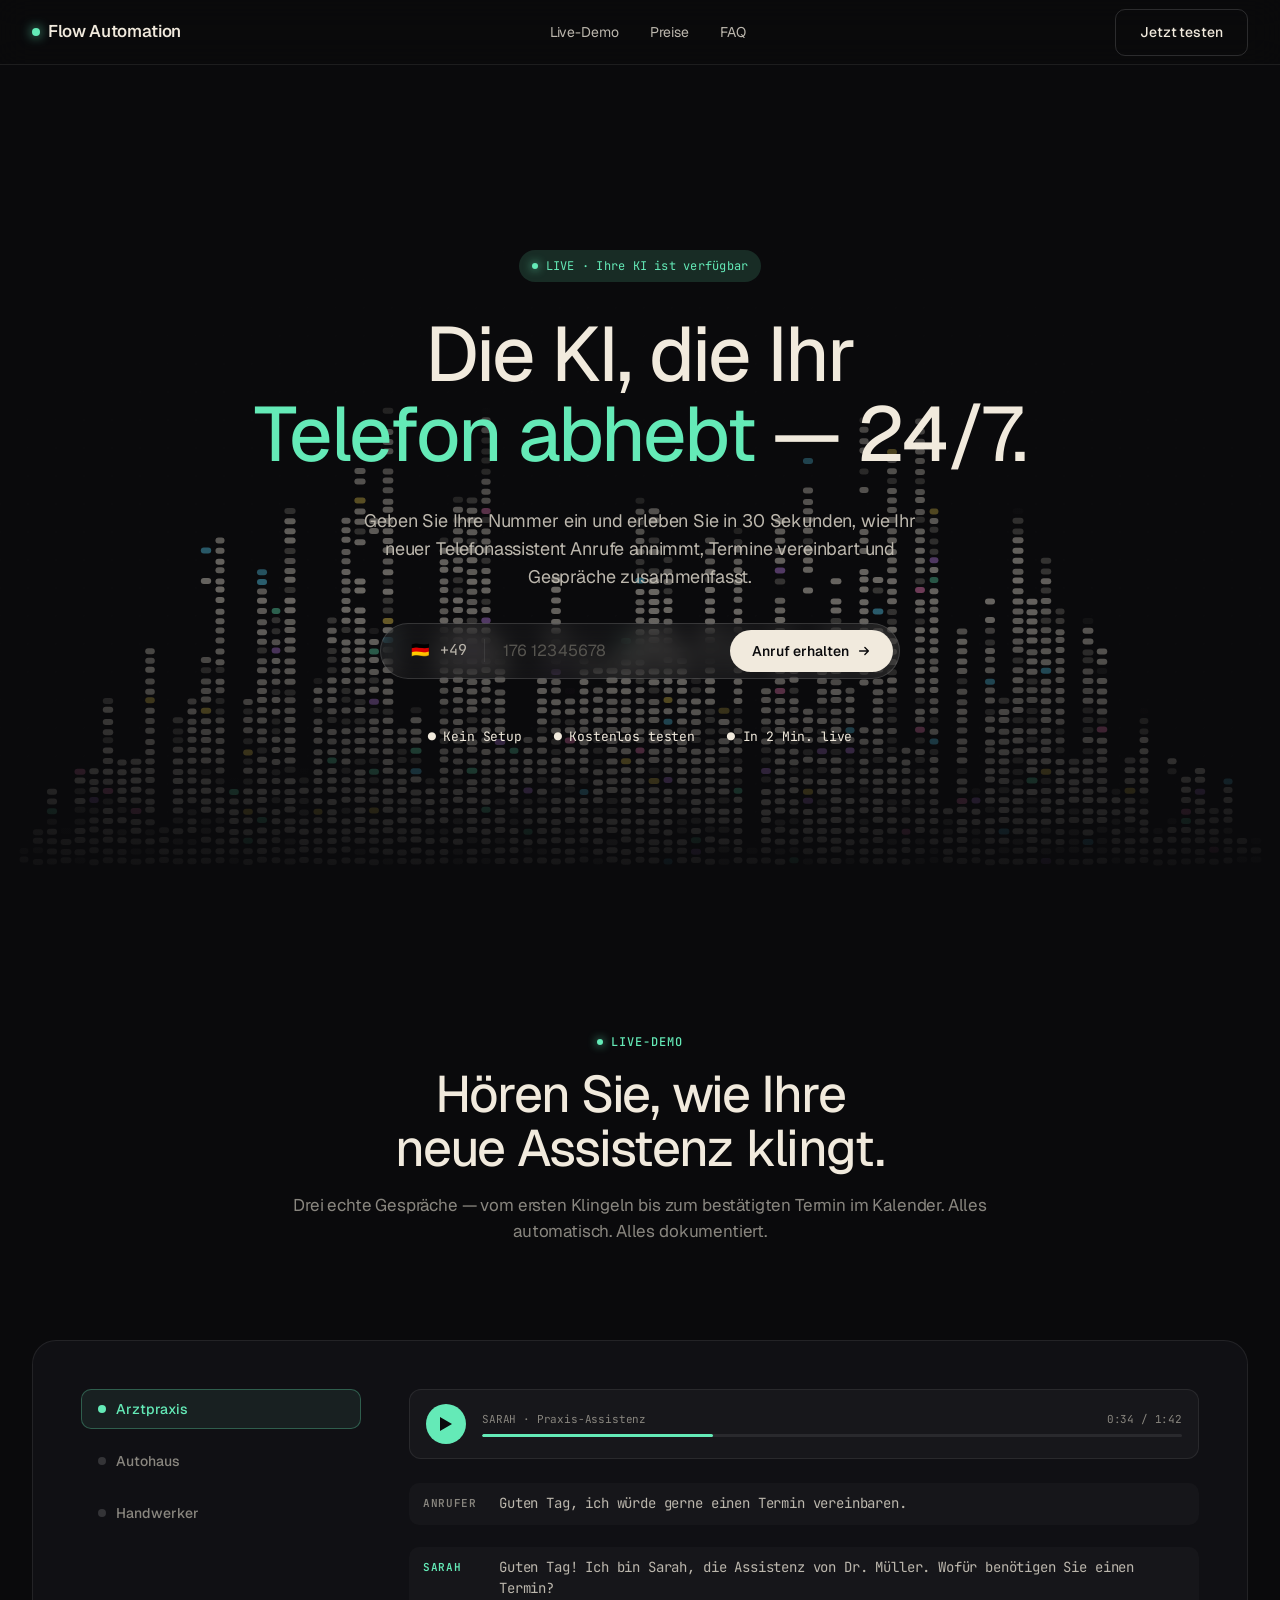
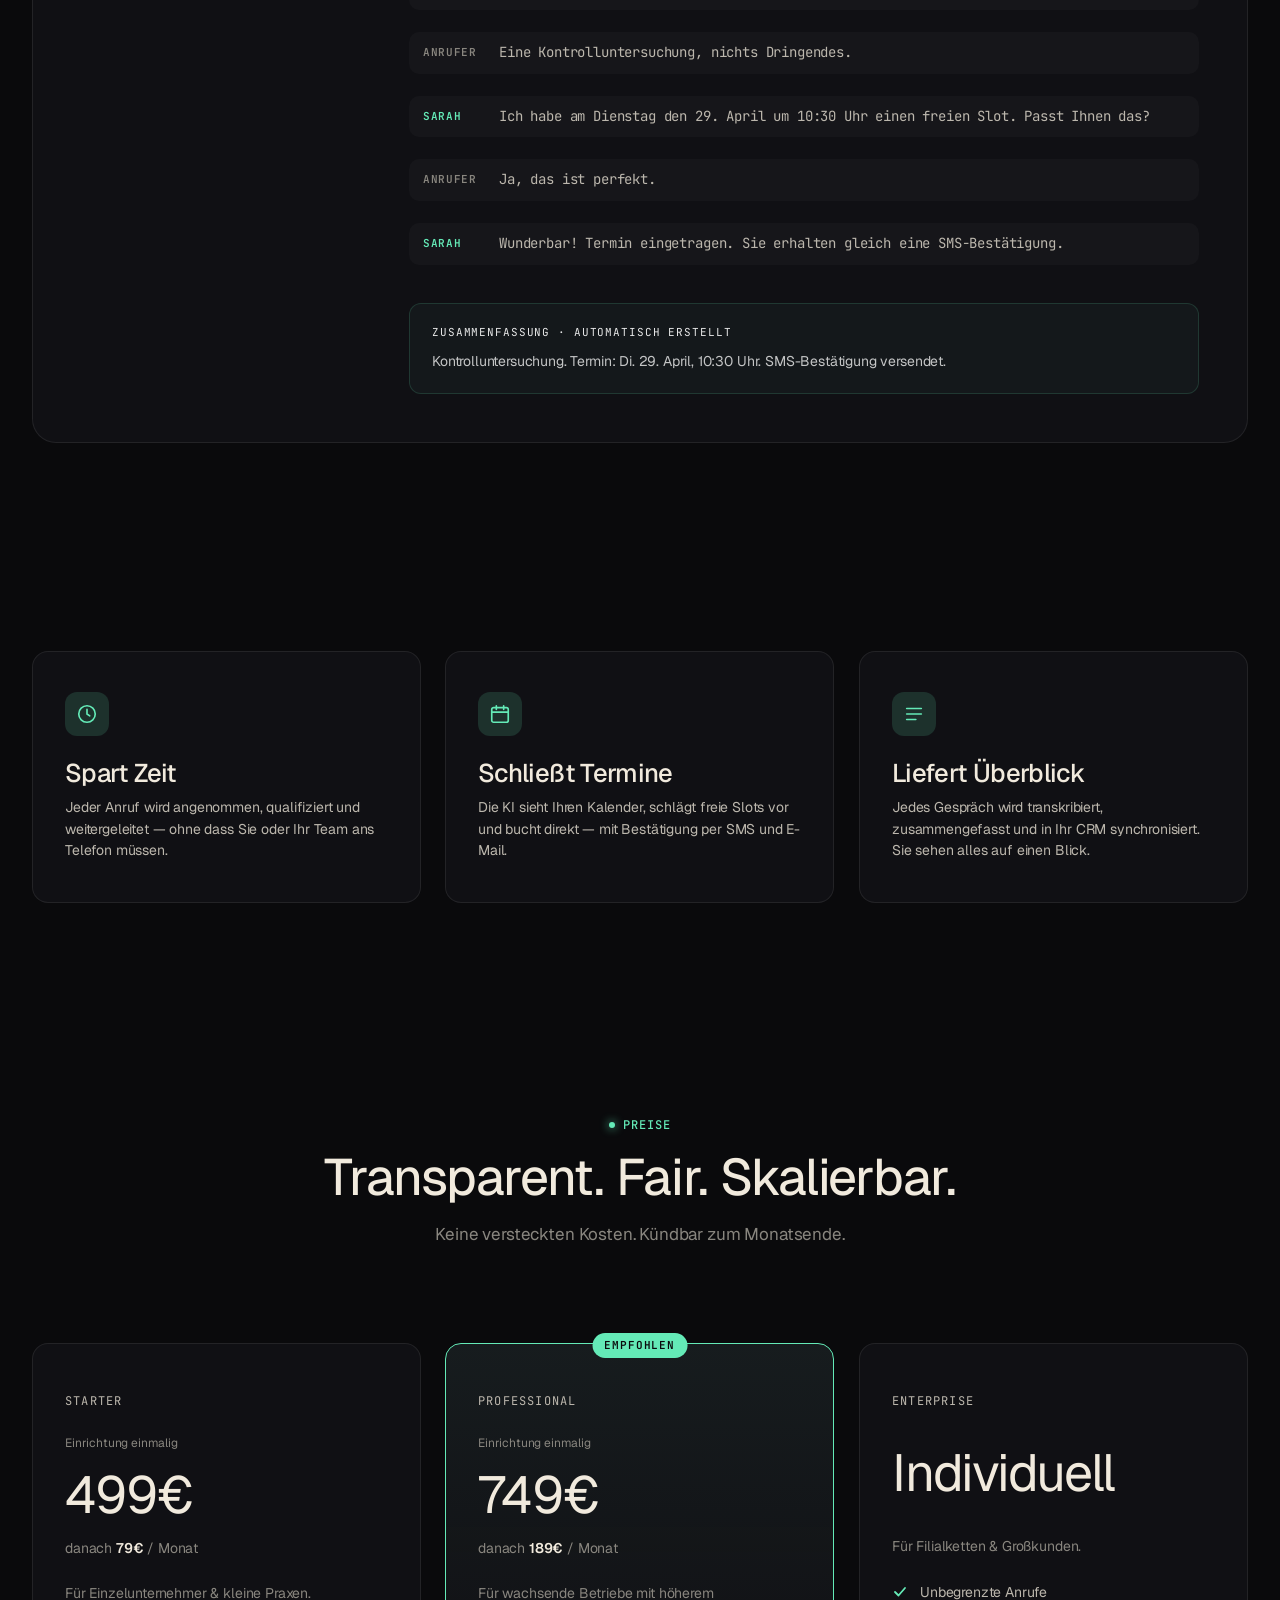
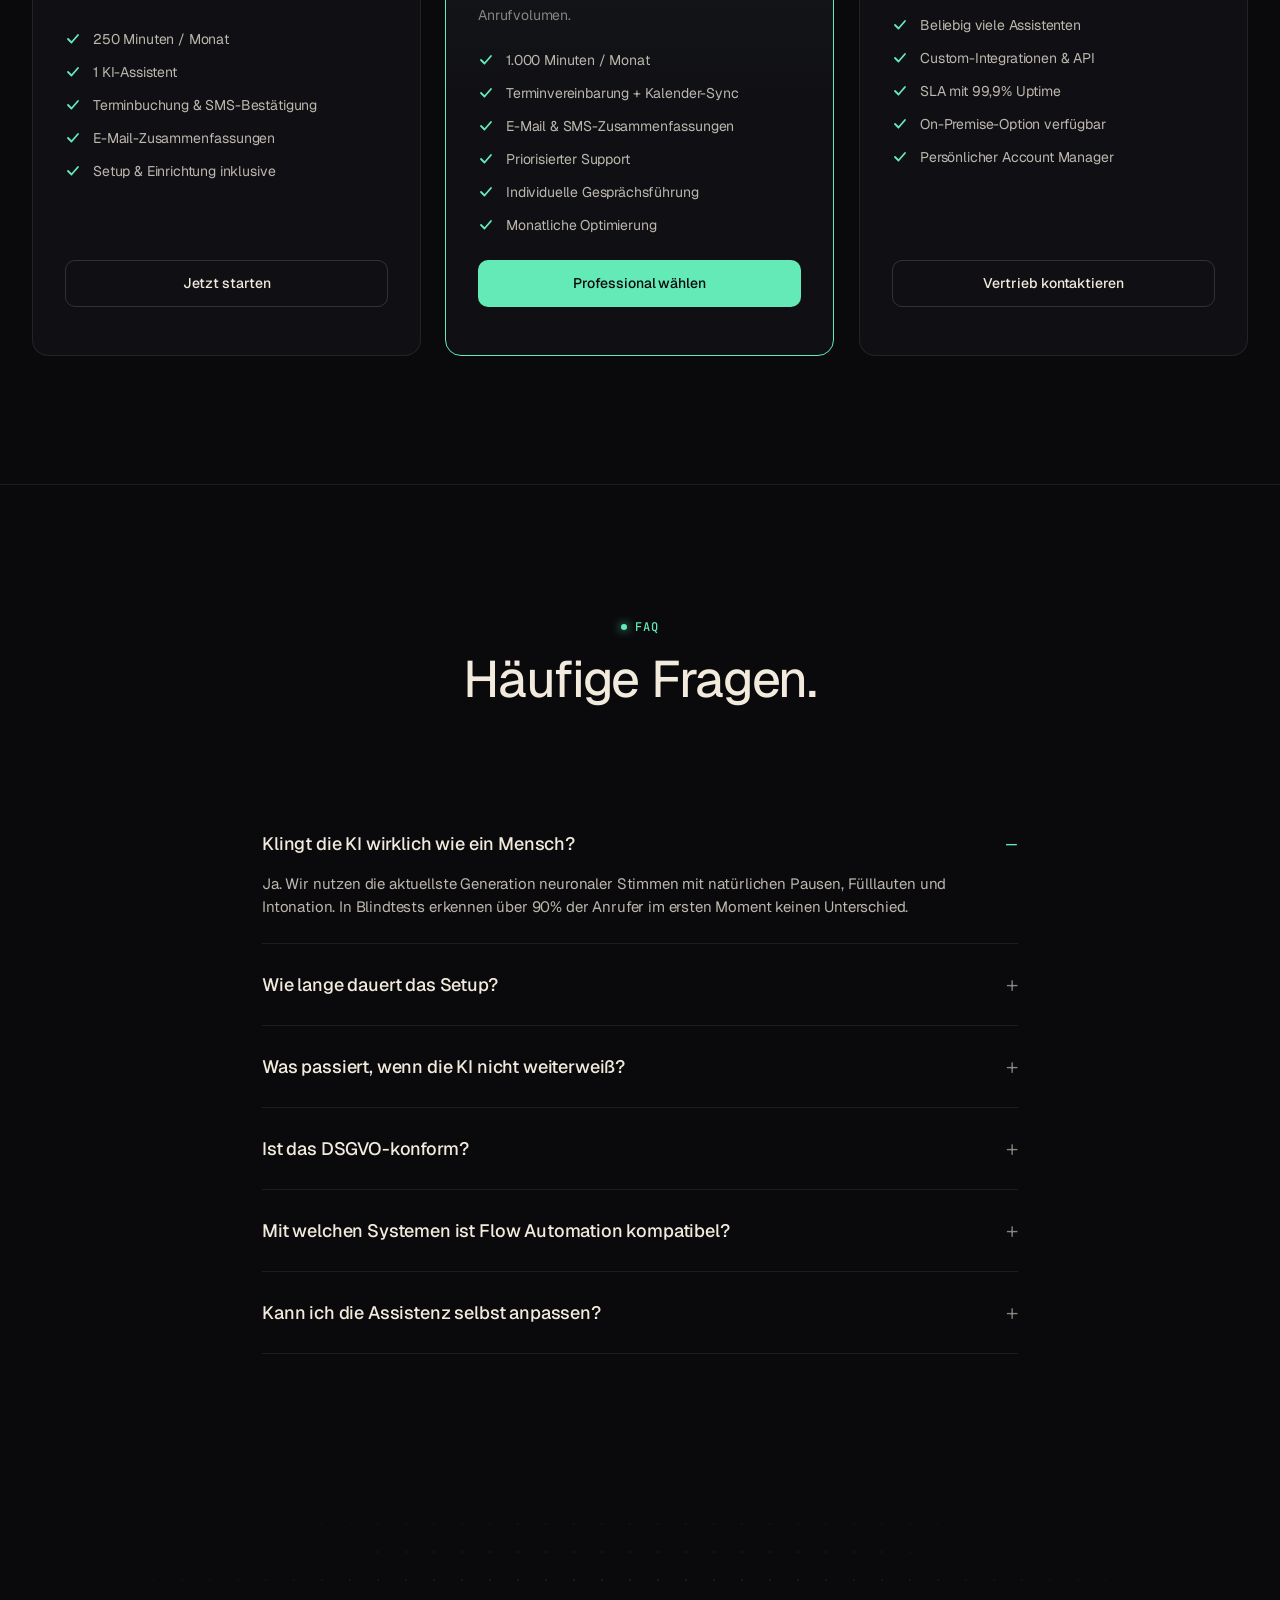
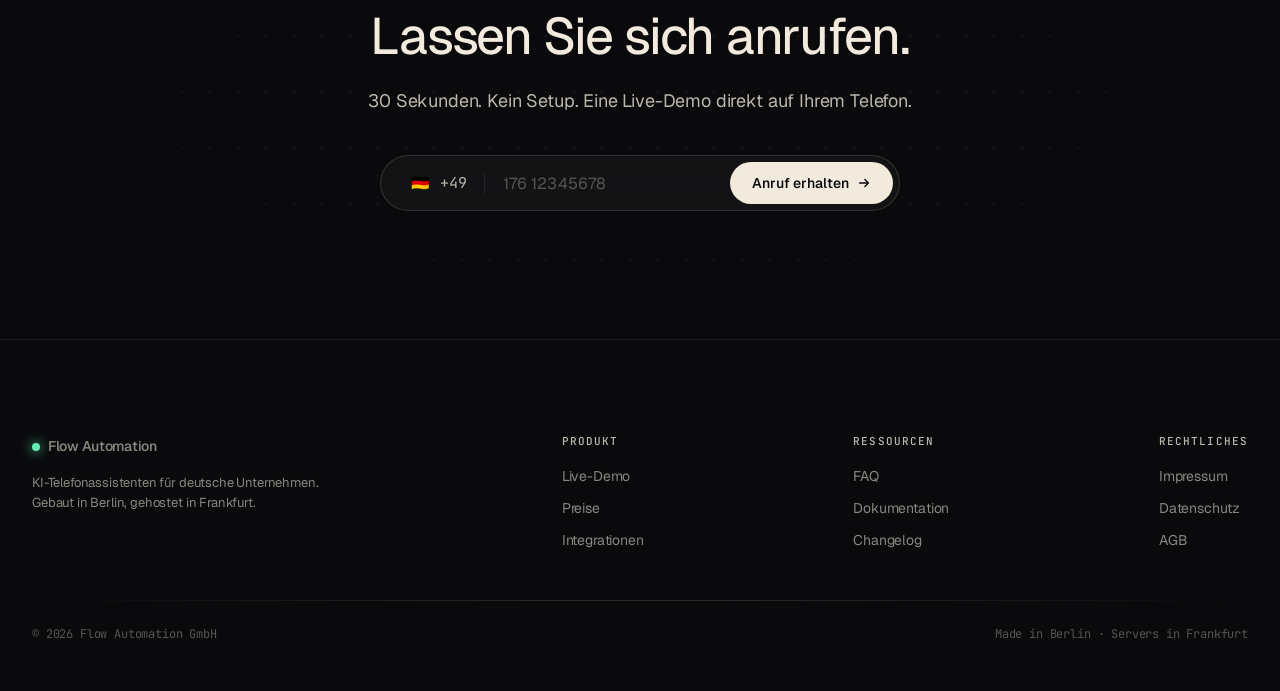
==== index.html @ ab98bb13 "feat: add VAPI outbound call integration - Vercel serverless function api/call.js triggers VAPI outb" ====
<!doctype html>
<html lang="de">
<head>
<meta charset="utf-8" />
<title>Flow Automation — KI-Telefonassistenten, die Termine schließen</title>
<meta name="viewport" content="width=device-width, initial-scale=1" />
<link rel="preconnect" href="https://fonts.googleapis.com">
<link rel="preconnect" href="https://fonts.gstatic.com" crossorigin>
<link rel="stylesheet" href="https://fonts.googleapis.com/css2?family=Geist:wght@300;400;450;500;550;600&family=JetBrains+Mono:wght@400;500;600&display=swap">
<style>
/* ═══════════════════════════════════════════════════════════════════════
   Flow Automation — Design System
   Dark premium SaaS, voice-forward (Vapi × Linear)
   ═══════════════════════════════════════════════════════════════════════ */

:root {
  /* ── Colors ─────────────────────────────────────────────────────── */
  --bg:          #0a0a0c;
  --bg-elev-1:  #101014;
  --bg-elev-2:  #16161c;
  --border:     rgba(255, 255, 255, 0.08);
  --border-strong: rgba(255, 255, 255, 0.14);

  --cream:      oklch(0.94 0.02 85);     /* primary text / accent */
  --cream-dim:  oklch(0.78 0.015 85);
  --muted:      oklch(0.62 0.01 85);
  --subtle:     oklch(0.45 0.008 85);

  --mint:       oklch(0.85 0.14 165);    /* primary accent */
  --mint-soft:  oklch(0.85 0.14 165 / 0.15);
  --cyan:       oklch(0.82 0.12 220);
  --purple:     oklch(0.72 0.16 310);
  --pink:       oklch(0.78 0.17 350);
  --yellow:     oklch(0.88 0.15 95);

  /* ── Type ───────────────────────────────────────────────────────── */
  --font-sans: "Geist", -apple-system, BlinkMacSystemFont, "Segoe UI", system-ui, sans-serif;
  --font-mono: "JetBrains Mono", ui-monospace, "SF Mono", Menlo, monospace;

  /* ── Spacing scale (8pt) ───────────────────────────────────────── */
  --sp-1: 4px;
  --sp-2: 8px;
  --sp-3: 12px;
  --sp-4: 16px;
  --sp-5: 24px;
  --sp-6: 32px;
  --sp-7: 48px;
  --sp-8: 64px;
  --sp-9: 96px;
  --sp-10: 128px;

  --radius-sm: 6px;
  --radius-md: 10px;
  --radius-lg: 16px;
  --radius-xl: 24px;
  --radius-pill: 999px;

  --shadow-glow: 0 0 40px rgba(120, 220, 190, 0.15);
  --shadow-lift: 0 20px 60px rgba(0, 0, 0, 0.4);
}

/* ── Reset ────────────────────────────────────────────────────────── */
*, *::before, *::after { box-sizing: border-box; }

html, body {
  margin: 0;
  padding: 0;
  background: var(--bg);
  color: var(--cream);
  font-family: var(--font-sans);
  font-size: 16px;
  line-height: 1.5;
  -webkit-font-smoothing: antialiased;
  -moz-osx-font-smoothing: grayscale;
  letter-spacing: -0.01em;
}

body {
  overflow-x: hidden;
}

/* ── Typography ───────────────────────────────────────────────────── */
h1, h2, h3, h4 {
  margin: 0;
  font-weight: 500;
  letter-spacing: -0.025em;
  line-height: 1.05;
  color: var(--cream);
}

h1 { font-size: clamp(44px, 6vw, 84px); font-weight: 450; }
h2 { font-size: clamp(32px, 4vw, 56px); font-weight: 450; }
h3 { font-size: clamp(20px, 2vw, 28px); }
h4 { font-size: 18px; }

p { margin: 0; color: var(--cream-dim); line-height: 1.55; }

.eyebrow {
  font-family: var(--font-mono);
  font-size: 12px;
  font-weight: 500;
  letter-spacing: 0.08em;
  text-transform: uppercase;
  color: var(--mint);
  display: inline-flex;
  align-items: center;
  gap: var(--sp-2);
}

.eyebrow::before {
  content: "";
  width: 6px;
  height: 6px;
  border-radius: 50%;
  background: var(--mint);
  box-shadow: 0 0 10px var(--mint);
  animation: pulse 2s ease-in-out infinite;
}

@keyframes pulse {
  0%, 100% { opacity: 1; transform: scale(1); }
  50% { opacity: 0.5; transform: scale(0.8); }
}

.mono { font-family: var(--font-mono); }

/* ── Layout ───────────────────────────────────────────────────────── */
.container {
  width: 100%;
  max-width: 1280px;
  margin: 0 auto;
  padding: 0 var(--sp-6);
}

section {
  position: relative;
}

/* ── Nav ──────────────────────────────────────────────────────────── */
.nav {
  position: fixed;
  top: 0; left: 0; right: 0;
  z-index: 50;
  backdrop-filter: blur(16px);
  -webkit-backdrop-filter: blur(16px);
  background: rgba(10, 10, 12, 0.6);
  border-bottom: 1px solid var(--border);
}

.nav-inner {
  display: flex;
  align-items: center;
  justify-content: space-between;
  height: 64px;
  max-width: 1280px;
  margin: 0 auto;
  padding: 0 var(--sp-6);
}

.nav-brand {
  font-family: var(--font-sans);
  font-weight: 550;
  font-size: 17px;
  letter-spacing: -0.02em;
  color: var(--cream);
  text-decoration: none;
  display: flex;
  align-items: center;
  gap: var(--sp-2);
}

.nav-brand-dot {
  width: 8px;
  height: 8px;
  border-radius: 50%;
  background: var(--mint);
  box-shadow: 0 0 12px var(--mint);
}

.nav-links {
  display: flex;
  gap: var(--sp-6);
  list-style: none;
  margin: 0;
  padding: 0;
}

.nav-links a {
  color: var(--cream-dim);
  text-decoration: none;
  font-size: 14px;
  transition: color 0.15s;
}
.nav-links a:hover { color: var(--cream); }

/* ── Buttons ──────────────────────────────────────────────────────── */
.btn {
  display: inline-flex;
  align-items: center;
  gap: var(--sp-2);
  padding: var(--sp-3) var(--sp-5);
  font-family: var(--font-sans);
  font-size: 14px;
  font-weight: 500;
  letter-spacing: -0.005em;
  border-radius: var(--radius-md);
  border: 1px solid transparent;
  cursor: pointer;
  transition: all 0.15s ease;
  text-decoration: none;
  white-space: nowrap;
}

.btn-primary {
  background: var(--cream);
  color: #0a0a0c;
  border-color: var(--cream);
}
.btn-primary:hover {
  background: #fff;
  transform: translateY(-1px);
}

.btn-ghost {
  background: transparent;
  color: var(--cream);
  border-color: var(--border-strong);
}
.btn-ghost:hover {
  background: rgba(255, 255, 255, 0.04);
  border-color: var(--cream-dim);
}

.btn-mint {
  background: var(--mint);
  color: #0a0a0c;
}
.btn-mint:hover {
  background: oklch(0.9 0.14 165);
  box-shadow: 0 0 30px var(--mint-soft);
  transform: translateY(-1px);
}

/* ── Phone input (hero CTA) ───────────────────────────────────────── */
.phone-cta {
  display: flex;
  align-items: center;
  gap: 2px;
  background: rgba(255, 255, 255, 0.04);
  border: 1px solid var(--border-strong);
  border-radius: var(--radius-pill);
  padding: 6px;
  max-width: 520px;
  width: 100%;
  backdrop-filter: blur(12px);
  transition: border-color 0.2s, box-shadow 0.2s;
}
.phone-cta:focus-within {
  border-color: var(--mint);
  box-shadow: 0 0 0 4px var(--mint-soft);
}

.phone-cta-prefix {
  display: flex;
  align-items: center;
  gap: var(--sp-2);
  padding: 0 var(--sp-4) 0 var(--sp-5);
  color: var(--cream-dim);
  font-size: 15px;
  font-family: var(--font-mono);
  letter-spacing: 0.02em;
  border-right: 1px solid var(--border);
}

.phone-cta-input {
  flex: 1;
  background: transparent;
  border: none;
  outline: none;
  color: var(--cream);
  font-family: var(--font-sans);
  font-size: 16px;
  padding: 0 var(--sp-4);
  letter-spacing: 0.01em;
  min-width: 0;
}
.phone-cta-input::placeholder { color: var(--subtle); }

.phone-cta-submit {
  display: inline-flex;
  align-items: center;
  gap: var(--sp-2);
  padding: 12px 22px;
  background: var(--cream);
  color: #0a0a0c;
  border: none;
  border-radius: var(--radius-pill);
  font-family: var(--font-sans);
  font-size: 14px;
  font-weight: 550;
  cursor: pointer;
  transition: all 0.15s ease;
  white-space: nowrap;
}
.phone-cta-submit:hover {
  background: var(--mint);
  box-shadow: 0 0 24px var(--mint-soft);
}

/* ── Badges / chips ───────────────────────────────────────────────── */
.chip {
  display: inline-flex;
  align-items: center;
  gap: var(--sp-2);
  padding: 6px 12px;
  font-size: 12px;
  font-family: var(--font-mono);
  color: var(--cream-dim);
  background: rgba(255, 255, 255, 0.03);
  border: 1px solid var(--border);
  border-radius: var(--radius-pill);
  letter-spacing: 0.02em;
}

.chip-mint {
  color: var(--mint);
  background: var(--mint-soft);
  border-color: transparent;
}

/* ── Card ─────────────────────────────────────────────────────────── */
.card {
  background: var(--bg-elev-1);
  border: 1px solid var(--border);
  border-radius: var(--radius-lg);
  padding: var(--sp-6);
  transition: border-color 0.2s;
}
.card:hover { border-color: var(--border-strong); }

/* ── Dot grid background ──────────────────────────────────────────── */
.dot-grid-bg {
  position: absolute;
  inset: 0;
  background-image: radial-gradient(circle, rgba(255,255,255,0.06) 1px, transparent 1px);
  background-size: 28px 28px;
  pointer-events: none;
  mask-image: radial-gradient(ellipse at center, black 40%, transparent 80%);
}

/* ── Section header ───────────────────────────────────────────────── */
.section-header {
  text-align: center;
  max-width: 720px;
  margin: 0 auto var(--sp-9);
}
.section-header h2 { margin-top: var(--sp-4); }
.section-header p { margin-top: var(--sp-4); font-size: 17px; color: var(--muted); }

/* ── Divider ──────────────────────────────────────────────────────── */
.divider {
  height: 1px;
  background: linear-gradient(90deg, transparent, var(--border-strong), transparent);
}

/* ── Hero section common ──────────────────────────────────────────── */
.hero {
  position: relative;
  min-height: 100vh;
  display: flex;
  align-items: center;
  justify-content: center;
  padding-top: 96px;
  overflow: hidden;
}

/* ── Hero ambient visualizer (scrolls with hero, not fixed) ─────────── */
.hero-viz {
  position: absolute;
  inset: 0;
  z-index: 0;
  pointer-events: none;
  opacity: 0.55;
  /* Soft radial vignette so it fades behind content */
  -webkit-mask-image: radial-gradient(ellipse 90% 75% at 50% 80%, black 0%, rgba(0,0,0,0.7) 45%, transparent 90%);
          mask-image: radial-gradient(ellipse 90% 75% at 50% 80%, black 0%, rgba(0,0,0,0.7) 45%, transparent 90%);
}

.hero-viz-overlay {
  position: absolute;
  inset: 0;
  z-index: 1;
  pointer-events: none;
  background:
    radial-gradient(ellipse 60% 50% at 50% 40%, rgba(10,10,12,0.55) 0%, transparent 70%),
    linear-gradient(180deg, rgba(10,10,12,0.4) 0%, transparent 15%, transparent 65%, rgba(10,10,12,1) 100%);
}

/* Make sure hero content sits above the viz */
.hero .hero-content { position: relative; z-index: 2; }

.hero-content {
  position: relative;
  z-index: 2;
  width: 100%;
  max-width: 1280px;
  padding: 0 var(--sp-6);
}

/* ── Variant selector (design-comparison header) ──────────────────── */
.variant-bar {
  position: fixed;
  top: 80px;
  left: 50%;
  transform: translateX(-50%);
  z-index: 60;
  display: flex;
  gap: 2px;
  background: var(--bg-elev-1);
  border: 1px solid var(--border);
  border-radius: var(--radius-pill);
  padding: 4px;
  backdrop-filter: blur(16px);
}
.variant-bar button {
  padding: 8px 18px;
  font-family: var(--font-mono);
  font-size: 11px;
  letter-spacing: 0.06em;
  text-transform: uppercase;
  color: var(--muted);
  background: transparent;
  border: none;
  border-radius: var(--radius-pill);
  cursor: pointer;
  transition: all 0.15s;
}
.variant-bar button.active {
  background: var(--cream);
  color: #0a0a0c;
}
.variant-bar button:not(.active):hover { color: var(--cream); }

/* Make sections transparent so the ambient viz shows through */
section { background: transparent; }
.hero { background: transparent; }

/* ── Entrance & scroll animations ───────────────────────────────── */
[data-anim] {
  will-change: opacity, transform;
  transition: opacity 0.7s cubic-bezier(0.16, 1, 0.3, 1),
              transform 0.7s cubic-bezier(0.16, 1, 0.3, 1);
}
[data-anim="left"]  { opacity: 0; transform: translateX(-44px); }
[data-anim="down"]  { opacity: 0; transform: translateY(-44px); }
[data-anim="up"]    { opacity: 0; transform: translateY(44px); }
[data-anim="fade"]  { opacity: 0; transform: translateY(20px); }
[data-anim].anim-in { opacity: 1 !important; transform: none !important; }

.hero-word {
  display: inline-block;
  opacity: 0;
  transform: translateY(-16px);
  transition: opacity 0.45s ease, transform 0.45s cubic-bezier(0.16, 1, 0.3, 1);
}
.hero-word.anim-in { opacity: 1; transform: none; }

/* ── FAQ ──────────────────────────────────────────────────────────── */
.faq-item {
  border-bottom: 1px solid var(--border);
  padding: var(--sp-5) 0;
  cursor: pointer;
}
.faq-item summary {
  display: flex;
  justify-content: space-between;
  align-items: center;
  list-style: none;
  font-size: 18px;
  font-weight: 500;
  color: var(--cream);
}
.faq-item summary::-webkit-details-marker { display: none; }
.faq-item summary::after {
  content: "+";
  font-size: 22px;
  color: var(--muted);
  font-weight: 300;
  transition: transform 0.2s;
}
.faq-item[open] summary::after {
  content: "–";
  color: var(--mint);
}
.faq-item[open] summary { color: var(--cream); }
.faq-item p {
  margin-top: var(--sp-3);
  color: var(--cream-dim);
  max-width: 720px;
  font-size: 15px;
}

/* ── Pricing ──────────────────────────────────────────────────────── */
.pricing-grid {
  display: grid;
  grid-template-columns: repeat(3, 1fr);
  gap: var(--sp-5);
}
@media (max-width: 900px) {
  .pricing-grid { grid-template-columns: 1fr; }
}

.price-card {
  background: var(--bg-elev-1);
  border: 1px solid var(--border);
  border-radius: var(--radius-lg);
  padding: var(--sp-7) var(--sp-6);
  display: flex;
  flex-direction: column;
  gap: var(--sp-5);
  position: relative;
  transition: border-color 0.2s;
}
.price-card:hover { border-color: var(--border-strong); }

.price-card.is-featured {
  border-color: var(--mint);
  background: linear-gradient(180deg, rgba(130,220,190,0.06), transparent 60%), var(--bg-elev-1);
}
.price-card.is-featured::before {
  content: "Empfohlen";
  position: absolute;
  top: -11px;
  left: 50%;
  transform: translateX(-50%);
  background: var(--mint);
  color: #0a0a0c;
  font-family: var(--font-mono);
  font-size: 11px;
  font-weight: 600;
  letter-spacing: 0.08em;
  text-transform: uppercase;
  padding: 4px 12px;
  border-radius: var(--radius-pill);
}

.price-tier-name {
  font-family: var(--font-mono);
  font-size: 12px;
  letter-spacing: 0.1em;
  text-transform: uppercase;
  color: var(--cream-dim);
}
.price-amount {
  display: flex;
  align-items: baseline;
  gap: var(--sp-2);
}
.price-amount .num {
  font-size: 52px;
  font-weight: 400;
  letter-spacing: -0.03em;
  color: var(--cream);
}
.price-amount .unit {
  color: var(--muted);
  font-size: 14px;
}

.price-features {
  list-style: none;
  padding: 0;
  margin: 0;
  display: flex;
  flex-direction: column;
  gap: var(--sp-3);
}
.price-features li {
  display: flex;
  gap: var(--sp-3);
  font-size: 14px;
  color: var(--cream-dim);
  align-items: flex-start;
}
.price-features li::before {
  content: "";
  flex-shrink: 0;
  width: 16px;
  height: 16px;
  margin-top: 2px;
  background: var(--mint);
  mask: url("data:image/svg+xml;utf8,<svg xmlns='http://www.w3.org/2000/svg' viewBox='0 0 16 16'><path d='M3 8l3.5 3.5L13 4' fill='none' stroke='black' stroke-width='1.8' stroke-linecap='round' stroke-linejoin='round'/></svg>") center/contain no-repeat;
  -webkit-mask: url("data:image/svg+xml;utf8,<svg xmlns='http://www.w3.org/2000/svg' viewBox='0 0 16 16'><path d='M3 8l3.5 3.5L13 4' fill='none' stroke='black' stroke-width='1.8' stroke-linecap='round' stroke-linejoin='round'/></svg>") center/contain no-repeat;
}

/* ── Demo call card ───────────────────────────────────────────────── */
.demo-shell {
  background: var(--bg-elev-1);
  border: 1px solid var(--border);
  border-radius: var(--radius-xl);
  padding: var(--sp-7);
  position: relative;
  overflow: hidden;
}

.demo-transcript {
  display: flex;
  flex-direction: column;
  gap: var(--sp-3);
  font-family: var(--font-mono);
  font-size: 13px;
}
.demo-line {
  display: flex;
  gap: var(--sp-4);
  padding: 10px 14px;
  border-radius: var(--radius-md);
  background: rgba(255, 255, 255, 0.025);
}
.demo-line .speaker {
  flex-shrink: 0;
  width: 56px;
  color: var(--muted);
  letter-spacing: 0.06em;
  text-transform: uppercase;
  font-size: 11px;
  padding-top: 2px;
}
.demo-line .text { color: var(--cream-dim); line-height: 1.55; }
.demo-line.is-ai .speaker { color: var(--mint); }

/* ── Footer ───────────────────────────────────────────────────────── */
.footer {
  border-top: 1px solid var(--border);
  padding: var(--sp-9) 0 var(--sp-7);
  color: var(--muted);
}
.footer-inner {
  display: flex;
  justify-content: space-between;
  align-items: flex-start;
  gap: var(--sp-7);
  flex-wrap: wrap;
}
.footer h4 {
  font-family: var(--font-mono);
  font-size: 11px;
  letter-spacing: 0.1em;
  text-transform: uppercase;
  color: var(--cream-dim);
  margin-bottom: var(--sp-4);
  font-weight: 500;
}
.footer ul { list-style: none; padding: 0; margin: 0; display: flex; flex-direction: column; gap: var(--sp-2); }
.footer a { color: var(--muted); text-decoration: none; font-size: 14px; transition: color 0.15s; }
.footer a:hover { color: var(--cream); }

</style>
</head>
<body>

<!-- ═══ Navigation ═══ -->
<nav class="nav">
  <div class="nav-inner">
    <a href="#" class="nav-brand">
      <span class="nav-brand-dot"></span>
      Flow Automation
    </a>
    <ul class="nav-links">
      <li><a href="#demo">Live-Demo</a></li>
      <li><a href="#pricing">Preise</a></li>
      <li><a href="#faq">FAQ</a></li>
    </ul>
    <a href="#hero" class="btn btn-ghost">Jetzt testen</a>
  </div>
</nav>

<!-- ═══ HERO — Ambient viz lives inside hero, scrolls away ═══ -->
<section class="hero" id="hero">
  <div class="hero-viz" id="heroViz"></div>
  <div class="hero-viz-overlay"></div>
  <div class="hero-content" style="text-align:center; display:flex; flex-direction:column; align-items:center; gap:32px;">
    <span class="chip chip-mint">
      <span style="width:6px; height:6px; border-radius:50%; background:currentColor; box-shadow:0 0 10px currentColor;"></span>
      LIVE · Ihre KI ist verfügbar
    </span>
    <h1 style="max-width:900px; text-wrap:balance;">
      Die KI, die Ihr<br>
      <span style="color:var(--mint);">Telefon abhebt</span> — 24/7.
    </h1>
    <p style="max-width:580px; font-size:18px; color:var(--cream-dim); text-wrap:pretty;">
      Geben Sie Ihre Nummer ein und erleben Sie in 30 Sekunden, wie Ihr neuer Telefonassistent Anrufe annimmt, Termine vereinbart und Gespräche zusammenfasst.
    </p>
    <form class="phone-cta" onsubmit="handleCallRequest(event, this);">
      <div class="phone-cta-prefix">
        🇩🇪 +49
      </div>
      <input class="phone-cta-input" type="tel" placeholder="176 12345678" autocomplete="tel">
      <button type="submit" class="phone-cta-submit">
        Anruf erhalten
        <svg width="14" height="14" viewBox="0 0 16 16" fill="none"><path d="M3 8h10m-4-4l4 4-4 4" stroke="currentColor" stroke-width="1.6" stroke-linecap="round" stroke-linejoin="round"/></svg>
      </button>
    </form>
    <div class="call-feedback" style="display:none; margin-top:12px; font-family:var(--font-mono); font-size:13px;"></div>
    <div style="display:flex; gap:32px; margin-top:16px; color:var(--cream); font-size:13px; font-family:var(--font-mono);">
      <span>● Kein Setup</span>
      <span>● Kostenlos testen</span>
      <span>● In 2 Min. live</span>
    </div>
  </div>
</section>

<!-- ═══ Live-Demo Section ═══ -->
<section id="demo" style="padding: 128px 0;">
  <div class="container">
    <div class="section-header" data-anim="left">
      <span class="eyebrow">Live-Demo</span>
      <h2>Hören Sie, wie Ihre<br>neue Assistenz klingt.</h2>
      <p>Drei echte Gespräche — vom ersten Klingeln bis zum bestätigten Termin im Kalender. Alles automatisch. Alles dokumentiert.</p>
    </div>

    <div class="demo-shell" data-anim="left" data-anim-delay="200">
      <div style="display:grid; grid-template-columns: 280px 1fr; gap:48px; align-items:start;">
        <div id="demoTabs" style="display:flex; flex-direction:column; gap:12px;">
          <!-- Tabs injected by JS -->
        </div>

        <div>
          <!-- Player mini -->
          <div style="display:flex; align-items:center; gap:16px; padding: 14px 16px; background: rgba(255,255,255,0.03); border:1px solid var(--border); border-radius: 12px; margin-bottom: 24px;">
            <button style="width:40px; height:40px; border-radius:50%; border:none; background:var(--mint); cursor:pointer; display:flex; align-items:center; justify-content:center; flex-shrink:0;">
              <svg width="12" height="14" viewBox="0 0 12 14" fill="#0a0a0c"><path d="M0 0v14l12-7z"/></svg>
            </button>
            <div style="flex:1; display:flex; flex-direction:column; gap:6px;">
              <div style="display:flex; justify-content:space-between; font-family:var(--font-mono); font-size:11px; color:var(--muted);">
                <span id="demoSpeaker">SARAH · Ihre Praxis-Assistenz</span>
                <span id="demoPlayerTime">00:34 / 01:42</span>
              </div>
              <div style="height:3px; background:rgba(255,255,255,0.08); border-radius:999px; overflow:hidden;">
                <div id="demoProgress" style="height:100%; width:33%; background:var(--mint); border-radius:999px; transition: width 0.4s ease;"></div>
              </div>
            </div>
          </div>

          <!-- Transcript -->
          <div class="demo-transcript" id="demoTranscript">
            <!-- Lines injected by JS -->
          </div>

          <!-- Summary card -->
          <div style="margin-top: 28px; padding: 20px 22px; background: rgba(130,220,190,0.04); border:1px solid var(--mint-soft); border-radius: 12px;">
            <div style="font-family:var(--font-mono); font-size:11px; letter-spacing:0.08em; color:rgba(255,255,255,0.9); text-transform:uppercase; margin-bottom: 10px;">Zusammenfassung · automatisch erstellt</div>
            <div id="demoSummary" style="color:rgba(255,255,255,0.75); font-size:14px; line-height:1.6;"></div>
          </div>
        </div>
      </div>
    </div>
  </div>
</section>

<!-- ═══ Features row (kurz, 3 USPs) ═══ -->
<section style="padding: 80px 0;">
  <div class="container">
    <div style="display:grid; grid-template-columns: repeat(3, 1fr); gap:24px;">
      <div class="card" style="padding:40px 32px;" data-anim="down" data-anim-delay="0">
        <div style="width:44px; height:44px; border-radius:12px; background: var(--mint-soft); display:flex; align-items:center; justify-content:center; margin-bottom:24px;">
          <svg width="22" height="22" viewBox="0 0 24 24" fill="none" stroke="oklch(0.85 0.14 165)" stroke-width="1.8" stroke-linecap="round"><circle cx="12" cy="12" r="9"/><path d="M12 7v5l3 2"/></svg>
        </div>
        <h3 style="margin-bottom:10px;">Spart Zeit</h3>
        <p style="font-size:14px;">Jeder Anruf wird angenommen, qualifiziert und weitergeleitet — ohne dass Sie oder Ihr Team ans Telefon müssen.</p>
      </div>
      <div class="card" style="padding:40px 32px;" data-anim="up" data-anim-delay="150">
        <div style="width:44px; height:44px; border-radius:12px; background: var(--mint-soft); display:flex; align-items:center; justify-content:center; margin-bottom:24px;">
          <svg width="22" height="22" viewBox="0 0 24 24" fill="none" stroke="oklch(0.85 0.14 165)" stroke-width="1.8" stroke-linecap="round"><rect x="3" y="5" width="18" height="16" rx="2"/><path d="M3 10h18M8 3v4M16 3v4"/></svg>
        </div>
        <h3 style="margin-bottom:10px;">Schließt Termine</h3>
        <p style="font-size:14px;">Die KI sieht Ihren Kalender, schlägt freie Slots vor und bucht direkt — mit Bestätigung per SMS und E-Mail.</p>
      </div>
      <div class="card" style="padding:40px 32px;" data-anim="down" data-anim-delay="300">
        <div style="width:44px; height:44px; border-radius:12px; background: var(--mint-soft); display:flex; align-items:center; justify-content:center; margin-bottom:24px;">
          <svg width="22" height="22" viewBox="0 0 24 24" fill="none" stroke="oklch(0.85 0.14 165)" stroke-width="1.8" stroke-linecap="round"><path d="M4 6h16M4 12h16M4 18h10"/></svg>
        </div>
        <h3 style="margin-bottom:10px;">Liefert Überblick</h3>
        <p style="font-size:14px;">Jedes Gespräch wird transkribiert, zusammengefasst und in Ihr CRM synchronisiert. Sie sehen alles auf einen Blick.</p>
      </div>
    </div>
  </div>
</section>

<!-- ═══ Pricing ═══ -->
<section id="pricing" style="padding: 128px 0;">
  <div class="container">
    <div class="section-header">
      <span class="eyebrow">Preise</span>
      <h2 data-anim="fade">Transparent. Fair. Skalierbar.</h2>
      <p data-anim="fade" data-anim-delay="100">Keine versteckten Kosten. Kündbar zum Monatsende.</p>
    </div>

    <div class="pricing-grid">
      <div class="price-card" data-anim="fade" data-anim-delay="0">
        <div class="price-tier-name">Starter</div>
        <div style="display:flex; flex-direction:column; gap:4px;">
          <span style="font-size:12px; color:var(--muted);">Einrichtung einmalig</span>
          <div class="price-amount">
            <span class="num">499€</span>
          </div>
          <div style="font-size:14px; color:var(--muted);">danach <span style="color:var(--cream); font-weight:600;">79€</span> / Monat</div>
        </div>
        <p style="font-size:14px; color:var(--muted);">Für Einzelunternehmer & kleine Praxen.</p>
        <ul class="price-features">
          <li>250 Minuten / Monat</li>
          <li>1 KI-Assistent</li>
          <li>Terminbuchung & SMS-Bestätigung</li>
          <li>E-Mail-Zusammenfassungen</li>
          <li>Setup & Einrichtung inklusive</li>
        </ul>
        <a href="#hero" class="btn btn-ghost" style="justify-content:center; margin-top:auto;">Jetzt starten</a>
      </div>

      <div class="price-card is-featured" data-anim="fade" data-anim-delay="150">
        <div class="price-tier-name">Professional</div>
        <div style="display:flex; flex-direction:column; gap:4px;">
          <span style="font-size:12px; color:var(--muted);">Einrichtung einmalig</span>
          <div class="price-amount">
            <span class="num">749€</span>
          </div>
          <div style="font-size:14px; color:var(--muted);">danach <span style="color:var(--cream); font-weight:600;">189€</span> / Monat</div>
        </div>
        <p style="font-size:14px; color:var(--muted);">Für wachsende Betriebe mit höherem Anrufvolumen.</p>
        <ul class="price-features">
          <li>1.000 Minuten / Monat</li>
          <li>Terminvereinbarung + Kalender-Sync</li>
          <li>E-Mail & SMS-Zusammenfassungen</li>
          <li>Priorisierter Support</li>
          <li>Individuelle Gesprächsführung</li>
          <li>Monatliche Optimierung</li>
        </ul>
        <a href="#hero" class="btn btn-mint" style="justify-content:center; margin-top:auto;">Professional wählen</a>
      </div>

      <div class="price-card" data-anim="fade" data-anim-delay="300">
        <div class="price-tier-name">Enterprise</div>
        <div class="price-amount">
          <span class="num">Individuell</span>
        </div>
        <p style="font-size:14px; color:var(--muted);">Für Filialketten & Großkunden.</p>
        <ul class="price-features">
          <li>Unbegrenzte Anrufe</li>
          <li>Beliebig viele Assistenten</li>
          <li>Custom-Integrationen & API</li>
          <li>SLA mit 99,9% Uptime</li>
          <li>On-Premise-Option verfügbar</li>
          <li>Persönlicher Account Manager</li>
        </ul>
        <a href="#hero" class="btn btn-ghost" style="justify-content:center; margin-top:auto;">Vertrieb kontaktieren</a>
      </div>
    </div>
  </div>
</section>

<!-- ═══ FAQ ═══ -->
<section id="faq" style="padding: 128px 0; border-top: 1px solid var(--border);">
  <div class="container" style="max-width: 820px;">
    <div class="section-header">
      <span class="eyebrow">FAQ</span>
      <h2 data-anim="fade">Häufige Fragen.</h2>
    </div>

    <div>
      <details class="faq-item" open>
        <summary>Klingt die KI wirklich wie ein Mensch?</summary>
        <p>Ja. Wir nutzen die aktuellste Generation neuronaler Stimmen mit natürlichen Pausen, Fülllauten und Intonation. In Blindtests erkennen über 90% der Anrufer im ersten Moment keinen Unterschied.</p>
      </details>
      <details class="faq-item">
        <summary>Wie lange dauert das Setup?</summary>
        <p>Typischerweise 48–72 Stunden. Wir analysieren Ihre bisherigen Gespräche, bauen das Skript, integrieren Kalender und CRM — und dann geht Ihre Assistenz live.</p>
      </details>
      <details class="faq-item">
        <summary>Was passiert, wenn die KI nicht weiterweiß?</summary>
        <p>Sie leitet das Gespräch warm an einen Mitarbeiter weiter oder nimmt eine Rückrufbitte auf — je nach Konfiguration. Kein Anruf geht verloren.</p>
      </details>
      <details class="faq-item">
        <summary>Ist das DSGVO-konform?</summary>
        <p>Ja. Alle Daten werden auf Servern in Deutschland verarbeitet, nach 30 Tagen gelöscht, und wir unterzeichnen einen AV-Vertrag. Gespräche können auf Wunsch des Anrufers nicht gespeichert werden.</p>
      </details>
      <details class="faq-item">
        <summary>Mit welchen Systemen ist Flow Automation kompatibel?</summary>
        <p>Google Calendar, Outlook, Calendly, HubSpot, Pipedrive, Zoho, Salesforce, Doctolib, Microsoft Teams, Slack. Via API lässt sich jedes System anbinden.</p>
      </details>
      <details class="faq-item">
        <summary>Kann ich die Assistenz selbst anpassen?</summary>
        <p>Über unser Dashboard passen Sie Begrüßung, Ton, FAQ-Antworten und Weiterleitungs-Regeln jederzeit selbst an. Für größere Änderungen sind wir telefonisch erreichbar.</p>
      </details>
    </div>
  </div>
</section>

<!-- ═══ Final CTA ═══ -->
<section style="padding: 128px 0; text-align:center; position:relative; overflow:hidden;">
  <div class="dot-grid-bg"></div>
  <div class="container" style="position:relative; max-width: 720px;">
    <h2 style="margin-bottom: 24px;" data-anim="fade">Lassen Sie sich anrufen.</h2>
    <p style="font-size:18px; margin-bottom: 40px;" data-anim="fade" data-anim-delay="100">30 Sekunden. Kein Setup. Eine Live-Demo direkt auf Ihrem Telefon.</p>
    <form class="phone-cta" onsubmit="handleCallRequest(event, this);" style="margin: 0 auto;">
      <div class="phone-cta-prefix">🇩🇪 +49</div>
      <input class="phone-cta-input" type="tel" placeholder="176 12345678" autocomplete="tel">
      <button type="submit" class="phone-cta-submit">
        Anruf erhalten
        <svg width="14" height="14" viewBox="0 0 16 16" fill="none"><path d="M3 8h10m-4-4l4 4-4 4" stroke="currentColor" stroke-width="1.6" stroke-linecap="round" stroke-linejoin="round"/></svg>
      </button>
    </form>
    <div class="call-feedback" style="display:none; margin-top:12px; font-family:var(--font-mono); font-size:13px;"></div>
  </div>
</section>

<!-- ═══ Footer ═══ -->
<footer class="footer">
  <div class="container">
    <div class="footer-inner">
      <div style="max-width: 320px;">
        <a href="#" class="nav-brand" style="margin-bottom: 16px;">
          <span class="nav-brand-dot"></span>
          Flow Automation
        </a>
        <p style="font-size:13px; color:var(--muted); margin-top:16px;">KI-Telefonassistenten für deutsche Unternehmen. Gebaut in Berlin, gehostet in Frankfurt.</p>
      </div>
      <div>
        <h4>Produkt</h4>
        <ul>
          <li><a href="#demo">Live-Demo</a></li>
          <li><a href="#pricing">Preise</a></li>
          <li><a href="#">Integrationen</a></li>
        </ul>
      </div>
      <div>
        <h4>Ressourcen</h4>
        <ul>
          <li><a href="#faq">FAQ</a></li>
          <li><a href="#">Dokumentation</a></li>
          <li><a href="#">Changelog</a></li>
        </ul>
      </div>
      <div>
        <h4>Rechtliches</h4>
        <ul>
          <li><a href="#">Impressum</a></li>
          <li><a href="#">Datenschutz</a></li>
          <li><a href="#">AGB</a></li>
        </ul>
      </div>
    </div>
    <div class="divider" style="margin: 48px 0 24px;"></div>
    <div style="display:flex; justify-content:space-between; font-size:12px; color:var(--subtle); font-family:var(--font-mono);">
      <span>© 2026 Flow Automation GmbH</span>
      <span>Made in Berlin · Servers in Frankfurt</span>
    </div>
  </div>
</footer>

<script>
/* ═══════════════════════════════════════════════════════════════════════
   Voice Visualizer — Embed version
   Mountable to any container. Call mountVisualizer(selector, opts).
   opts: { loop, valleyWidth, valleyDepth, density, opacity, compact }
   ═══════════════════════════════════════════════════════════════════════ */
(function () {
  'use strict';

  const SVGNS = "http://www.w3.org/2000/svg";
  const TAU = Math.PI * 2;

  const CREAM = "oklch(0.94 0.02 85)";
  const DIM   = "oklch(0.55 0.01 85)";
  const ACCENTS = [
    "oklch(0.85 0.14 165)",
    "oklch(0.82 0.12 220)",
    "oklch(0.72 0.16 310)",
    "oklch(0.78 0.17 350)",
    "oklch(0.88 0.15 95)",
  ];

  function mulberry32(seed) {
    return function () {
      let t = (seed += 0x6D2B79F5);
      t = Math.imul(t ^ (t >>> 15), t | 1);
      t ^= t + Math.imul(t ^ (t >>> 7), t | 61);
      return ((t ^ (t >>> 14)) >>> 0) / 4294967296;
    };
  }

  window.mountVisualizer = function (container, opts) {
    opts = opts || {};
    const LOOP = opts.loop || 8;
    const VALLEY_WIDTH = opts.valleyWidth != null ? opts.valleyWidth : 0.32;
    const VALLEY_DEPTH = opts.valleyDepth != null ? opts.valleyDepth : 0.35;
    const COL_SPACING = opts.colSpacing || 14;
    const OPACITY = opts.opacity != null ? opts.opacity : 1;
    const SEED = opts.seed || 7;

    const el = typeof container === 'string' ? document.querySelector(container) : container;
    if (!el) return;

    const W = el.clientWidth;
    const H = el.clientHeight;
    if (W <= 0 || H <= 0) return;

    // Clear
    el.innerHTML = '';
    // Only set position if not already set via CSS
    const computedPos = getComputedStyle(el).position;
    if (computedPos === 'static') el.style.position = 'relative';
    el.style.overflow = 'hidden';

    // Dot grid
    const dots = document.createElementNS(SVGNS, "svg");
    dots.setAttribute("width", W);
    dots.setAttribute("height", H);
    dots.style.cssText = "position:absolute;inset:0;display:block;pointer-events:none;opacity:0.6;";
    const spacing = 28;
    const dotCols = Math.ceil(W / spacing) + 1;
    const dotRows = Math.ceil(H / spacing) + 1;
    const dotFrag = document.createDocumentFragment();
    for (let r = 0; r < dotRows; r++) {
      for (let c = 0; c < dotCols; c++) {
        const d = document.createElementNS(SVGNS, "circle");
        d.setAttribute("cx", c * spacing);
        d.setAttribute("cy", r * spacing);
        d.setAttribute("r", 0.9);
        d.setAttribute("fill", "#ffffff");
        d.setAttribute("opacity", 0.05);
        dotFrag.appendChild(d);
      }
    }
    dots.appendChild(dotFrag);
    el.appendChild(dots);

    // Viz svg
    const viz = document.createElementNS(SVGNS, "svg");
    viz.setAttribute("width", W);
    viz.setAttribute("height", H);
    viz.style.cssText = "position:absolute;inset:0;display:block;pointer-events:none;opacity:" + OPACITY + ";";
    el.appendChild(viz);

    // Build columns
    const PILL_W_BASE = 10;
    const PILL_ROW_H = 10;
    const PILL_H = 6;
    const VIZ_BOTTOM = H * 0.96;
    const VIZ_TOP_ABS = H * 0.36;
    const MAX_VIZ_H = VIZ_BOTTOM - VIZ_TOP_ABS;
    const MAX_PILLS = Math.floor(MAX_VIZ_H / PILL_ROW_H);

    const rand = mulberry32(SEED);
    const numCols = Math.floor(W / COL_SPACING) - 2;
    const startX = (W - (numCols - 1) * COL_SPACING) / 2;

    const cols = [];
    const valleyCenter = W / 2;
    const valleyWidthPx = W * VALLEY_WIDTH;

    for (let i = 0; i < numCols; i++) {
      const x = startX + i * COL_SPACING;
      const edgeDist = Math.min(x, W - x) / (W * 0.5);
      const edgeFalloff = Math.min(1, Math.pow(edgeDist, 0.9) * 1.8);

      const distNorm = Math.abs(x - valleyCenter) / (valleyWidthPx / 2);
      let valleyMult;
      if (distNorm >= 1) valleyMult = 1;
      else {
        const dip = 0.5 + 0.5 * Math.cos(distNorm * Math.PI);
        valleyMult = 1 - dip * VALLEY_DEPTH;
      }

      const heightMult = edgeFalloff * valleyMult * (0.55 + rand() * 0.45);
      const colMaxPills = Math.max(1, Math.floor(MAX_PILLS * heightMult));
      const pillW = PILL_W_BASE + (rand() - 0.5) * 2.5;

      const c1 = 1 + Math.floor(rand() * 2);
      const c2 = 2 + Math.floor(rand() * 3);
      const c3 = 4 + Math.floor(rand() * 4);
      const p1 = rand() * TAU;
      const p2 = rand() * TAU;
      const p3 = rand() * TAU;
      const a1 = 0.38 + rand() * 0.22;
      const a2 = 0.18 + rand() * 0.14;
      const a3 = 0.09 + rand() * 0.09;
      const colPhase = rand() * TAU;
      const baseLevel = 0.38 + rand() * 0.28;

      const floorRoll = rand();
      let minLevel;
      if (floorRoll < 0.15) minLevel = rand() * 0.15;
      else if (floorRoll < 0.65) minLevel = 0.30 + rand() * 0.25;
      else minLevel = 0.50 + rand() * 0.22;

      const accentPill = rand() < 0.22 ? ACCENTS[Math.floor(rand() * ACCENTS.length)] : null;

      const slots = [];
      for (let p = 0; p < colMaxPills; p++) {
        let color;
        const r = rand();
        if (p === colMaxPills - 1 && accentPill) color = accentPill;
        else if (r < 0.05) color = ACCENTS[Math.floor(rand() * ACCENTS.length)];
        else if (r < 0.22) color = DIM;
        else color = CREAM;

        slots.push({
          baseY: VIZ_BOTTOM - p * PILL_ROW_H - PILL_H / 2,
          color,
          breathCycles: 1 + Math.floor(rand() * 2),
          breathPhase: rand() * TAU,
          breathAmp: 0.5 + rand() * 1.1,
          shimmerCycles: 1 + Math.floor(rand() * 3),
          shimmerPhase: rand() * TAU,
          shimmerAmp: 0.08 + rand() * 0.12,
        });
      }

      cols.push({ x, pillW, colMaxPills, c1, c2, c3, p1, p2, p3, a1, a2, a3, colPhase, baseLevel, minLevel, slots });
    }

    // Build rects
    const rects = [];
    const meta = [];
    const frag = document.createDocumentFragment();
    for (let c = 0; c < cols.length; c++) {
      const col = cols[c];
      for (let p = 0; p < col.slots.length; p++) {
        const slot = col.slots[p];
        const rect = document.createElementNS(SVGNS, "rect");
        rect.setAttribute("x", col.x - col.pillW / 2);
        rect.setAttribute("width", col.pillW);
        rect.setAttribute("height", PILL_H);
        rect.setAttribute("rx", 3);
        rect.setAttribute("ry", 3);
        rect.setAttribute("fill", slot.color);
        rect.setAttribute("y", slot.baseY - PILL_H / 2);
        rect.setAttribute("opacity", 0);
        frag.appendChild(rect);
        rects.push(rect);
        meta.push({ col, slot, slotIndex: p });
      }
    }
    viz.appendChild(frag);

    function columnLevel(col, tNorm) {
      const phase = tNorm * TAU + col.colPhase;
      const s1 = Math.sin(phase * col.c1 + col.p1);
      const s2 = Math.sin(phase * col.c2 + col.p2);
      const s3 = Math.sin(phase * col.c3 + col.p3);
      let v = col.baseLevel + col.a1 * s1 + col.a2 * s2 + col.a3 * s3;
      if (v < col.minLevel) v = col.minLevel;
      else if (v > 1) v = 1;
      v = v * v * (3 - 2 * v);
      return v;
    }

    const t0 = performance.now();
    let rafId;
    function frame(now) {
      const t = ((now - t0) / 1000) % LOOP;
      const tNorm = t / LOOP;
      const levelCache = new Map();

      for (let i = 0; i < rects.length; i++) {
        const { col, slot, slotIndex } = meta[i];
        let level = levelCache.get(col);
        if (level === undefined) {
          level = columnLevel(col, tNorm);
          levelCache.set(col, level);
        }
        const activeCount = level * col.colMaxPills;
        const distBelow = activeCount - slotIndex;

        let fillAlpha;
        if (distBelow >= 1) fillAlpha = 1;
        else if (distBelow <= 0) fillAlpha = 0;
        else { const f = distBelow; fillAlpha = f * f * (3 - 2 * f); }

        const breathPhase = tNorm * TAU * slot.breathCycles + slot.breathPhase;
        const dy = Math.sin(breathPhase) * slot.breathAmp * fillAlpha;

        const shimmerPhase = tNorm * TAU * slot.shimmerCycles + slot.shimmerPhase;
        const shimmer = 1 - slot.shimmerAmp * (0.5 - 0.5 * Math.cos(shimmerPhase));

        let finalAlpha = fillAlpha * shimmer;
        if (slotIndex < 2) {
          const floor = slotIndex === 0 ? 0.78 : 0.55;
          finalAlpha = Math.max(finalAlpha, floor * shimmer);
        }

        if (finalAlpha < 0.02) {
          rects[i].setAttribute("opacity", 0);
        } else {
          rects[i].setAttribute("opacity", finalAlpha);
          rects[i].setAttribute("y", slot.baseY + dy - PILL_H / 2);
        }
      }

      rafId = requestAnimationFrame(frame);
    }
    rafId = requestAnimationFrame(frame);

    // Re-mount on resize
    let resizeTimer;
    const resizeHandler = function () {
      clearTimeout(resizeTimer);
      resizeTimer = setTimeout(function () {
        cancelAnimationFrame(rafId);
        window.removeEventListener('resize', resizeHandler);
        window.mountVisualizer(container, opts);
      }, 250);
    };
    window.addEventListener('resize', resizeHandler);
  };
})();

</script>
<script>
  // Mount hero ambient visualizer (scrolls with hero)
  function mount() {
    mountVisualizer('#heroViz', { loop: 10, valleyWidth: 0.4, valleyDepth: 0.3, seed: 7, opacity: 1 });
  }
  window.addEventListener('load', mount);
</script>
<script>
(function () {
  var SCENARIOS = [
    {
      id: 'arztpraxis',
      label: 'Arztpraxis',
      assistantName: 'SARAH · Praxis-Assistenz',
      duration: '1:42',
      transcript: [
        { isAI: false, speaker: 'Anrufer',  text: 'Guten Tag, ich würde gerne einen Termin vereinbaren.' },
        { isAI: true,  speaker: 'Sarah',    text: 'Guten Tag! Ich bin Sarah, die Assistenz von Dr. Müller. Wofür benötigen Sie einen Termin?' },
        { isAI: false, speaker: 'Anrufer',  text: 'Eine Kontrolluntersuchung, nichts Dringendes.' },
        { isAI: true,  speaker: 'Sarah',    text: 'Ich habe am Dienstag den 29. April um 10:30 Uhr einen freien Slot. Passt Ihnen das?' },
        { isAI: false, speaker: 'Anrufer',  text: 'Ja, das ist perfekt.' },
        { isAI: true,  speaker: 'Sarah',    text: 'Wunderbar! Termin eingetragen. Sie erhalten gleich eine SMS-Bestätigung.' },
      ],
      summary: 'Kontrolluntersuchung. Termin: Di. 29. April, 10:30 Uhr. SMS-Bestätigung versendet.',
    },
    {
      id: 'autohaus',
      label: 'Autohaus',
      assistantName: 'ALEX · Autohaus-Assistenz',
      duration: '1:18',
      transcript: [
        { isAI: false, speaker: 'T. Berger', text: 'Hallo, mein Auto macht ein komisches Geräusch beim Bremsen.' },
        { isAI: true,  speaker: 'Alex',      text: 'Hallo, Herr Berger! Ich bin Alex vom Autohaus Schulz. Eher ein Schleifen oder ein Knacken?' },
        { isAI: false, speaker: 'T. Berger', text: 'Ein Schleifen, ja.' },
        { isAI: true,  speaker: 'Alex',      text: 'Klingt nach den Bremsbelegen. Ich habe morgen um 14 Uhr einen Werkstatttermin frei — soll ich reservieren?' },
        { isAI: false, speaker: 'T. Berger', text: 'Ja bitte.' },
        { isAI: true,  speaker: 'Alex',      text: 'Eingetragen! Bitte den Fahrzeugschein mitbringen. Bestätigung kommt per SMS.' },
      ],
      summary: 'Bremsgeräusch (vermutlich Beläge). Werkstatt: Morgen 14:00 Uhr. Fahrzeugschein mitbringen.',
    },
    {
      id: 'handwerker',
      label: 'Handwerker',
      assistantName: 'MARCO · Handwerker-Assistenz',
      duration: '1:24',
      transcript: [
        { isAI: false, speaker: 'K. Schreiber', text: 'Guten Tag, bei uns tropft der Küchenhahn seit einer Woche.' },
        { isAI: true,  speaker: 'Marco',         text: 'Hallo, Herr Schreiber! Ich bin Marco, Assistent von Klempnerei Weber. Tropft er ständig oder nur unter Druck?' },
        { isAI: false, speaker: 'K. Schreiber', text: 'Ständig, auch wenn nichts aufgedreht ist.' },
        { isAI: true,  speaker: 'Marco',         text: 'Verstanden — wahrscheinlich die Dichtung. Ich habe Donnerstag zwischen 13 und 15 Uhr ein Zeitfenster frei.' },
        { isAI: false, speaker: 'K. Schreiber', text: 'Donnerstag passt mir sehr gut.' },
        { isAI: true,  speaker: 'Marco',         text: 'Perfekt! Sie erhalten die genaue Uhrzeit am Vortag per SMS.' },
      ],
      summary: 'Tropfender Küchenhahn, vermutlich Dichtung. Termin: Do. 13–15 Uhr. Genaue Uhrzeit per SMS am Vortag.',
    },
  ];

  var activeIdx = 0;

  function render(idx) {
    activeIdx = idx;
    var s = SCENARIOS[idx];

    // Update tabs
    var tabs = document.getElementById('demoTabs');
    if (!tabs) return;
    tabs.innerHTML = '';
    SCENARIOS.forEach(function (sc, i) {
      var btn = document.createElement('button');
      btn.textContent = sc.label;
      var isActive = i === idx;
      btn.style.cssText = [
        'display:flex; align-items:center; gap:10px;',
        'padding:10px 16px; border-radius:10px;',
        'font-family:var(--font-sans); font-size:14px; font-weight:500;',
        'cursor:pointer; text-align:left; width:100%; transition:all 0.15s;',
        isActive
          ? 'background:rgba(130,220,190,0.08); border:1px solid oklch(0.85 0.14 165 / 0.3); color:oklch(0.85 0.14 165);'
          : 'background:transparent; border:1px solid transparent; color:var(--muted);',
      ].join('');
      var dot = document.createElement('span');
      dot.style.cssText = 'width:8px;height:8px;border-radius:50%;flex-shrink:0;background:' +
        (isActive ? 'oklch(0.85 0.14 165)' : 'rgba(255,255,255,0.15)') + ';';
      btn.prepend(dot);
      btn.addEventListener('click', function () { render(i); });
      tabs.appendChild(btn);
    });

    // Update speaker + time
    var speakerEl = document.getElementById('demoSpeaker');
    if (speakerEl) speakerEl.textContent = s.assistantName;
    var timeEl = document.getElementById('demoPlayerTime');
    if (timeEl) timeEl.textContent = '0:34 / ' + s.duration;

    // Update transcript
    var tc = document.getElementById('demoTranscript');
    if (tc) {
      tc.innerHTML = '';
      s.transcript.forEach(function (line) {
        var row = document.createElement('div');
        row.className = 'demo-line' + (line.isAI ? ' is-ai' : '');
        row.style.cssText = 'display:flex; gap:12px; font-size:14px; margin-bottom:10px;';
        var sp = document.createElement('span');
        sp.className = 'speaker';
        sp.style.cssText = 'flex-shrink:0; font-size:11px; font-weight:600; letter-spacing:0.06em; padding-top:2px; width:64px; font-family:var(--font-mono);';
        sp.textContent = line.speaker.toUpperCase();
        var tx = document.createElement('span');
        tx.className = 'text';
        tx.textContent = line.text;
        row.appendChild(sp);
        row.appendChild(tx);
        tc.appendChild(row);
      });
    }

    // Update summary
    var sm = document.getElementById('demoSummary');
    if (sm) sm.textContent = s.summary;
  }

  if (document.readyState === 'loading') {
    document.addEventListener('DOMContentLoaded', function () { render(0); });
  } else {
    render(0);
  }
})();
</script>
<script>
(function () {
  'use strict';

  // Hero headline: Wort für Wort von oben einblenden
  function setupHeroHeadline() {
    var h1 = document.querySelector('.hero h1');
    if (!h1) return;
    var parts = [
      { t: 'Die',    mint: false, sp: true  },
      { t: 'KI,',    mint: false, sp: true  },
      { t: 'die',    mint: false, sp: true  },
      { t: 'Ihr',    mint: false, sp: false },
      { br: true },
      { t: 'Telefon', mint: true,  sp: true  },
      { t: 'abhebt',  mint: true,  sp: true  },
      { t: '—',       mint: false, sp: true  },
      { t: '24/7.',   mint: false, sp: false },
    ];
    h1.innerHTML = '';
    parts.forEach(function (p) {
      if (p.br) { h1.appendChild(document.createElement('br')); return; }
      var span = document.createElement('span');
      span.className = 'hero-word';
      span.textContent = p.t + (p.sp ? ' ' : '');
      if (p.mint) span.style.color = 'var(--mint)';
      h1.appendChild(span);
    });
    var els = h1.querySelectorAll('.hero-word');
    els.forEach(function (el, i) {
      setTimeout(function () { el.classList.add('anim-in'); }, 300 + i * 90);
    });
  }

  // Scroll-getriggerte Animationen via IntersectionObserver
  function setupScrollAnims() {
    var els = document.querySelectorAll('[data-anim]');
    if (!window.IntersectionObserver) {
      els.forEach(function (el) { el.classList.add('anim-in'); });
      return;
    }
    var obs = new IntersectionObserver(function (entries) {
      entries.forEach(function (e) {
        if (!e.isIntersecting) return;
        var delay = parseInt(e.target.dataset.animDelay || '0', 10);
        ;(function (el) {
          setTimeout(function () { el.classList.add('anim-in'); }, delay);
        })(e.target);
        obs.unobserve(e.target);
      });
    }, { threshold: 0.12 });
    els.forEach(function (el) { obs.observe(el); });
  }

  if (document.readyState === 'loading') {
    document.addEventListener('DOMContentLoaded', function () {
      setupHeroHeadline();
      setupScrollAnims();
    });
  } else {
    setupHeroHeadline();
    setupScrollAnims();
  }
})();
</script>

<script>
async function handleCallRequest(event, form) {
  event.preventDefault();

  var input = form.querySelector('.phone-cta-input');
  var button = form.querySelector('.phone-cta-submit');
  var feedback = form.nextElementSibling;
  var number = input.value.trim();

  if (!number) return;

  button.disabled = true;
  button.textContent = 'Verbinde…';
  feedback.style.display = 'none';

  try {
    var res = await fetch('/api/call', {
      method: 'POST',
      headers: { 'Content-Type': 'application/json' },
      body: JSON.stringify({ phoneNumber: number }),
    });
    var data = await res.json();

    if (res.ok) {
      feedback.style.color = 'var(--mint)';
      feedback.textContent = '✓ Anruf wird gestartet — Ihr Telefon klingelt gleich.';
      input.value = '';
    } else {
      feedback.style.color = '#f87171';
      feedback.textContent = '✗ ' + (data.error || 'Fehler beim Starten des Anrufs');
    }
  } catch (e) {
    feedback.style.color = '#f87171';
    feedback.textContent = '✗ Verbindungsfehler. Bitte erneut versuchen.';
  }

  feedback.style.display = 'block';
  button.disabled = false;
  button.innerHTML = 'Anruf erhalten <svg width="14" height="14" viewBox="0 0 16 16" fill="none"><path d="M3 8h10m-4-4l4 4-4 4" stroke="currentColor" stroke-width="1.6" stroke-linecap="round" stroke-linejoin="round"/></svg>';
}
</script>
</body>
</html>
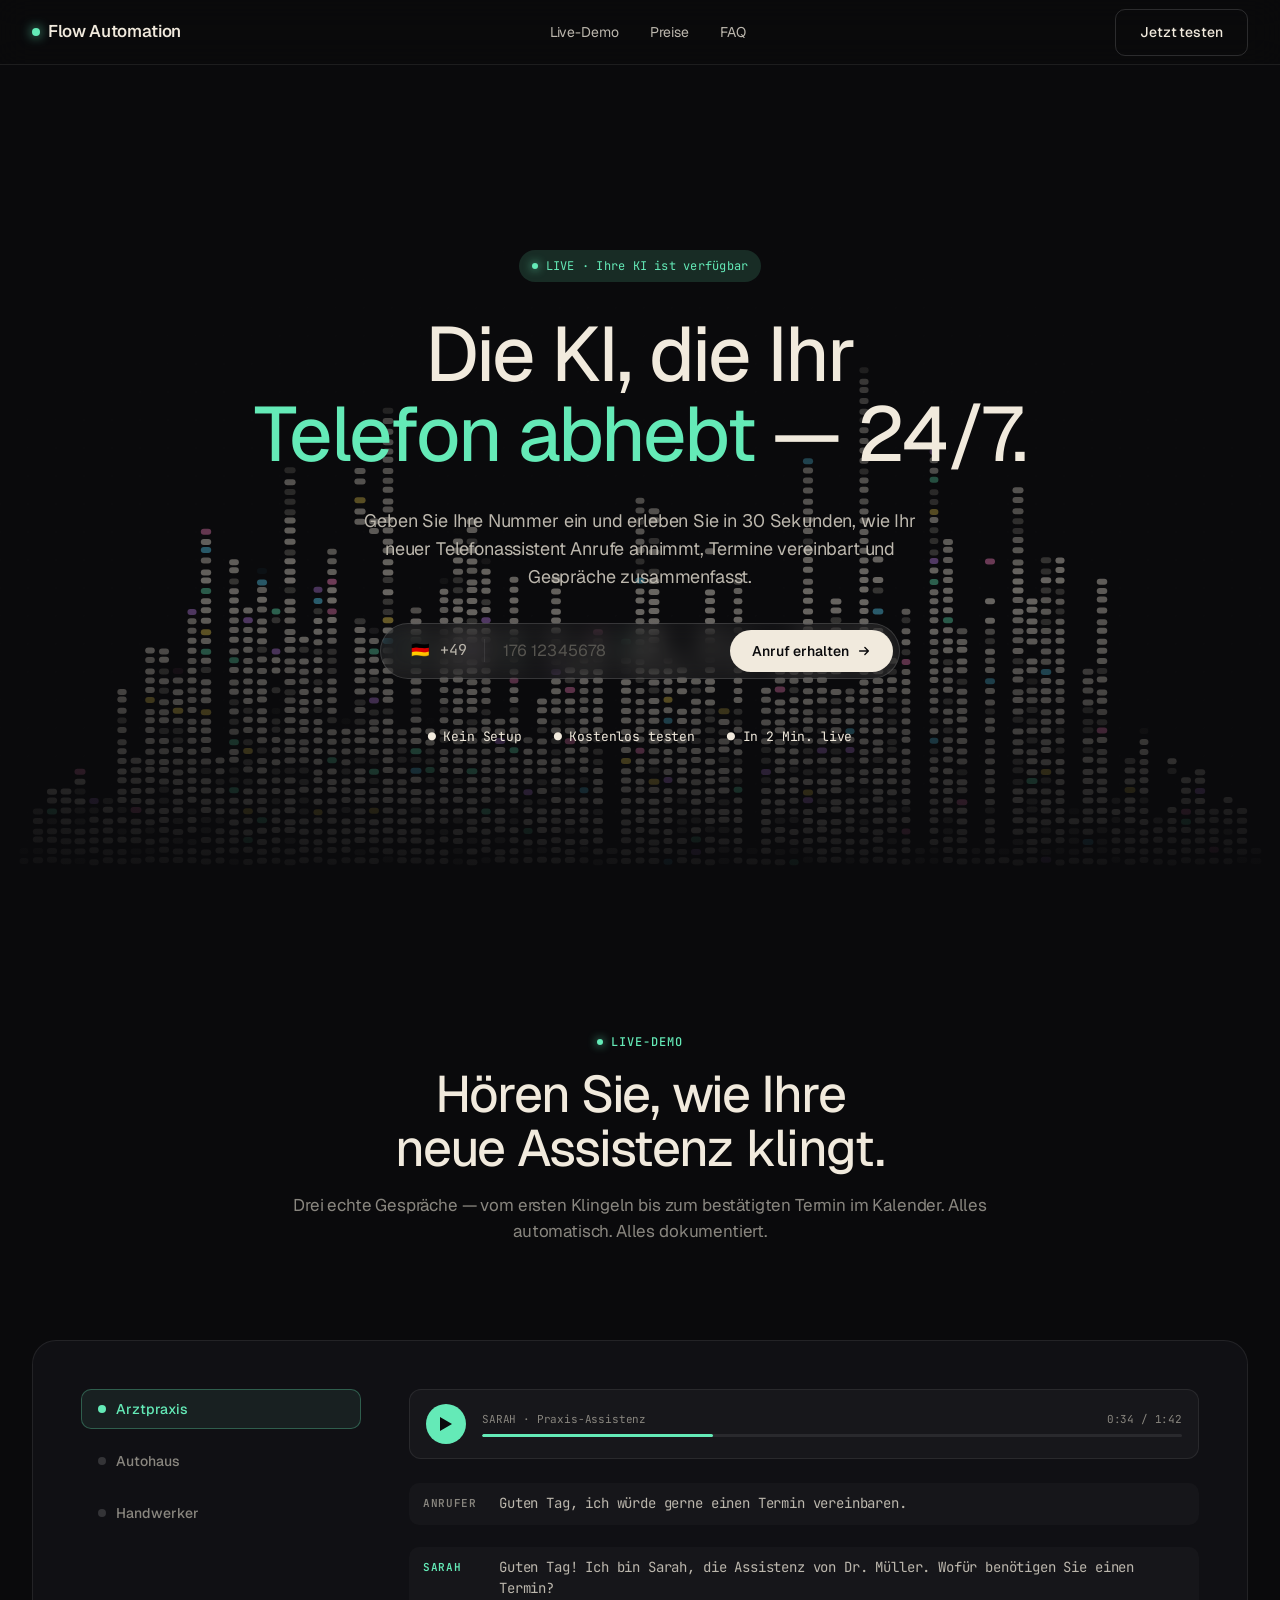
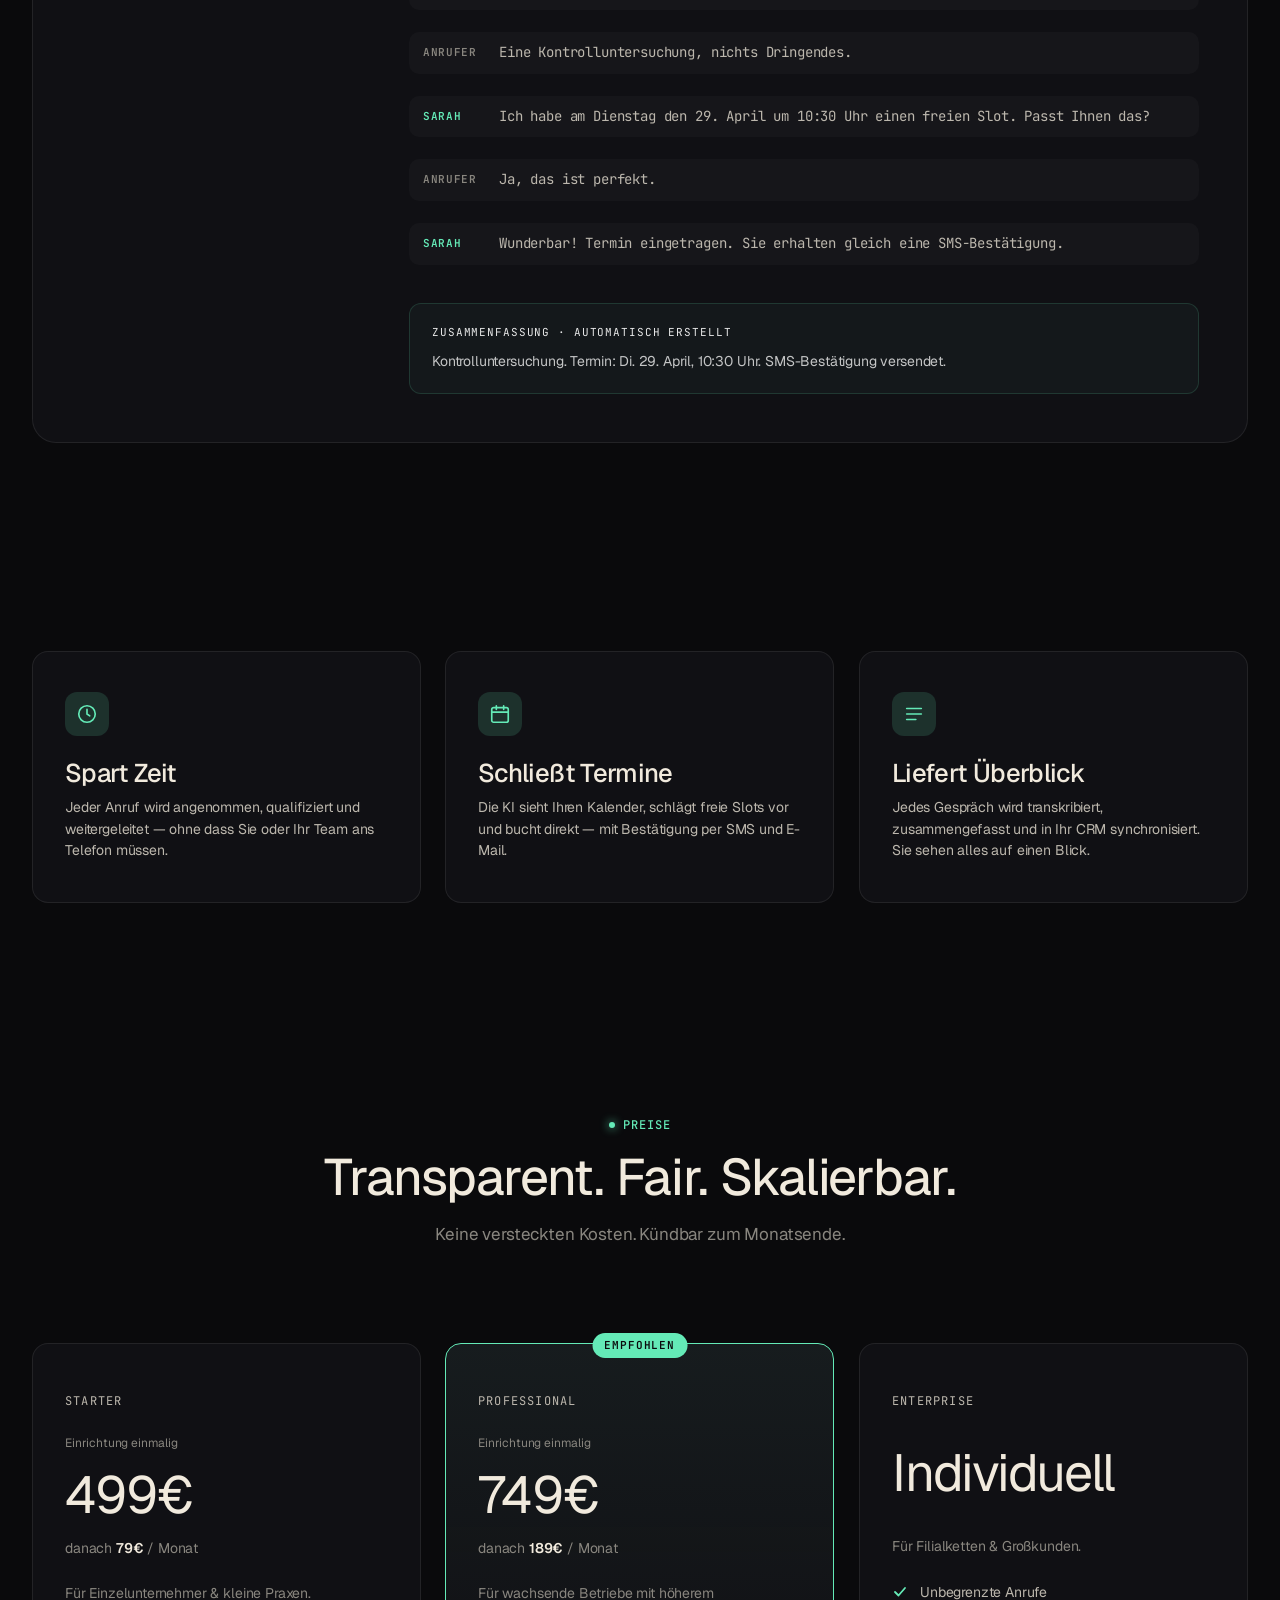
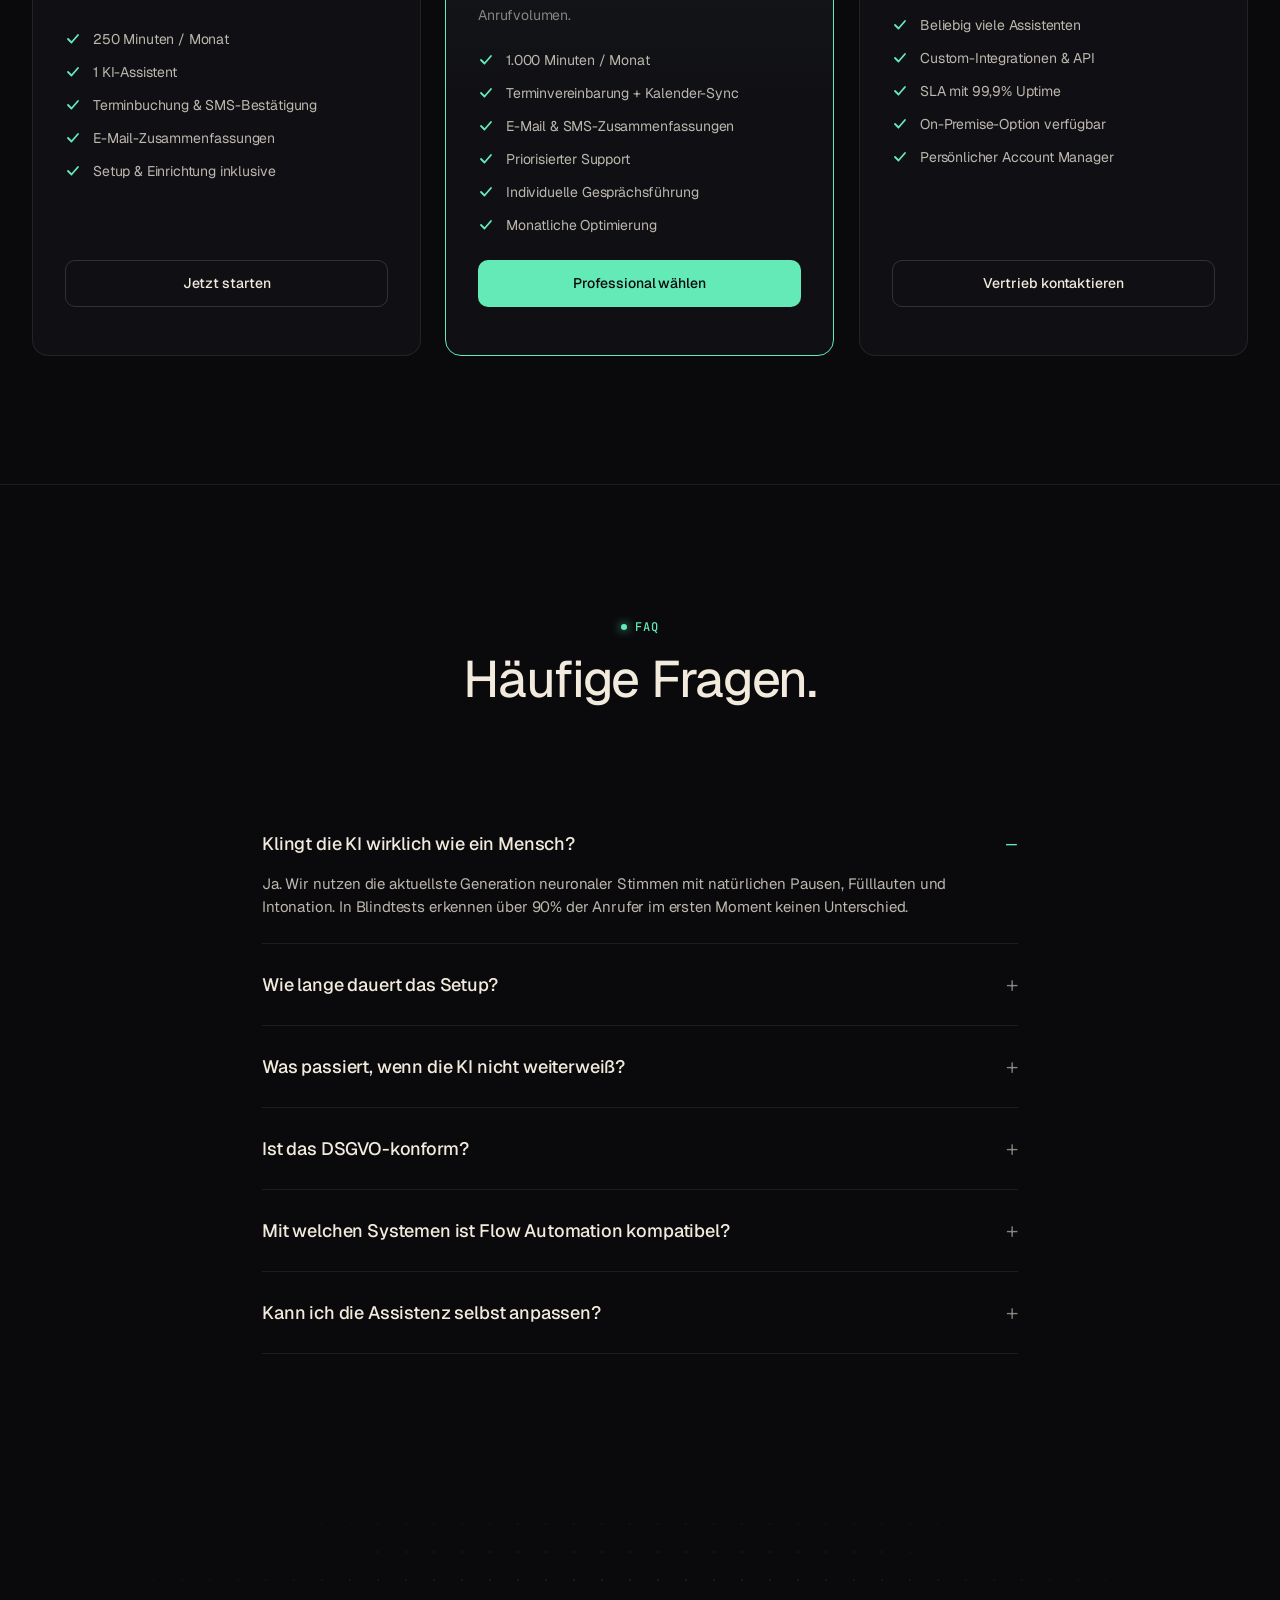
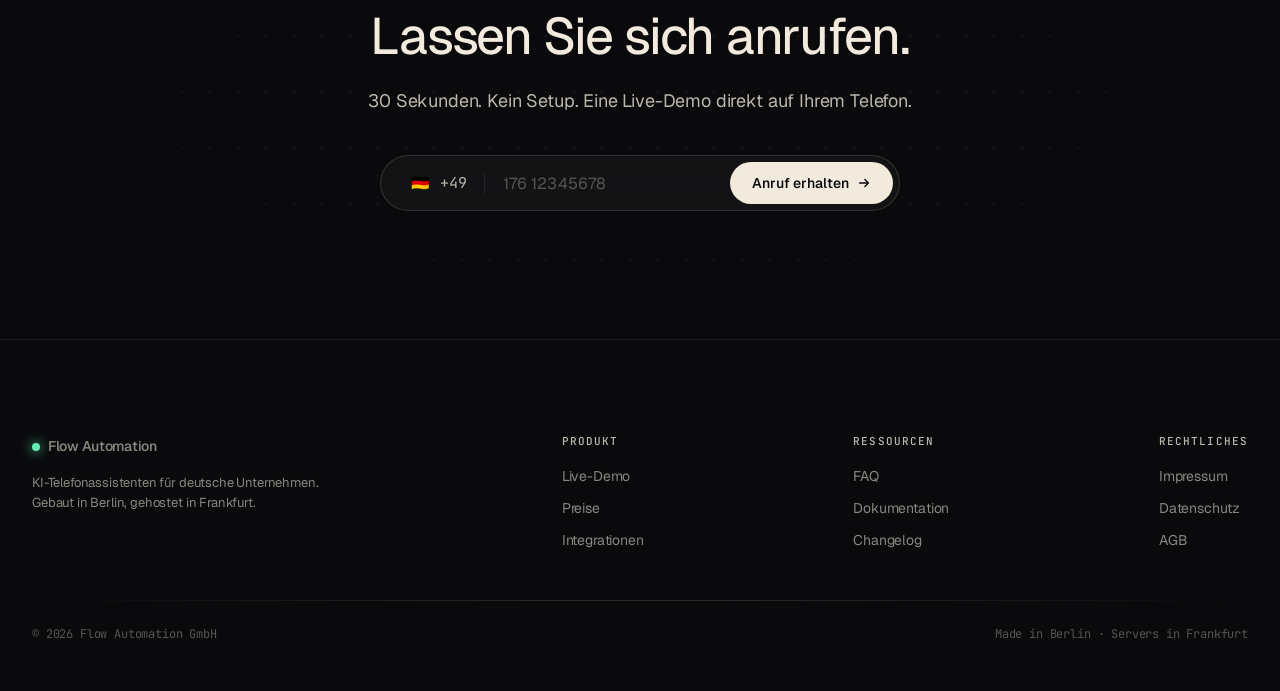
==== commit 1f58cfbf: "fix: add responsive mobile layout - Hide nav links and CTA button on ≤768px - Stack demo inner grid " ====
--- a/index.html
+++ b/index.html
@@ -654,6 +654,77 @@
 .footer ul { list-style: none; padding: 0; margin: 0; display: flex; flex-direction: column; gap: var(--sp-2); }
 .footer a { color: var(--muted); text-decoration: none; font-size: 14px; transition: color 0.15s; }
 .footer a:hover { color: var(--cream); }
+
+/* ── Mobile ───────────────────────────────────────────────────────── */
+@media (max-width: 768px) {
+  .container { padding: 0 var(--sp-4); }
+
+  /* Nav: nur Brand anzeigen */
+  .nav-links { display: none !important; }
+  .nav-inner .btn { display: none !important; }
+
+  /* Sections */
+  #demo, #pricing, #faq { padding: 64px 0 !important; }
+  .section-features { padding: 48px 0 !important; }
+  .section-final-cta { padding: 80px 0 !important; }
+
+  /* Section header */
+  .section-header { margin-bottom: var(--sp-7); }
+  .section-header p { font-size: 15px; }
+
+  /* Hero */
+  .hero { padding-top: 72px; padding-bottom: var(--sp-9); }
+  .hero-trust-row {
+    flex-wrap: wrap !important;
+    gap: 12px !important;
+    justify-content: center;
+  }
+
+  /* Demo: tabs horizontal über dem Transkript */
+  .demo-shell { padding: var(--sp-5); }
+  .demo-inner-grid { grid-template-columns: 1fr !important; gap: 24px !important; }
+  #demoTabs {
+    flex-direction: row !important;
+    flex-wrap: wrap !important;
+    gap: 8px !important;
+  }
+  #demoTabs > button {
+    width: auto !important;
+    flex: 1 1 auto;
+    min-width: 80px;
+    text-align: center !important;
+    justify-content: center !important;
+  }
+
+  /* Features 3-col → 1-col */
+  .features-grid-3col { grid-template-columns: 1fr !important; }
+
+  /* Footer */
+  .footer { padding: var(--sp-7) 0 var(--sp-5); }
+  .footer-bottom-row { flex-direction: column !important; gap: var(--sp-2); }
+}
+
+@media (max-width: 480px) {
+  h1 { font-size: clamp(34px, 10vw, 44px); }
+
+  /* Phone CTA: vertikal stapeln */
+  .phone-cta {
+    flex-direction: column;
+    border-radius: var(--radius-lg);
+    align-items: stretch;
+    gap: 0;
+  }
+  .phone-cta-prefix {
+    border-right: none;
+    border-bottom: 1px solid var(--border);
+    padding: var(--sp-3) var(--sp-4);
+  }
+  .phone-cta-input { padding: var(--sp-3) var(--sp-4); }
+  .phone-cta-submit { justify-content: center; margin-top: 4px; }
+
+  /* FAQ */
+  .faq-item summary { font-size: 15px; }
+}
 
 </style>
 </head>
@@ -702,7 +773,7 @@
       </button>
     </form>
     <div class="call-feedback" style="display:none; margin-top:12px; font-family:var(--font-mono); font-size:13px;"></div>
-    <div style="display:flex; gap:32px; margin-top:16px; color:var(--cream); font-size:13px; font-family:var(--font-mono);">
+    <div class="hero-trust-row" style="display:flex; gap:32px; margin-top:16px; color:var(--cream); font-size:13px; font-family:var(--font-mono);">
       <span>● Kein Setup</span>
       <span>● Kostenlos testen</span>
       <span>● In 2 Min. live</span>
@@ -720,7 +791,7 @@
     </div>
 
     <div class="demo-shell" data-anim="left" data-anim-delay="200">
-      <div style="display:grid; grid-template-columns: 280px 1fr; gap:48px; align-items:start;">
+      <div class="demo-inner-grid" style="display:grid; grid-template-columns: 280px 1fr; gap:48px; align-items:start;">
         <div id="demoTabs" style="display:flex; flex-direction:column; gap:12px;">
           <!-- Tabs injected by JS -->
         </div>
@@ -759,9 +830,9 @@
 </section>
 
 <!-- ═══ Features row (kurz, 3 USPs) ═══ -->
-<section style="padding: 80px 0;">
+<section class="section-features" style="padding: 80px 0;">
   <div class="container">
-    <div style="display:grid; grid-template-columns: repeat(3, 1fr); gap:24px;">
+    <div class="features-grid-3col" style="display:grid; grid-template-columns: repeat(3, 1fr); gap:24px;">
       <div class="card" style="padding:40px 32px;" data-anim="down" data-anim-delay="0">
         <div style="width:44px; height:44px; border-radius:12px; background: var(--mint-soft); display:flex; align-items:center; justify-content:center; margin-bottom:24px;">
           <svg width="22" height="22" viewBox="0 0 24 24" fill="none" stroke="oklch(0.85 0.14 165)" stroke-width="1.8" stroke-linecap="round"><circle cx="12" cy="12" r="9"/><path d="M12 7v5l3 2"/></svg>
@@ -896,7 +967,7 @@
 </section>
 
 <!-- ═══ Final CTA ═══ -->
-<section style="padding: 128px 0; text-align:center; position:relative; overflow:hidden;">
+<section class="section-final-cta" style="padding: 128px 0; text-align:center; position:relative; overflow:hidden;">
   <div class="dot-grid-bg"></div>
   <div class="container" style="position:relative; max-width: 720px;">
     <h2 style="margin-bottom: 24px;" data-anim="fade">Lassen Sie sich anrufen.</h2>
@@ -950,7 +1021,7 @@
       </div>
     </div>
     <div class="divider" style="margin: 48px 0 24px;"></div>
-    <div style="display:flex; justify-content:space-between; font-size:12px; color:var(--subtle); font-family:var(--font-mono);">
+    <div class="footer-bottom-row" style="display:flex; justify-content:space-between; font-size:12px; color:var(--subtle); font-family:var(--font-mono);">
       <span>© 2026 Flow Automation GmbH</span>
       <span>Made in Berlin · Servers in Frankfurt</span>
     </div>
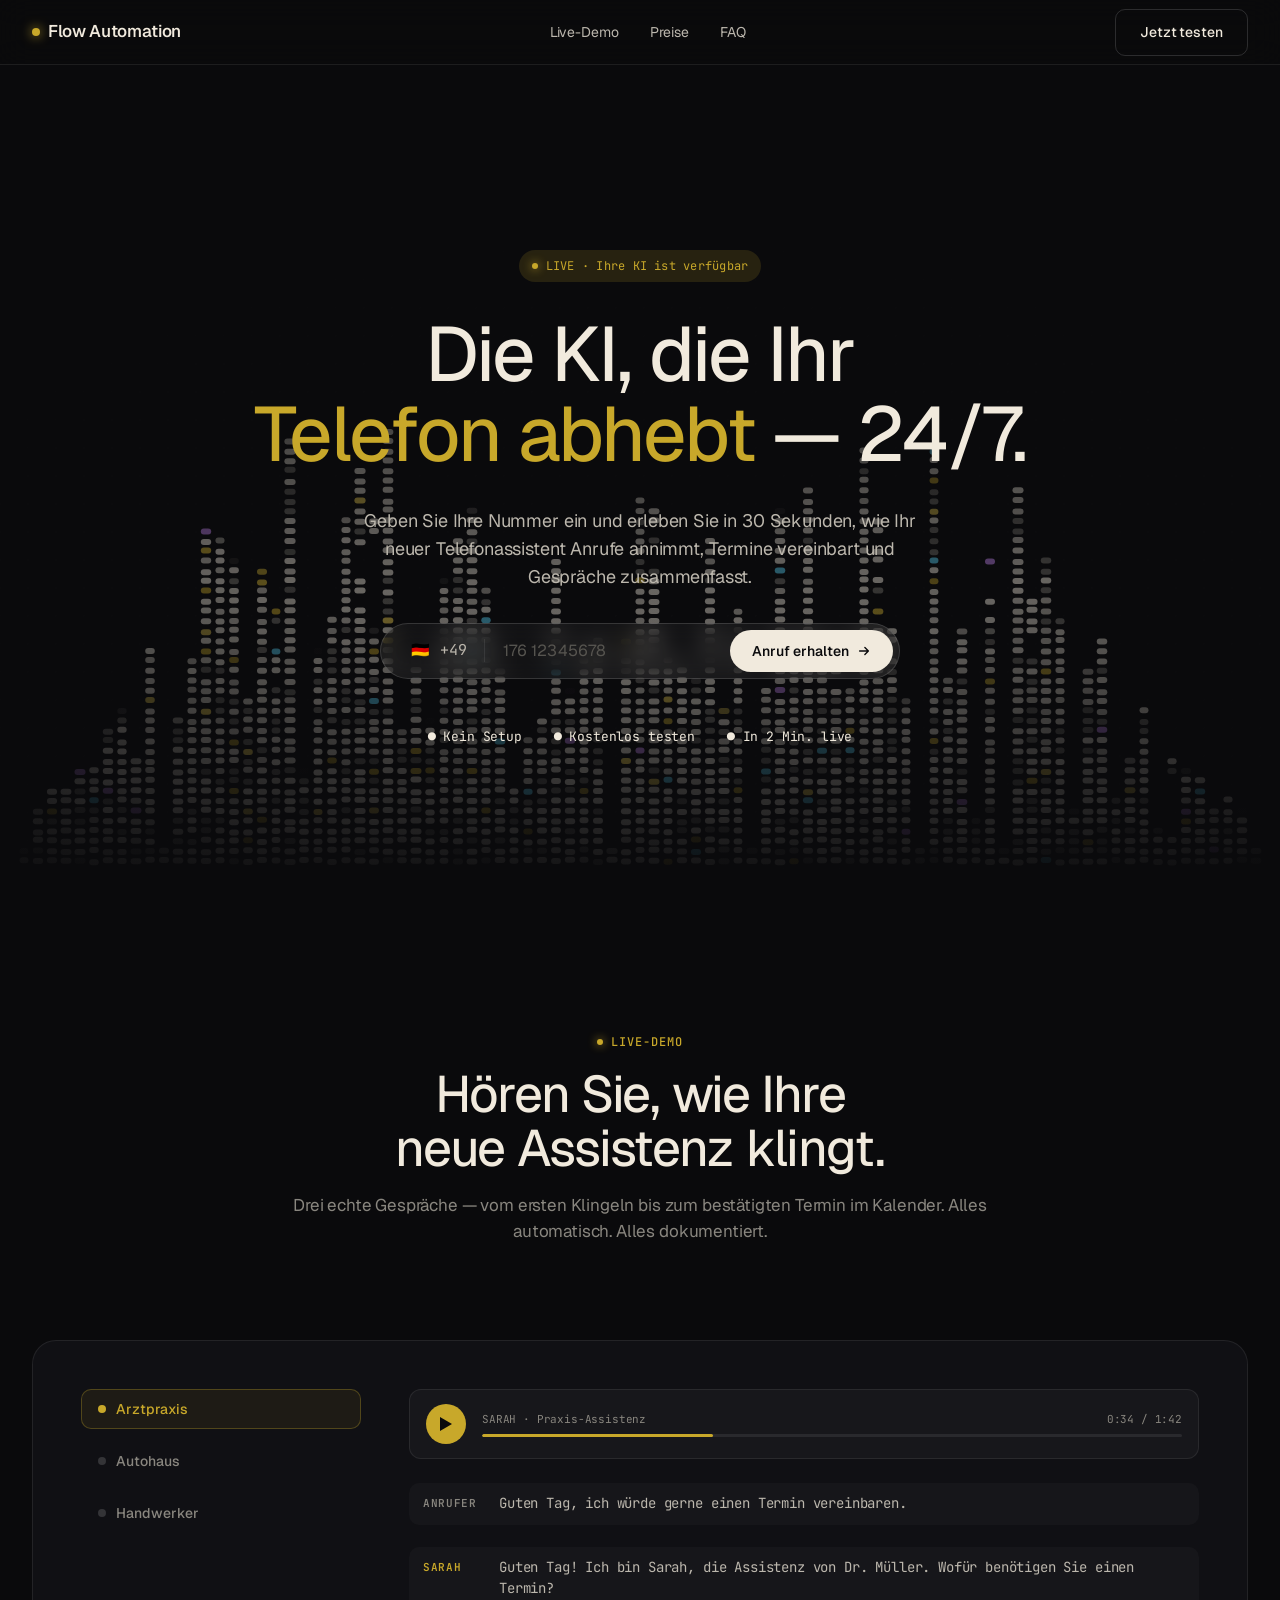
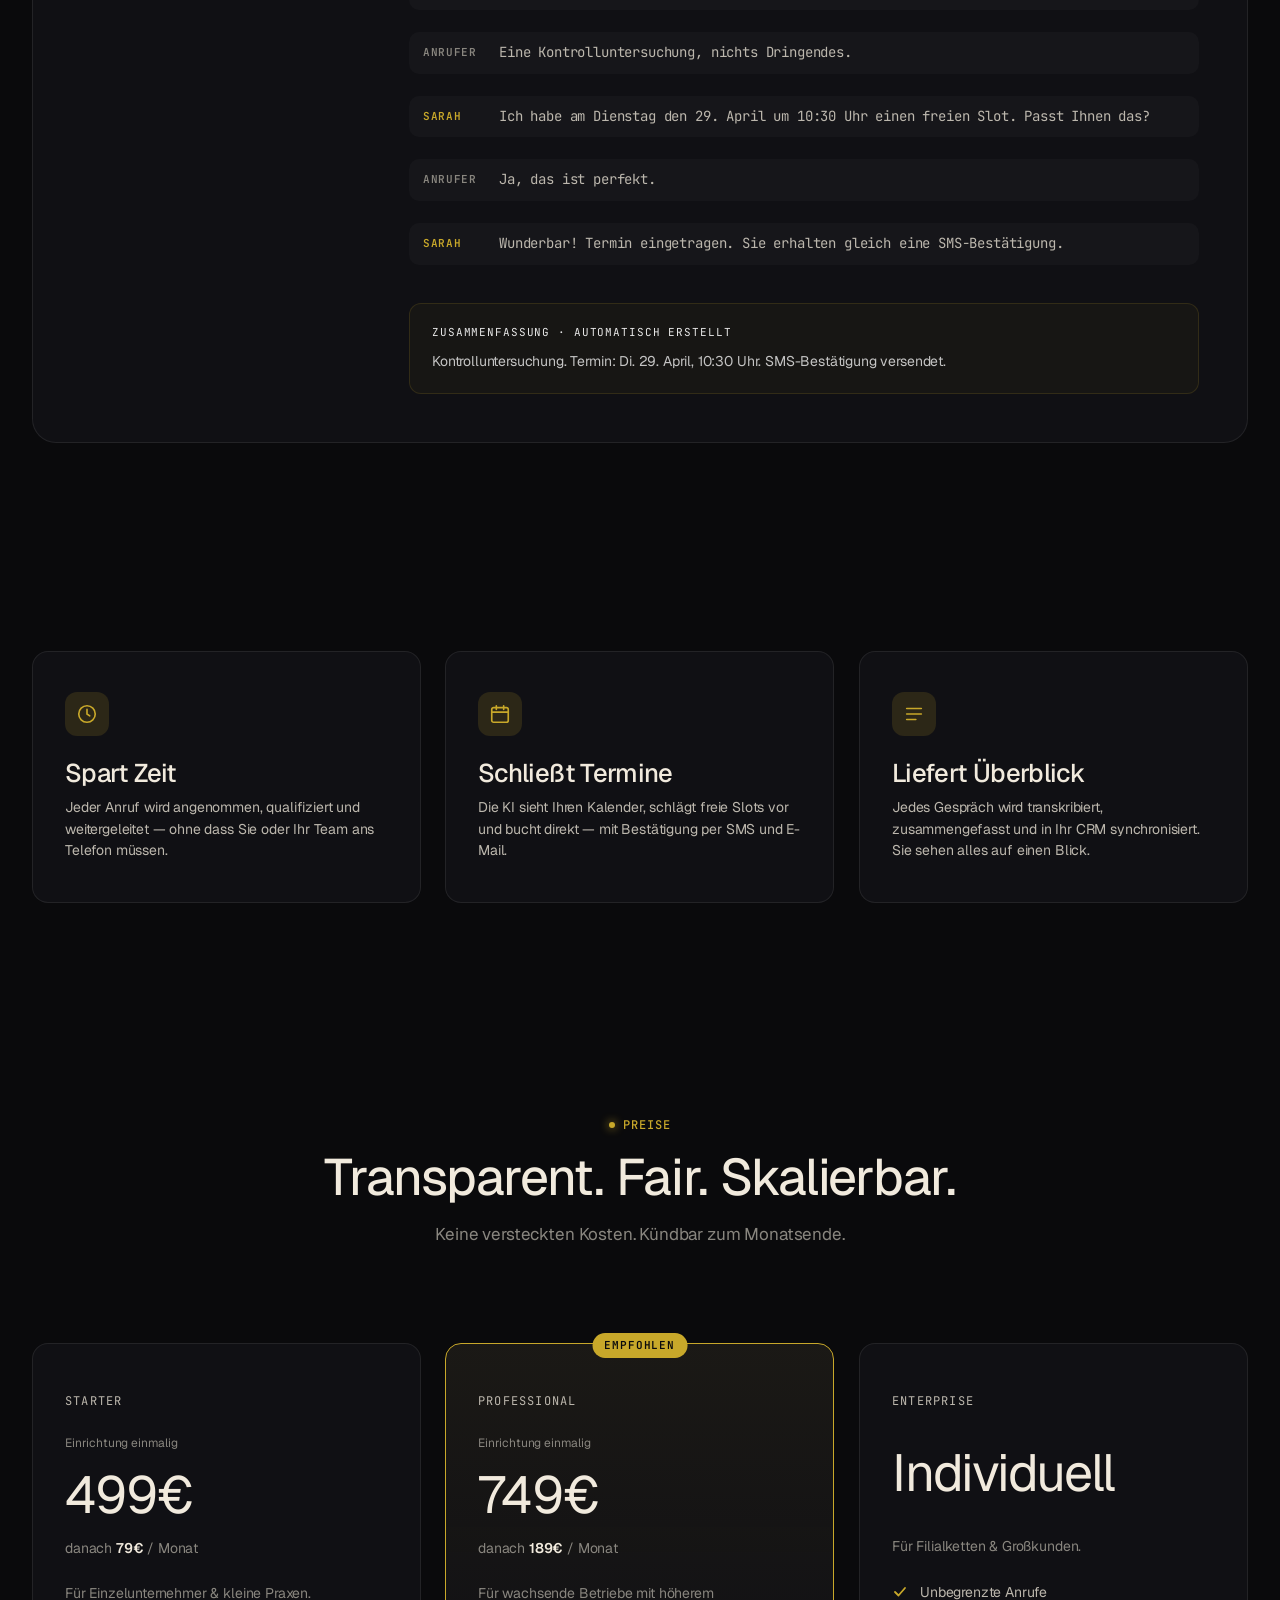
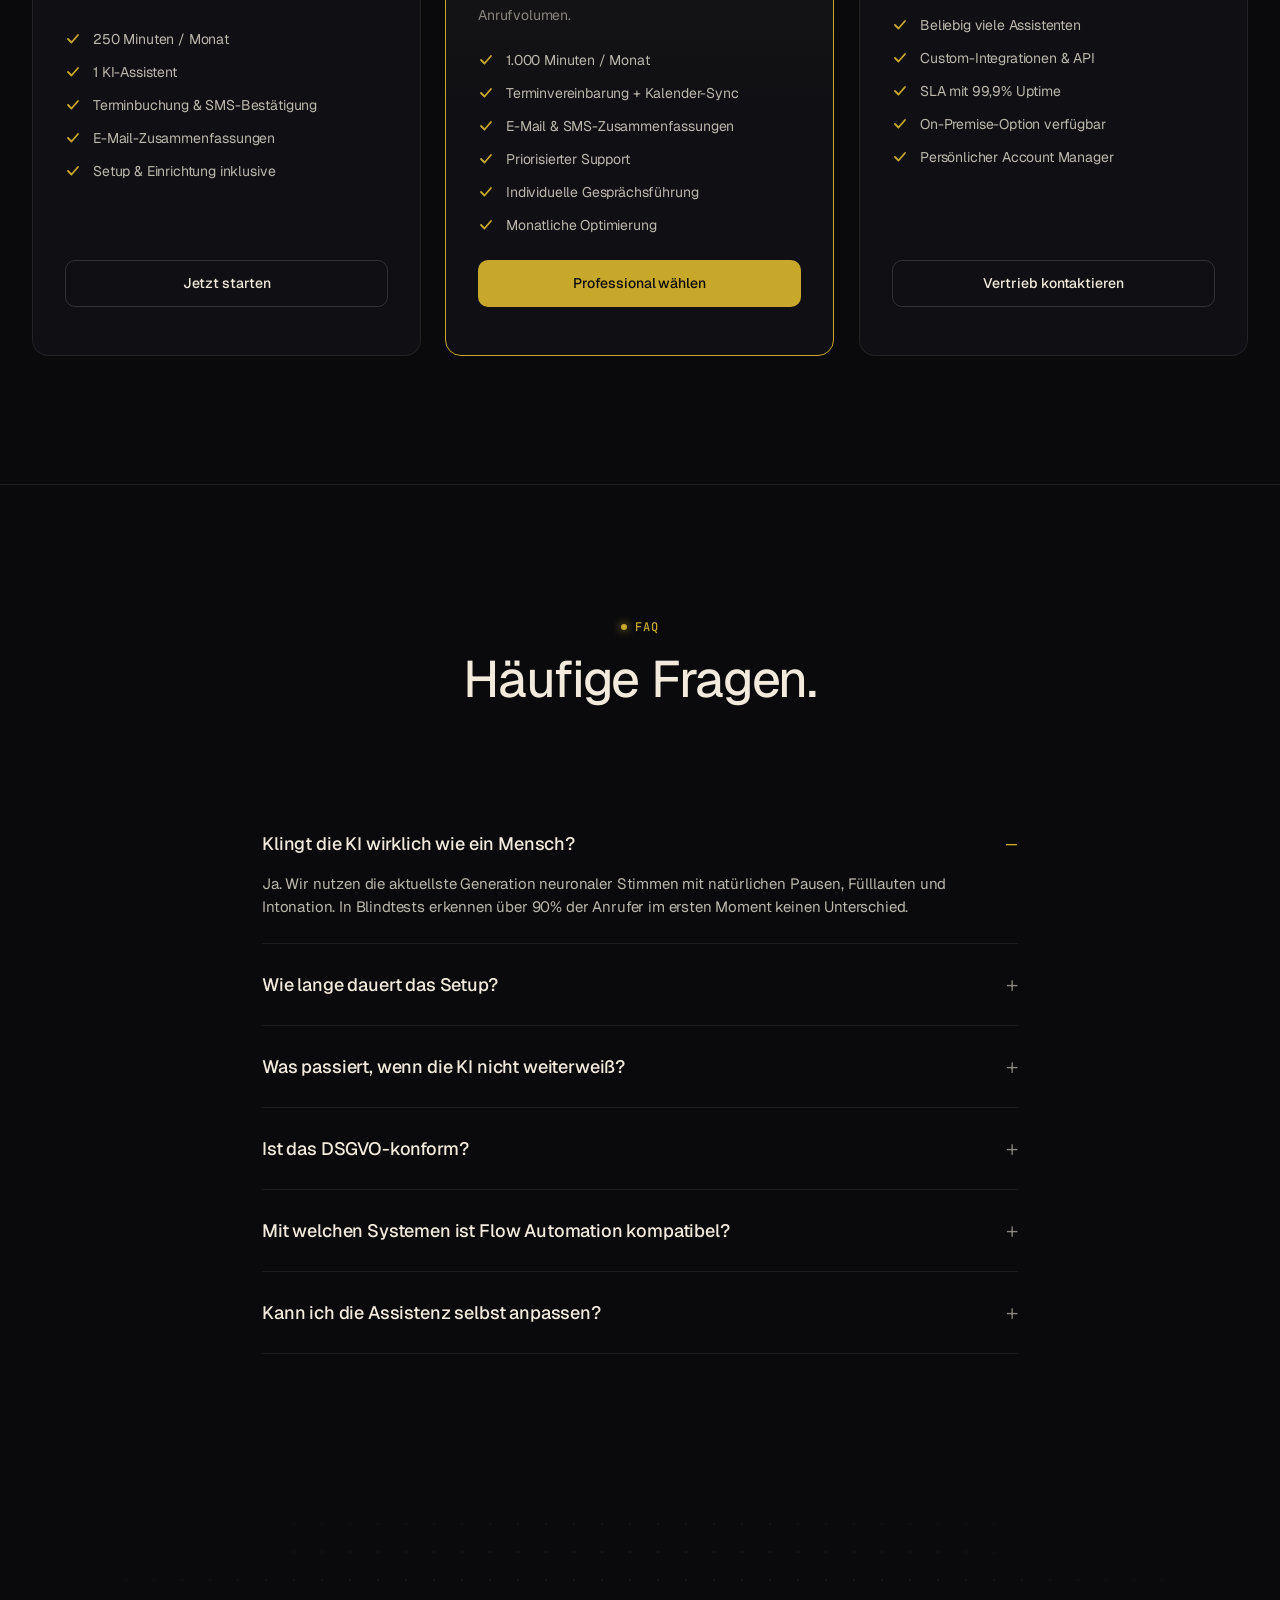
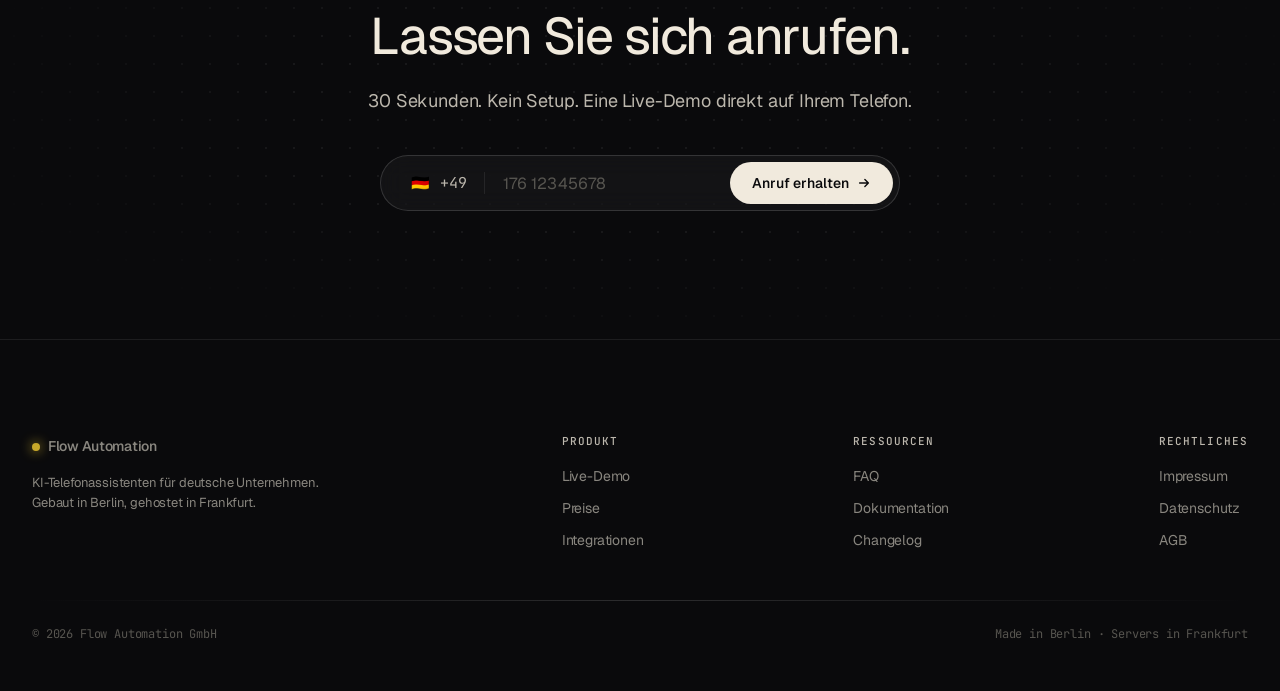
==== commit cd997c08: "feat: replace mint green with gold accent (#C8A82A) — concept B" ====
--- a/index.html
+++ b/index.html
@@ -26,8 +26,8 @@
   --muted:      oklch(0.62 0.01 85);
   --subtle:     oklch(0.45 0.008 85);
 
-  --mint:       oklch(0.85 0.14 165);    /* primary accent */
-  --mint-soft:  oklch(0.85 0.14 165 / 0.15);
+  --mint:       #C8A82A;                 /* primary accent — gold */
+  --mint-soft:  rgba(200, 168, 42, 0.15);
   --cyan:       oklch(0.82 0.12 220);
   --purple:     oklch(0.72 0.16 310);
   --pink:       oklch(0.78 0.17 350);
@@ -55,7 +55,7 @@
   --radius-xl: 24px;
   --radius-pill: 999px;
 
-  --shadow-glow: 0 0 40px rgba(120, 220, 190, 0.15);
+  --shadow-glow: 0 0 40px rgba(200, 168, 42, 0.15);
   --shadow-lift: 0 20px 60px rgba(0, 0, 0, 0.4);
 }
 
@@ -236,7 +236,7 @@
   color: #0a0a0c;
 }
 .btn-mint:hover {
-  background: oklch(0.9 0.14 165);
+  background: #D4B432;
   box-shadow: 0 0 30px var(--mint-soft);
   transform: translateY(-1px);
 }
@@ -525,7 +525,7 @@
 
 .price-card.is-featured {
   border-color: var(--mint);
-  background: linear-gradient(180deg, rgba(130,220,190,0.06), transparent 60%), var(--bg-elev-1);
+  background: linear-gradient(180deg, rgba(200,168,42,0.06), transparent 60%), var(--bg-elev-1);
 }
 .price-card.is-featured::before {
   content: "Empfohlen";
@@ -819,7 +819,7 @@
           </div>
 
           <!-- Summary card -->
-          <div style="margin-top: 28px; padding: 20px 22px; background: rgba(130,220,190,0.04); border:1px solid var(--mint-soft); border-radius: 12px;">
+          <div style="margin-top: 28px; padding: 20px 22px; background: rgba(200,168,42,0.04); border:1px solid var(--mint-soft); border-radius: 12px;">
             <div style="font-family:var(--font-mono); font-size:11px; letter-spacing:0.08em; color:rgba(255,255,255,0.9); text-transform:uppercase; margin-bottom: 10px;">Zusammenfassung · automatisch erstellt</div>
             <div id="demoSummary" style="color:rgba(255,255,255,0.75); font-size:14px; line-height:1.6;"></div>
           </div>
@@ -835,21 +835,21 @@
     <div class="features-grid-3col" style="display:grid; grid-template-columns: repeat(3, 1fr); gap:24px;">
       <div class="card" style="padding:40px 32px;" data-anim="down" data-anim-delay="0">
         <div style="width:44px; height:44px; border-radius:12px; background: var(--mint-soft); display:flex; align-items:center; justify-content:center; margin-bottom:24px;">
-          <svg width="22" height="22" viewBox="0 0 24 24" fill="none" stroke="oklch(0.85 0.14 165)" stroke-width="1.8" stroke-linecap="round"><circle cx="12" cy="12" r="9"/><path d="M12 7v5l3 2"/></svg>
+          <svg width="22" height="22" viewBox="0 0 24 24" fill="none" stroke="#C8A82A" stroke-width="1.8" stroke-linecap="round"><circle cx="12" cy="12" r="9"/><path d="M12 7v5l3 2"/></svg>
         </div>
         <h3 style="margin-bottom:10px;">Spart Zeit</h3>
         <p style="font-size:14px;">Jeder Anruf wird angenommen, qualifiziert und weitergeleitet — ohne dass Sie oder Ihr Team ans Telefon müssen.</p>
       </div>
       <div class="card" style="padding:40px 32px;" data-anim="up" data-anim-delay="150">
         <div style="width:44px; height:44px; border-radius:12px; background: var(--mint-soft); display:flex; align-items:center; justify-content:center; margin-bottom:24px;">
-          <svg width="22" height="22" viewBox="0 0 24 24" fill="none" stroke="oklch(0.85 0.14 165)" stroke-width="1.8" stroke-linecap="round"><rect x="3" y="5" width="18" height="16" rx="2"/><path d="M3 10h18M8 3v4M16 3v4"/></svg>
+          <svg width="22" height="22" viewBox="0 0 24 24" fill="none" stroke="#C8A82A" stroke-width="1.8" stroke-linecap="round"><rect x="3" y="5" width="18" height="16" rx="2"/><path d="M3 10h18M8 3v4M16 3v4"/></svg>
         </div>
         <h3 style="margin-bottom:10px;">Schließt Termine</h3>
         <p style="font-size:14px;">Die KI sieht Ihren Kalender, schlägt freie Slots vor und bucht direkt — mit Bestätigung per SMS und E-Mail.</p>
       </div>
       <div class="card" style="padding:40px 32px;" data-anim="down" data-anim-delay="300">
         <div style="width:44px; height:44px; border-radius:12px; background: var(--mint-soft); display:flex; align-items:center; justify-content:center; margin-bottom:24px;">
-          <svg width="22" height="22" viewBox="0 0 24 24" fill="none" stroke="oklch(0.85 0.14 165)" stroke-width="1.8" stroke-linecap="round"><path d="M4 6h16M4 12h16M4 18h10"/></svg>
+          <svg width="22" height="22" viewBox="0 0 24 24" fill="none" stroke="#C8A82A" stroke-width="1.8" stroke-linecap="round"><path d="M4 6h16M4 12h16M4 18h10"/></svg>
         </div>
         <h3 style="margin-bottom:10px;">Liefert Überblick</h3>
         <p style="font-size:14px;">Jedes Gespräch wird transkribiert, zusammengefasst und in Ihr CRM synchronisiert. Sie sehen alles auf einen Blick.</p>
@@ -1043,10 +1043,10 @@
   const CREAM = "oklch(0.94 0.02 85)";
   const DIM   = "oklch(0.55 0.01 85)";
   const ACCENTS = [
-    "oklch(0.85 0.14 165)",
+    "#C8A82A",
+    "#D4B432",
     "oklch(0.82 0.12 220)",
     "oklch(0.72 0.16 310)",
-    "oklch(0.78 0.17 350)",
     "oklch(0.88 0.15 95)",
   ];
 
@@ -1364,12 +1364,12 @@
         'font-family:var(--font-sans); font-size:14px; font-weight:500;',
         'cursor:pointer; text-align:left; width:100%; transition:all 0.15s;',
         isActive
-          ? 'background:rgba(130,220,190,0.08); border:1px solid oklch(0.85 0.14 165 / 0.3); color:oklch(0.85 0.14 165);'
+          ? 'background:rgba(200,168,42,0.08); border:1px solid rgba(200,168,42,0.3); color:#C8A82A;'
           : 'background:transparent; border:1px solid transparent; color:var(--muted);',
       ].join('');
       var dot = document.createElement('span');
       dot.style.cssText = 'width:8px;height:8px;border-radius:50%;flex-shrink:0;background:' +
-        (isActive ? 'oklch(0.85 0.14 165)' : 'rgba(255,255,255,0.15)') + ';';
+        (isActive ? '#C8A82A' : 'rgba(255,255,255,0.15)') + ';';
       btn.prepend(dot);
       btn.addEventListener('click', function () { render(i); });
       tabs.appendChild(btn);
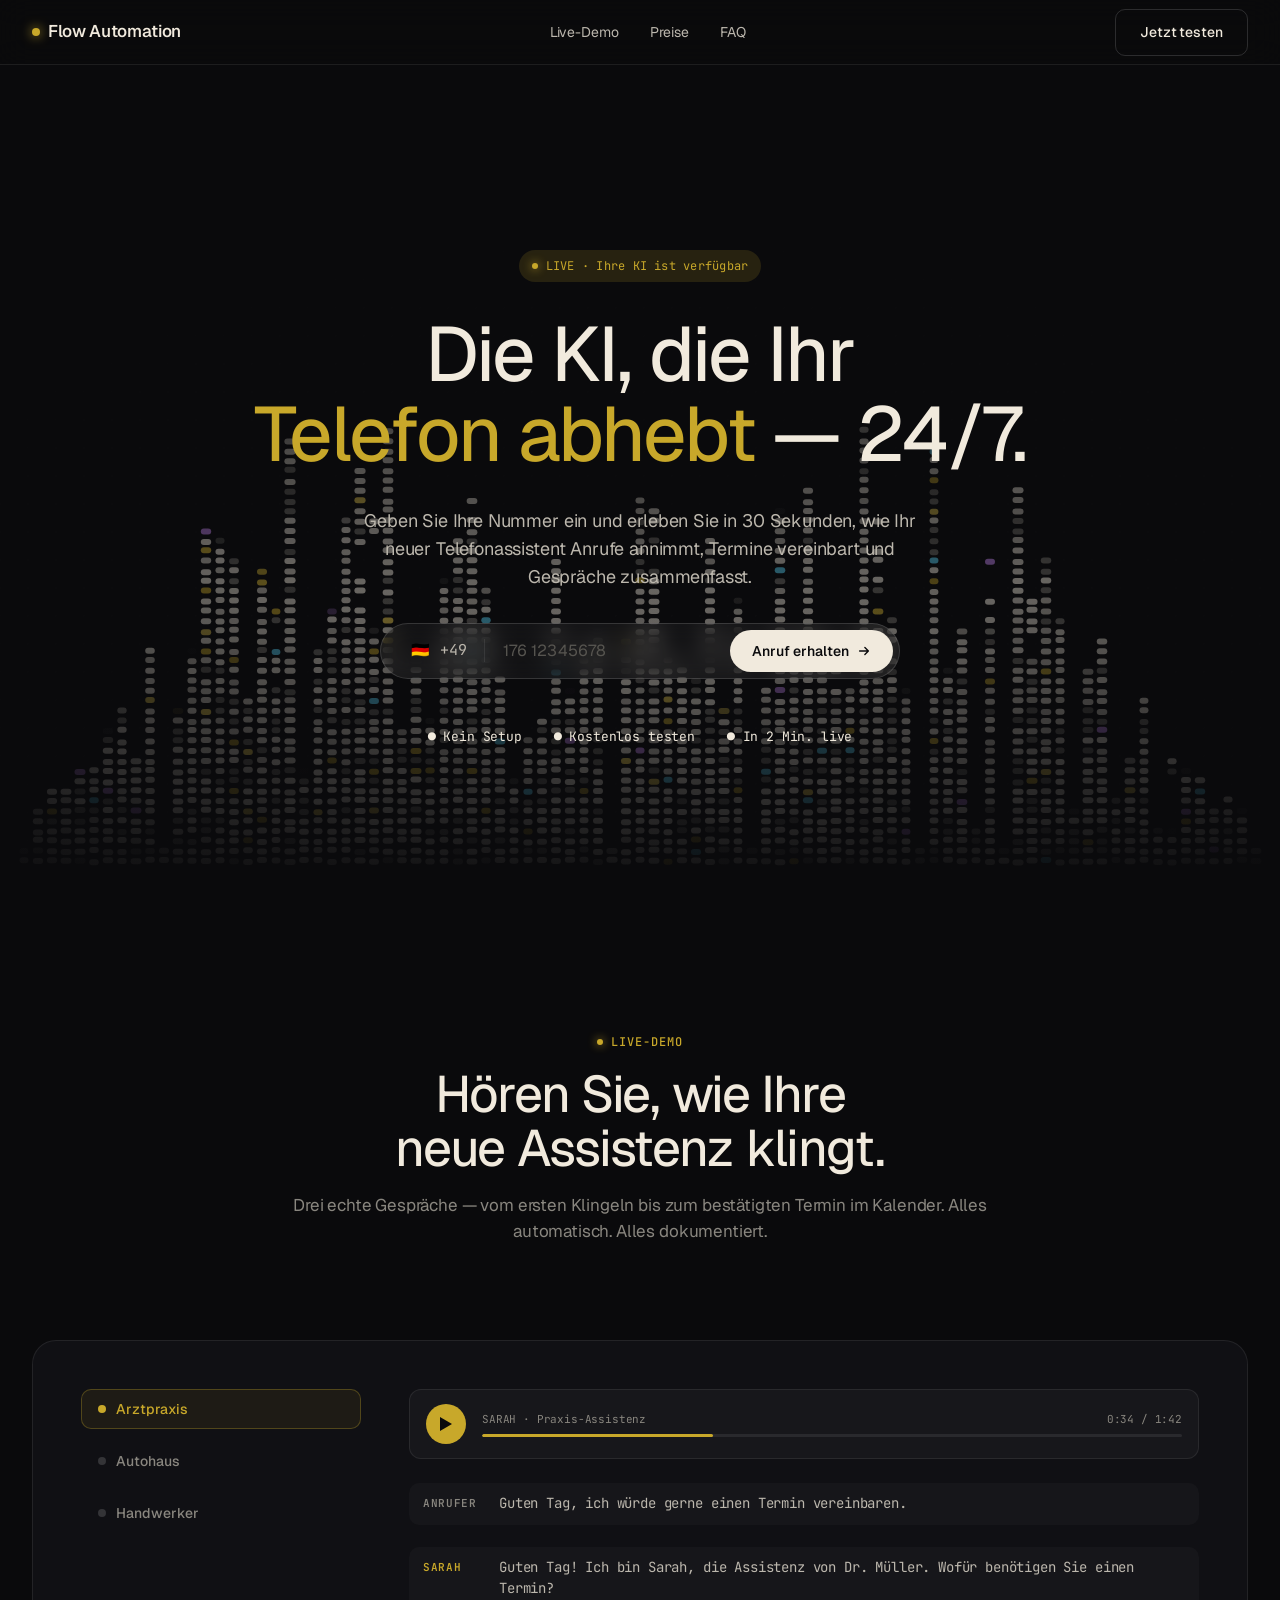
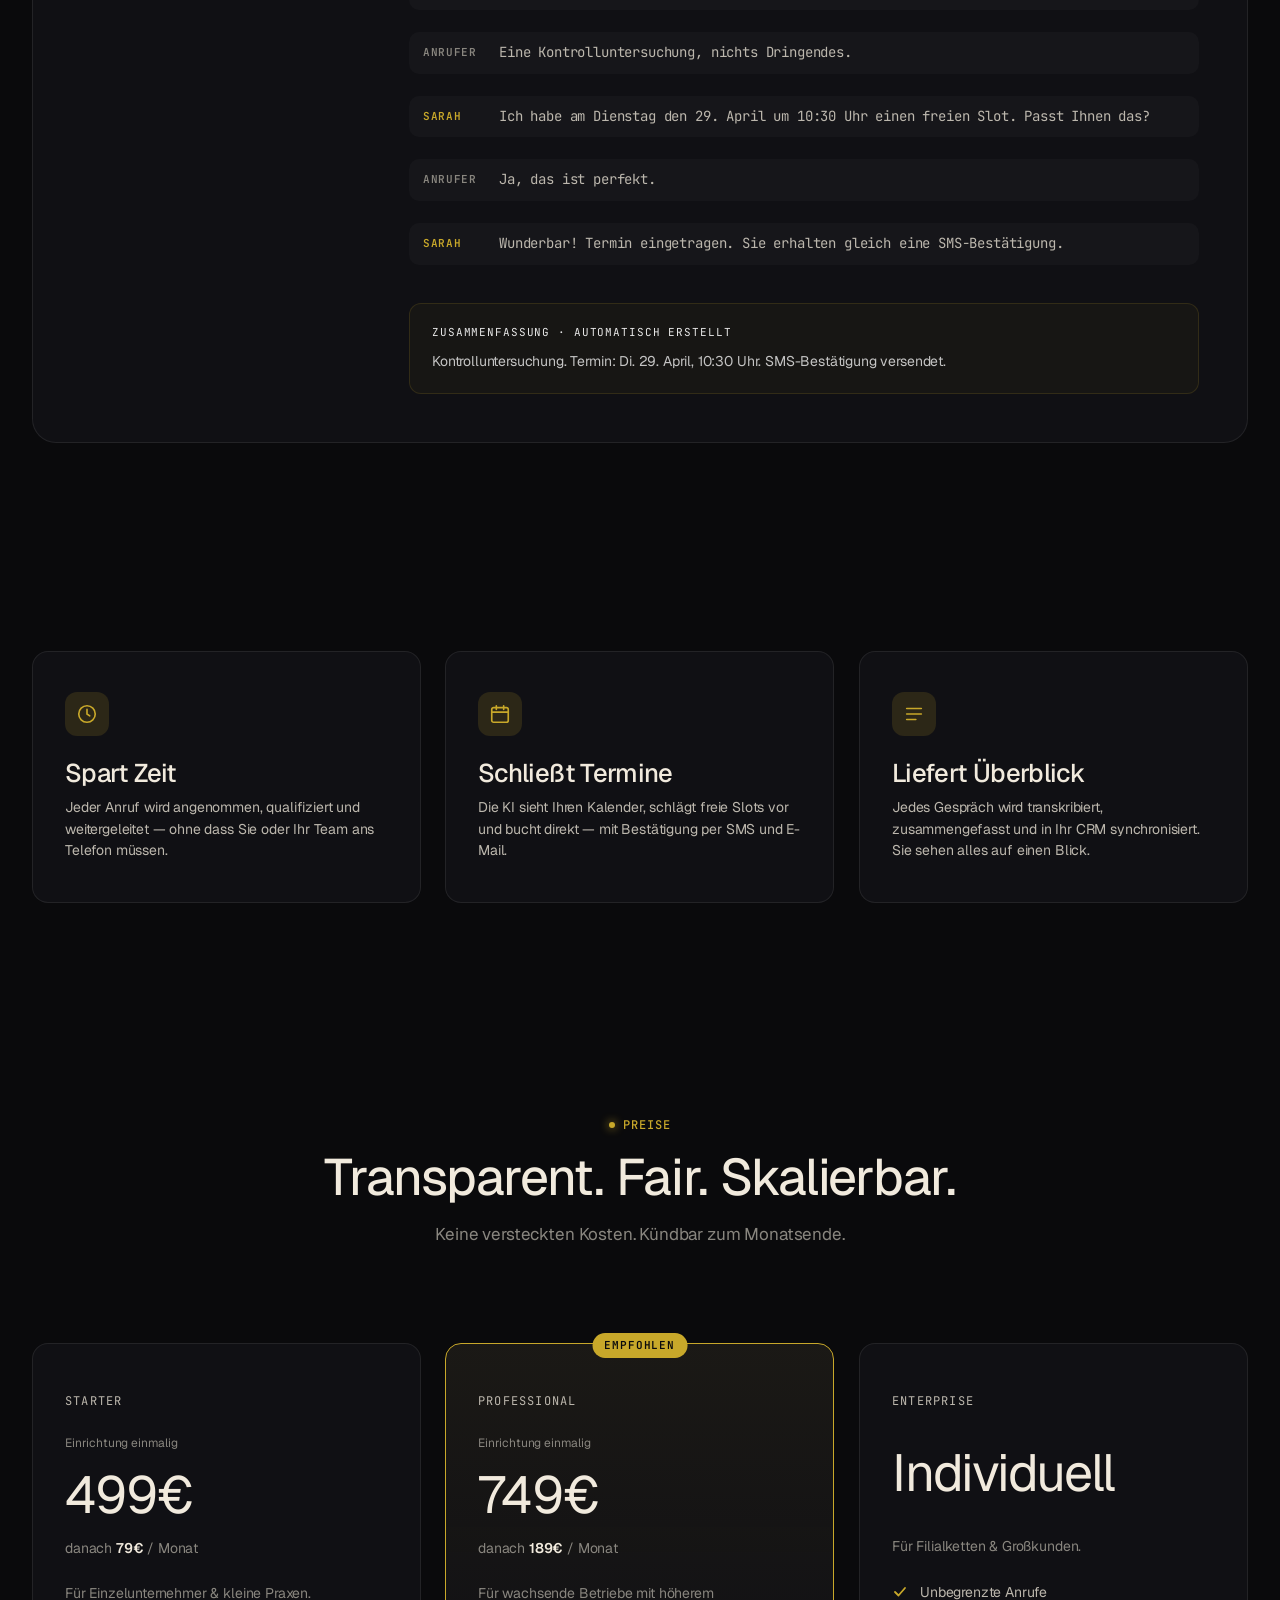
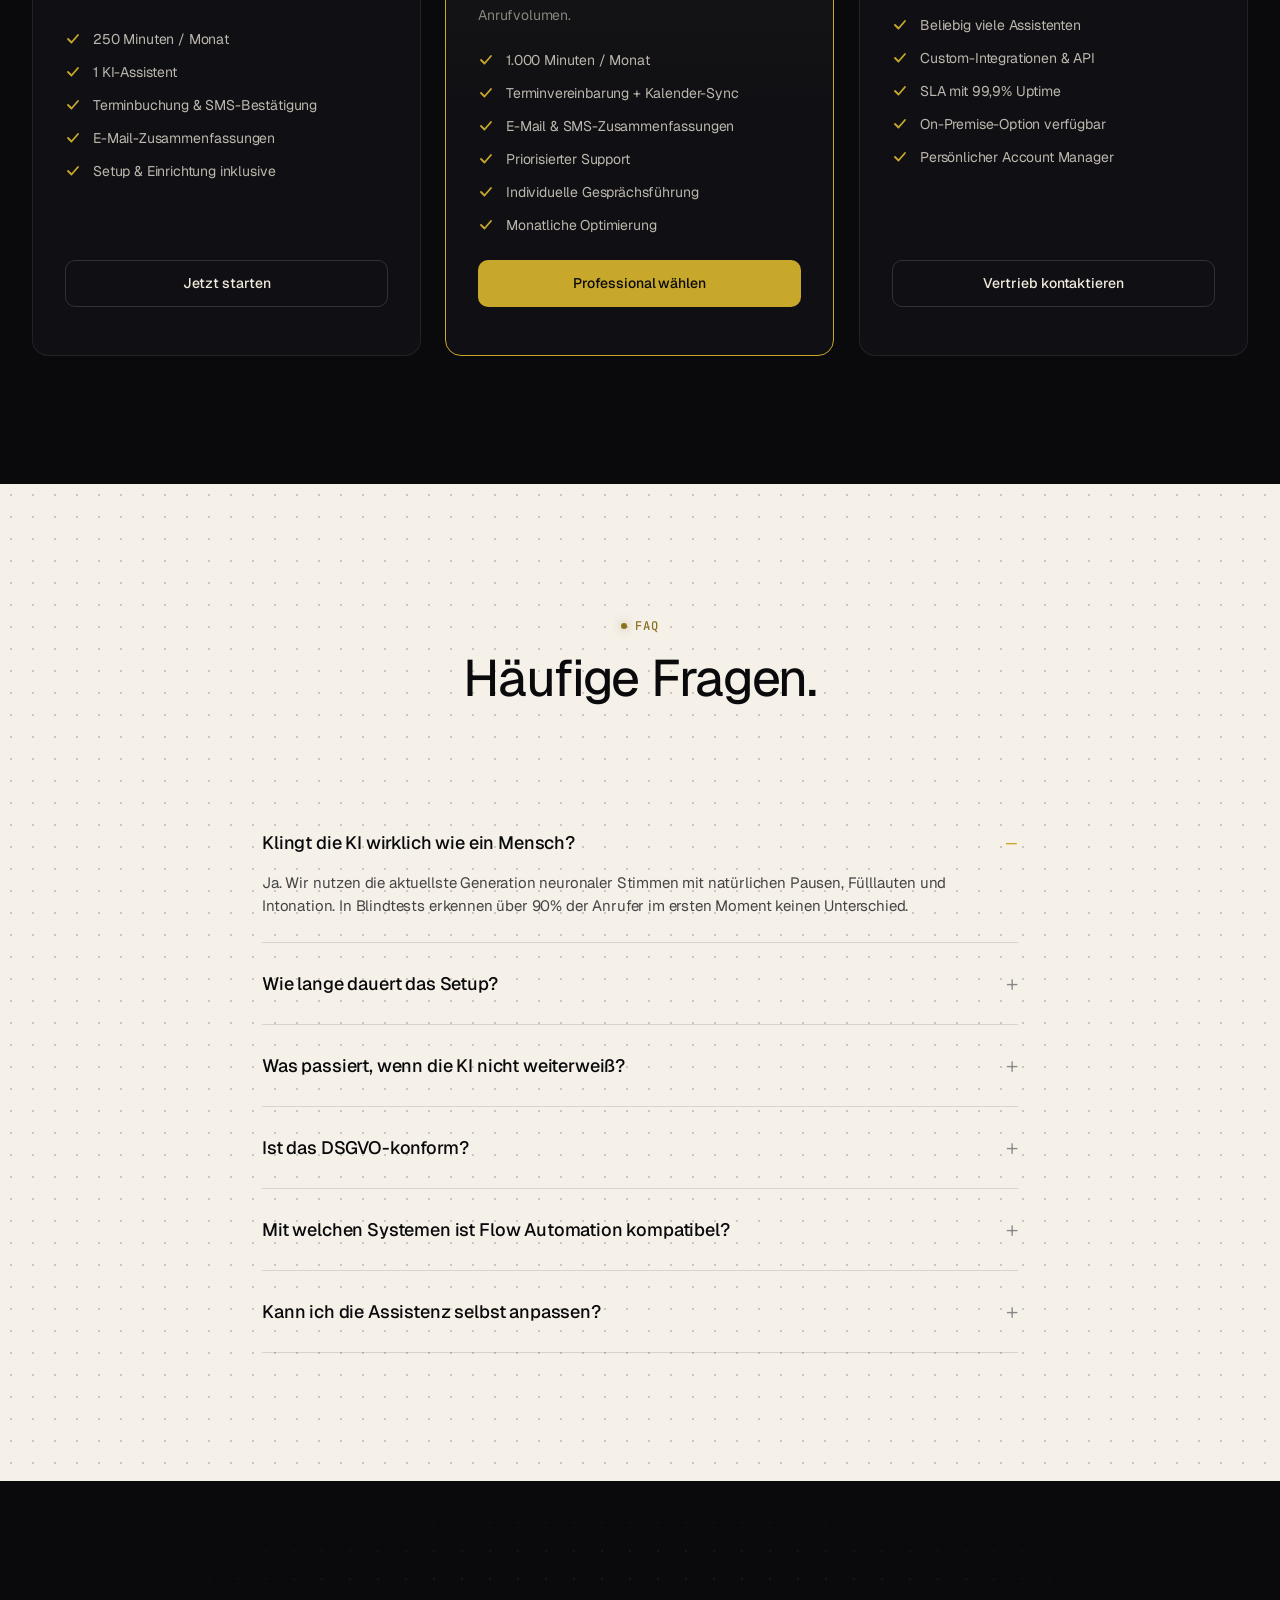
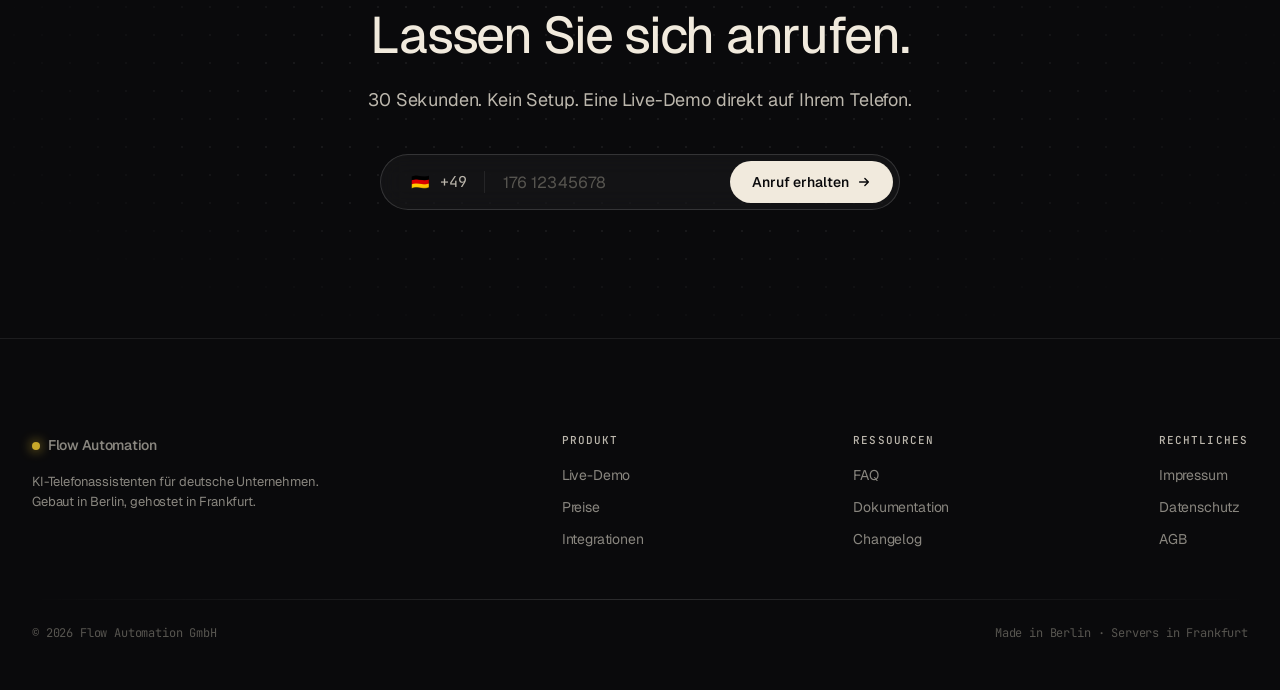
==== commit b436b22d: "feat: cream dot-grid background for FAQ section" ====
--- a/index.html
+++ b/index.html
@@ -466,8 +466,21 @@
 .hero-word.anim-in { opacity: 1; transform: none; }
 
 /* ── FAQ ──────────────────────────────────────────────────────────── */
+
+/* Cream section with dot grid */
+.section-cream {
+  background-color: #F5F0E8;
+  background-image: radial-gradient(circle, rgba(10, 10, 12, 0.18) 1px, transparent 1px);
+  background-size: 22px 22px;
+  position: relative;
+}
+.section-cream .eyebrow { color: #8a7120; }
+.section-cream .eyebrow::before { background: #8a7120; box-shadow: 0 0 8px rgba(138,113,32,0.5); }
+.section-cream h2 { color: #0A0A0C; }
+.section-cream .section-header p { color: #555; }
+
 .faq-item {
-  border-bottom: 1px solid var(--border);
+  border-bottom: 1px solid rgba(10,10,12,0.12);
   padding: var(--sp-5) 0;
   cursor: pointer;
 }
@@ -478,13 +491,13 @@
   list-style: none;
   font-size: 18px;
   font-weight: 500;
-  color: var(--cream);
+  color: #0A0A0C;
 }
 .faq-item summary::-webkit-details-marker { display: none; }
 .faq-item summary::after {
   content: "+";
   font-size: 22px;
-  color: var(--muted);
+  color: #888;
   font-weight: 300;
   transition: transform 0.2s;
 }
@@ -492,10 +505,10 @@
   content: "–";
   color: var(--mint);
 }
-.faq-item[open] summary { color: var(--cream); }
+.faq-item[open] summary { color: #0A0A0C; }
 .faq-item p {
   margin-top: var(--sp-3);
-  color: var(--cream-dim);
+  color: #444;
   max-width: 720px;
   font-size: 15px;
 }
@@ -930,7 +943,7 @@
 </section>
 
 <!-- ═══ FAQ ═══ -->
-<section id="faq" style="padding: 128px 0; border-top: 1px solid var(--border);">
+<section id="faq" class="section-cream" style="padding: 128px 0;">
   <div class="container" style="max-width: 820px;">
     <div class="section-header">
       <span class="eyebrow">FAQ</span>
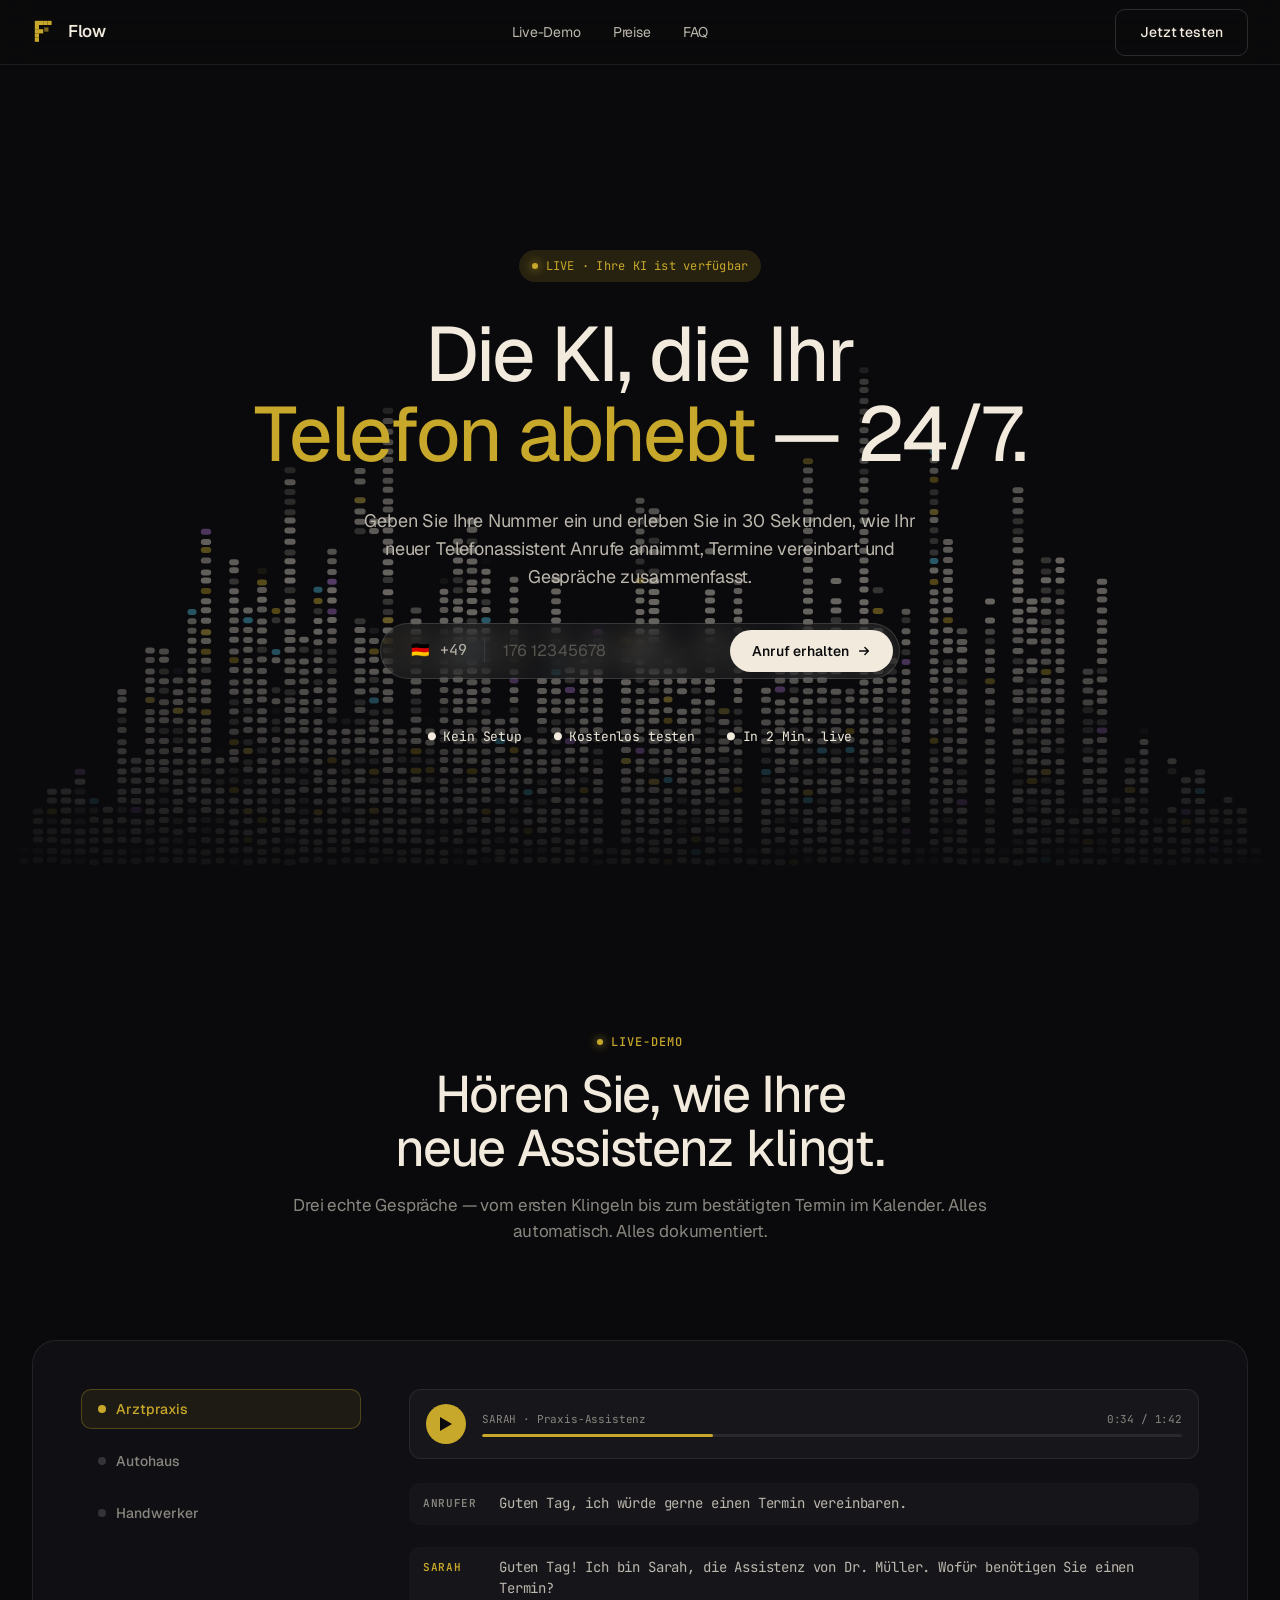
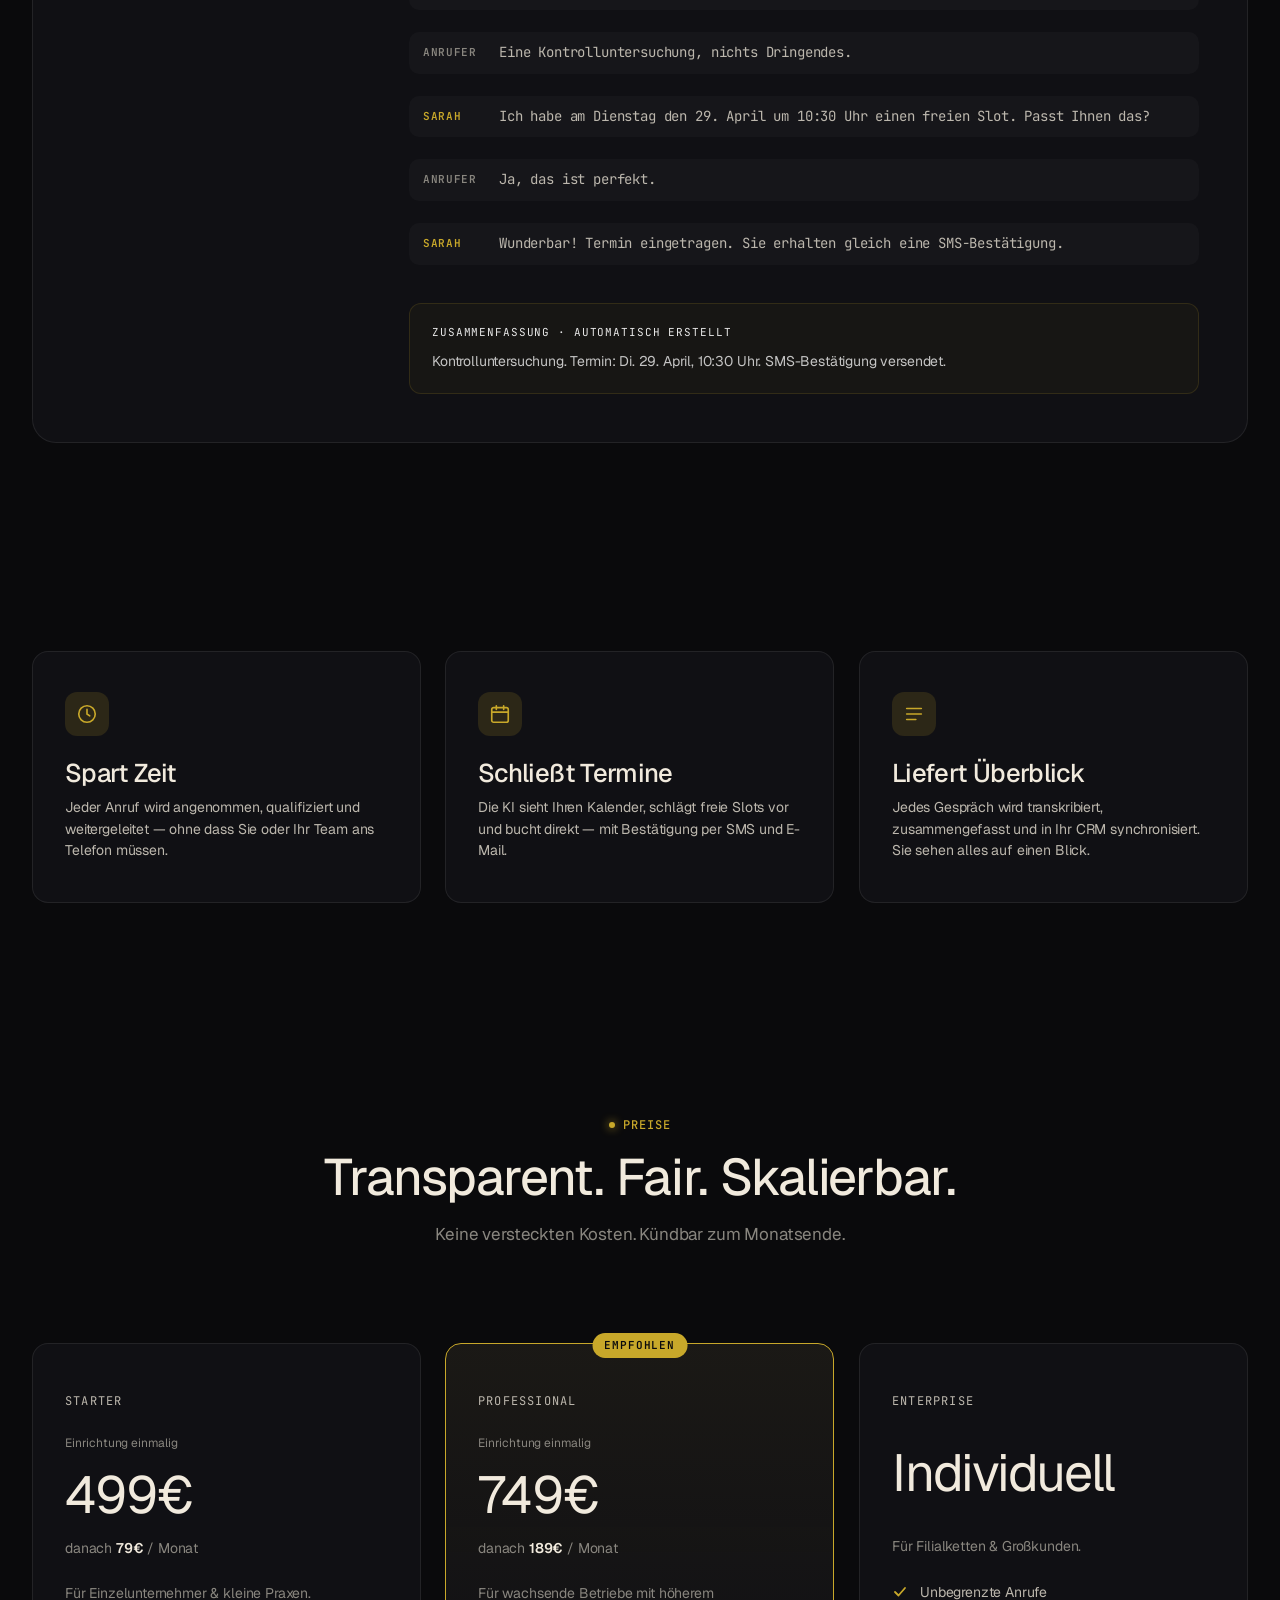
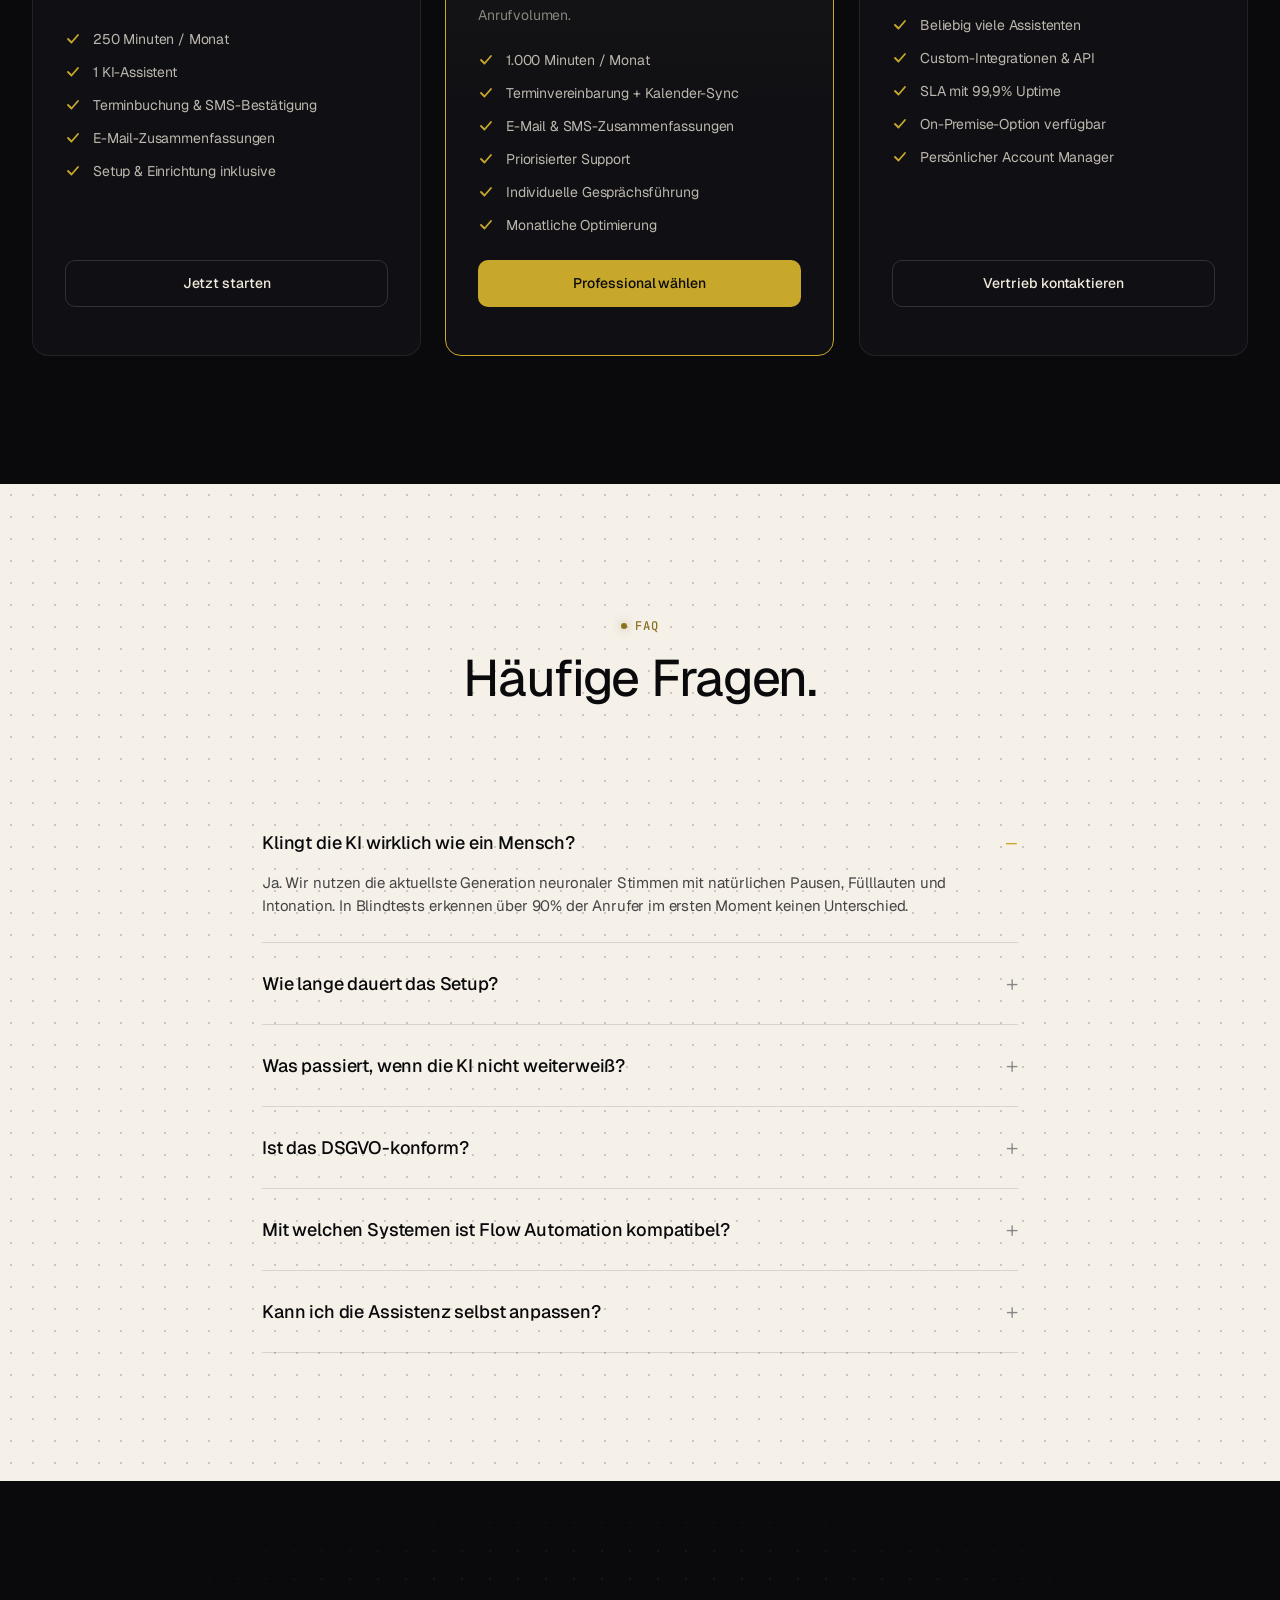
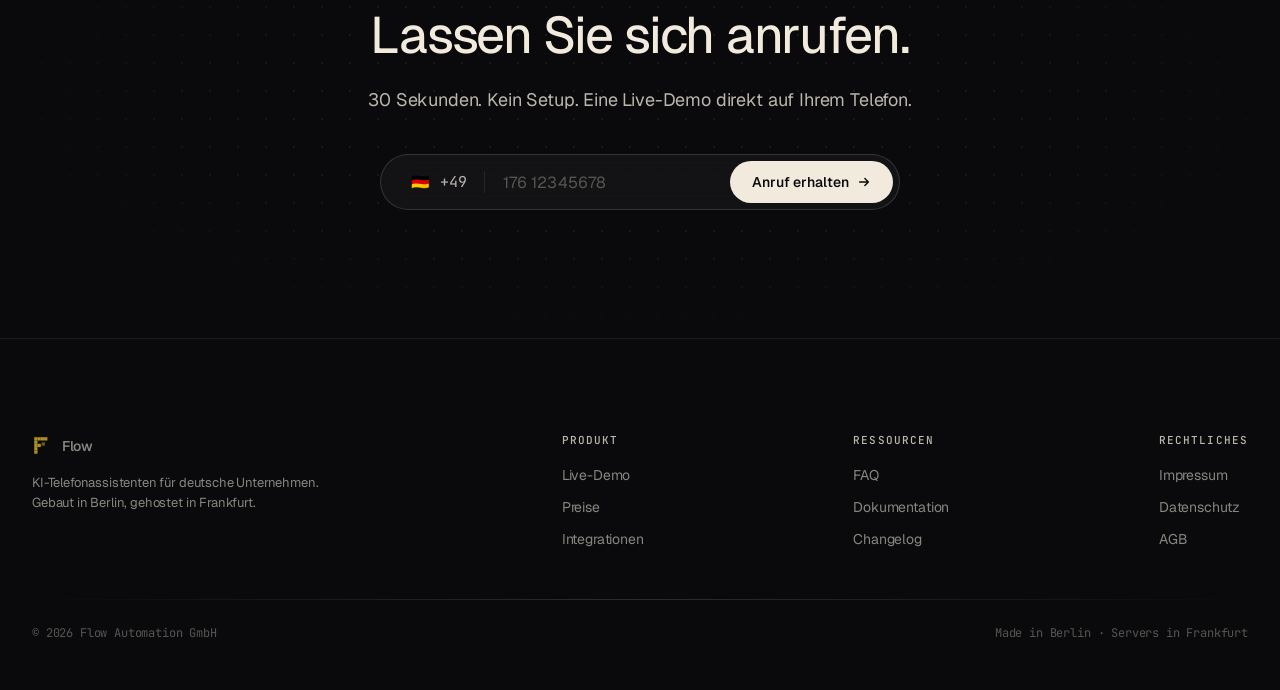
==== commit c3532511: "feat: replace nav/footer brand with F-monogram logo" ====
--- a/index.html
+++ b/index.html
@@ -747,8 +747,21 @@
 <nav class="nav">
   <div class="nav-inner">
     <a href="#" class="nav-brand">
-      <span class="nav-brand-dot"></span>
-      Flow Automation
+      <svg viewBox="0 0 80 80" width="28" height="28" xmlns="http://www.w3.org/2000/svg" style="flex-shrink:0;">
+        <g fill="#C8A82A">
+          <rect x="8" y="8" width="12" height="12"/>
+          <rect x="20" y="8" width="12" height="12"/>
+          <rect x="32" y="8" width="12" height="12"/>
+          <rect x="44" y="8" width="12" height="12"/>
+          <rect x="8" y="20" width="12" height="12"/>
+          <rect x="8" y="32" width="12" height="12"/>
+          <rect x="8" y="44" width="12" height="12"/>
+          <rect x="8" y="56" width="12" height="12"/>
+          <rect x="20" y="32" width="12" height="12"/>
+        </g>
+        <rect x="35" y="27" width="12" height="12" fill="#C8A82A" opacity="0.6"/>
+      </svg>
+      Flow
     </a>
     <ul class="nav-links">
       <li><a href="#demo">Live-Demo</a></li>
@@ -1003,8 +1016,21 @@
     <div class="footer-inner">
       <div style="max-width: 320px;">
         <a href="#" class="nav-brand" style="margin-bottom: 16px;">
-          <span class="nav-brand-dot"></span>
-          Flow Automation
+          <svg viewBox="0 0 80 80" width="22" height="22" xmlns="http://www.w3.org/2000/svg" style="flex-shrink:0; opacity:0.85;">
+            <g fill="#C8A82A">
+              <rect x="8" y="8" width="12" height="12"/>
+              <rect x="20" y="8" width="12" height="12"/>
+              <rect x="32" y="8" width="12" height="12"/>
+              <rect x="44" y="8" width="12" height="12"/>
+              <rect x="8" y="20" width="12" height="12"/>
+              <rect x="8" y="32" width="12" height="12"/>
+              <rect x="8" y="44" width="12" height="12"/>
+              <rect x="8" y="56" width="12" height="12"/>
+              <rect x="20" y="32" width="12" height="12"/>
+            </g>
+            <rect x="35" y="27" width="12" height="12" fill="#C8A82A" opacity="0.6"/>
+          </svg>
+          Flow
         </a>
         <p style="font-size:13px; color:var(--muted); margin-top:16px;">KI-Telefonassistenten für deutsche Unternehmen. Gebaut in Berlin, gehostet in Frankfurt.</p>
       </div>
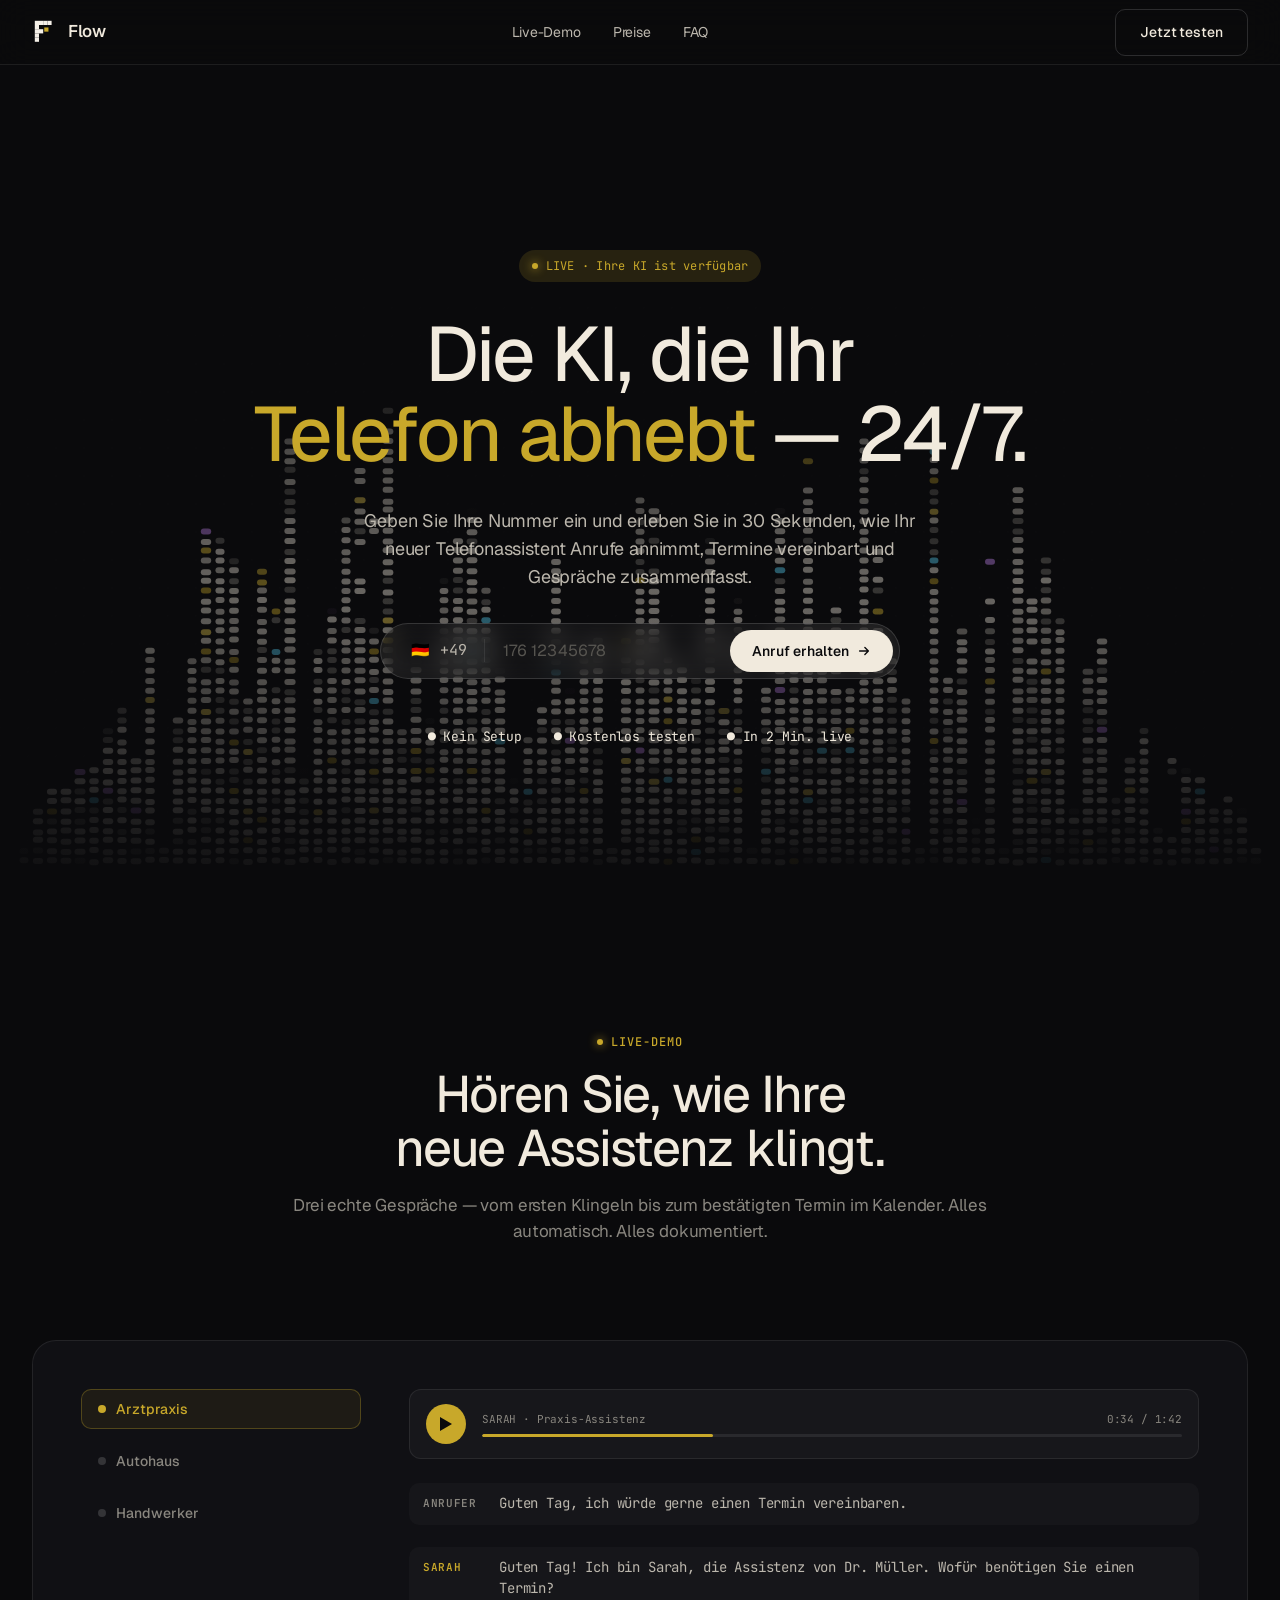
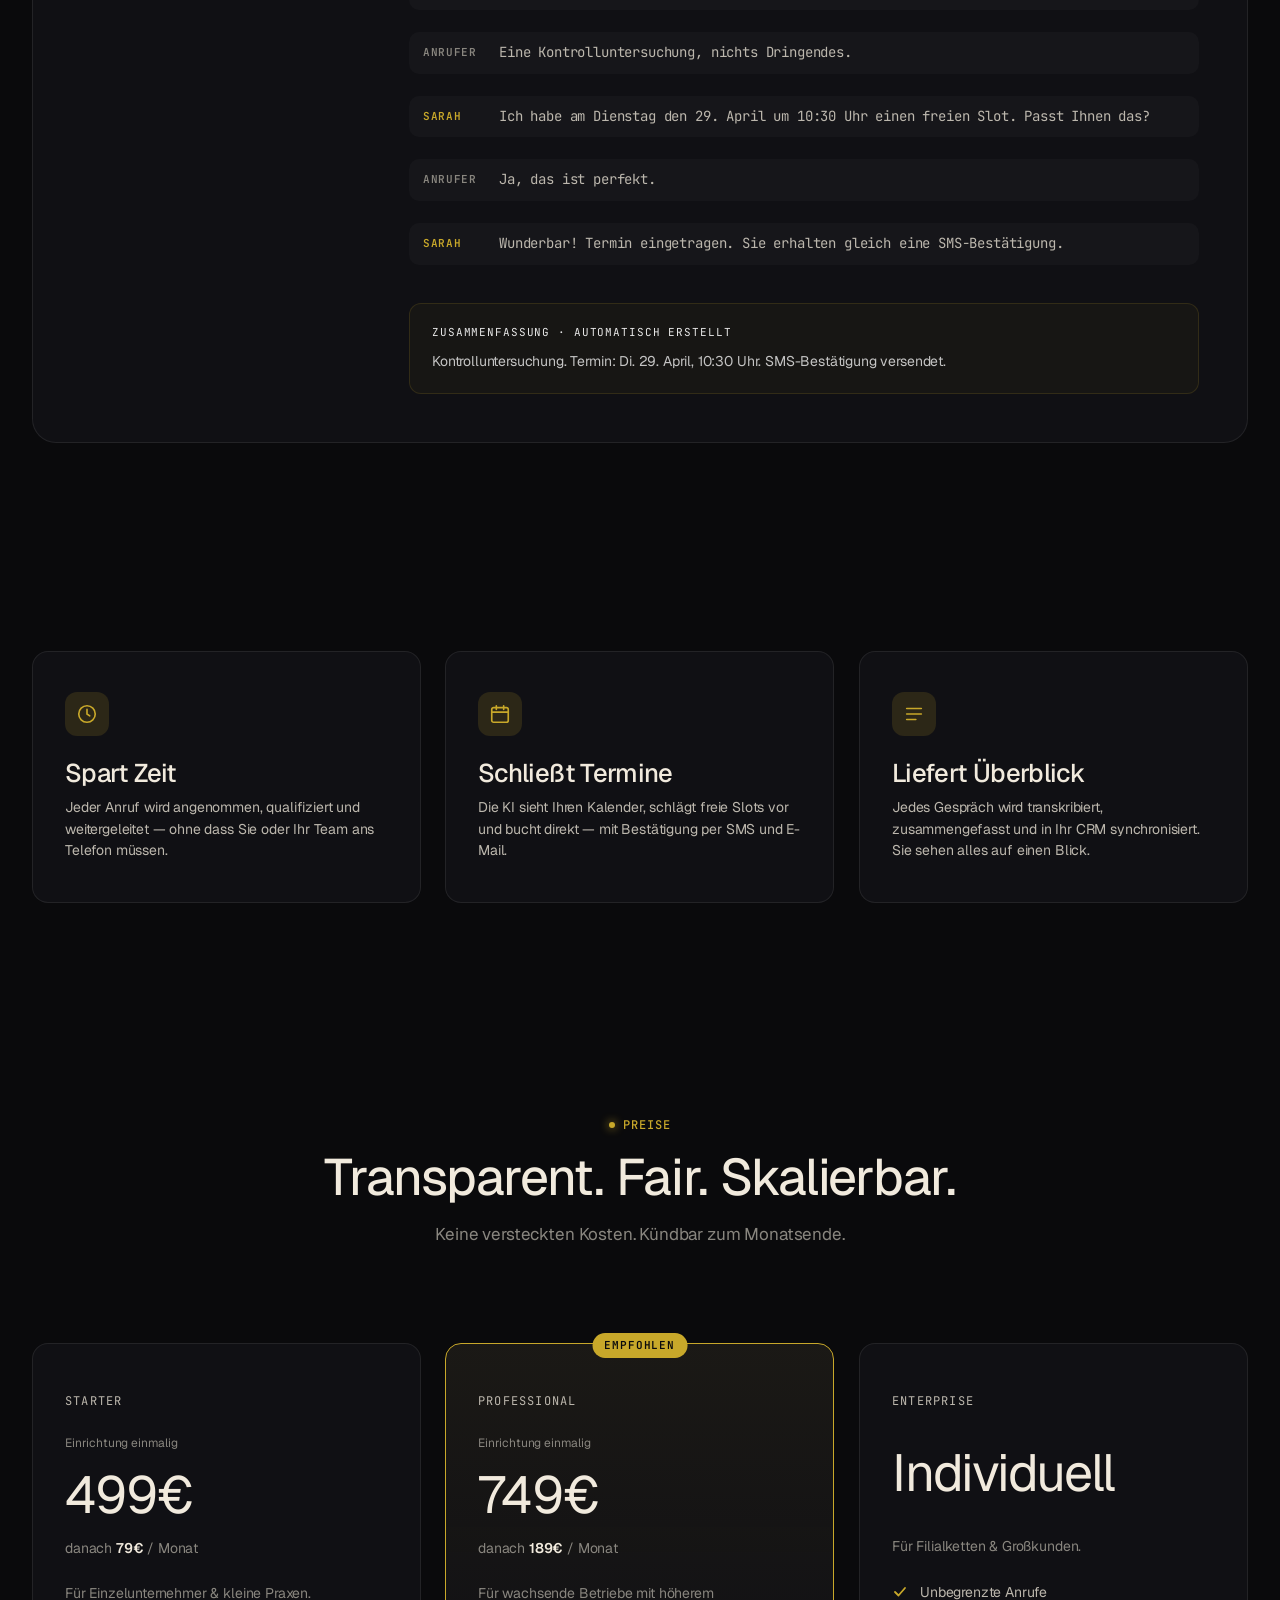
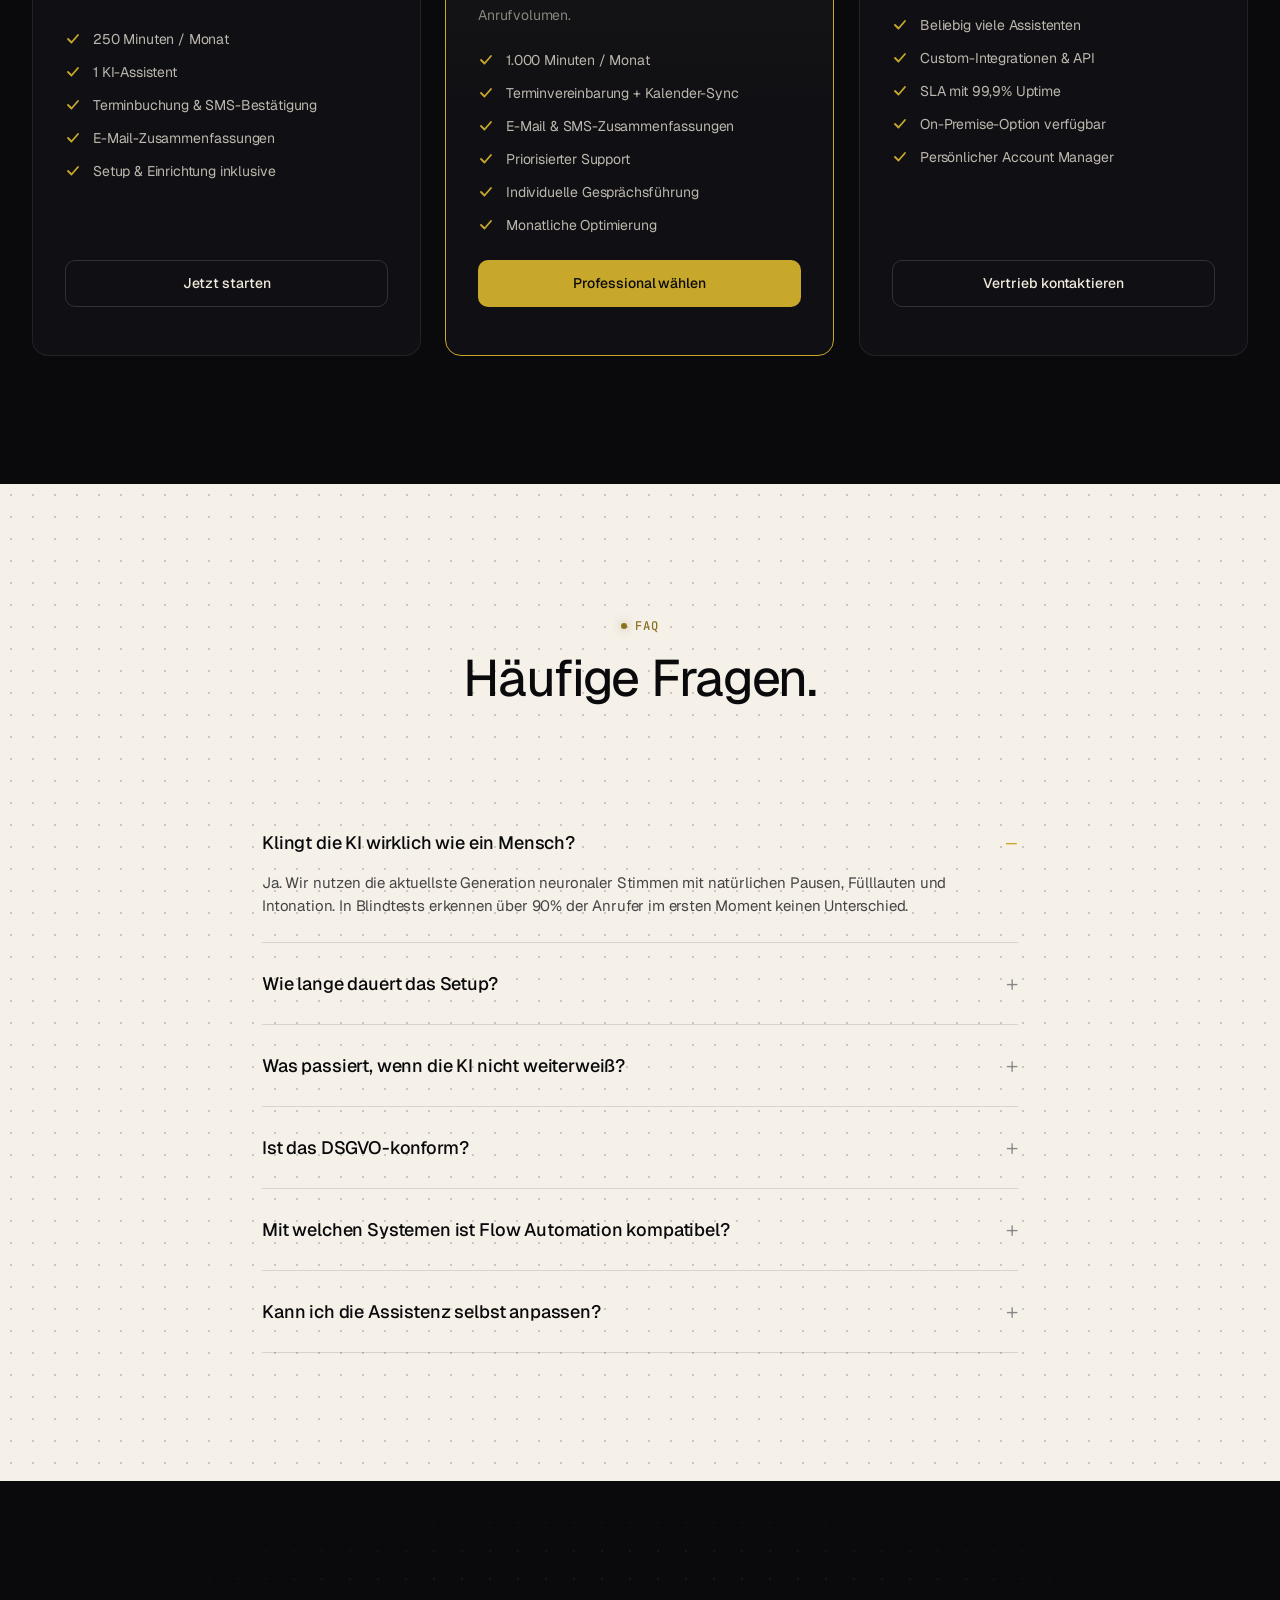
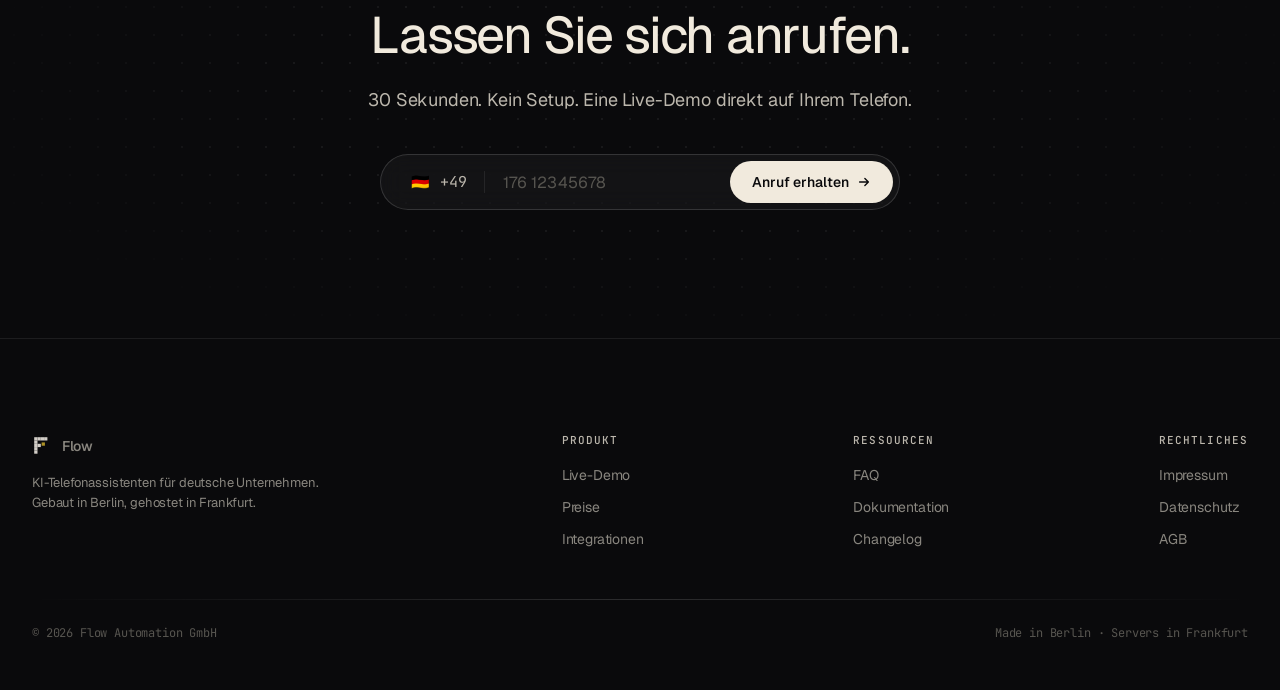
==== commit 03a28950: "fix: F-logo colors — white body, gold accent square (concept B)" ====
--- a/index.html
+++ b/index.html
@@ -748,7 +748,7 @@
   <div class="nav-inner">
     <a href="#" class="nav-brand">
       <svg viewBox="0 0 80 80" width="28" height="28" xmlns="http://www.w3.org/2000/svg" style="flex-shrink:0;">
-        <g fill="#C8A82A">
+        <g fill="#F5F0E8">
           <rect x="8" y="8" width="12" height="12"/>
           <rect x="20" y="8" width="12" height="12"/>
           <rect x="32" y="8" width="12" height="12"/>
@@ -759,7 +759,7 @@
           <rect x="8" y="56" width="12" height="12"/>
           <rect x="20" y="32" width="12" height="12"/>
         </g>
-        <rect x="35" y="27" width="12" height="12" fill="#C8A82A" opacity="0.6"/>
+        <rect x="35" y="27" width="12" height="12" fill="#C8A82A"/>
       </svg>
       Flow
     </a>
@@ -1017,7 +1017,7 @@
       <div style="max-width: 320px;">
         <a href="#" class="nav-brand" style="margin-bottom: 16px;">
           <svg viewBox="0 0 80 80" width="22" height="22" xmlns="http://www.w3.org/2000/svg" style="flex-shrink:0; opacity:0.85;">
-            <g fill="#C8A82A">
+            <g fill="#F5F0E8">
               <rect x="8" y="8" width="12" height="12"/>
               <rect x="20" y="8" width="12" height="12"/>
               <rect x="32" y="8" width="12" height="12"/>
@@ -1028,7 +1028,7 @@
               <rect x="8" y="56" width="12" height="12"/>
               <rect x="20" y="32" width="12" height="12"/>
             </g>
-            <rect x="35" y="27" width="12" height="12" fill="#C8A82A" opacity="0.6"/>
+            <rect x="35" y="27" width="12" height="12" fill="#C8A82A"/>
           </svg>
           Flow
         </a>
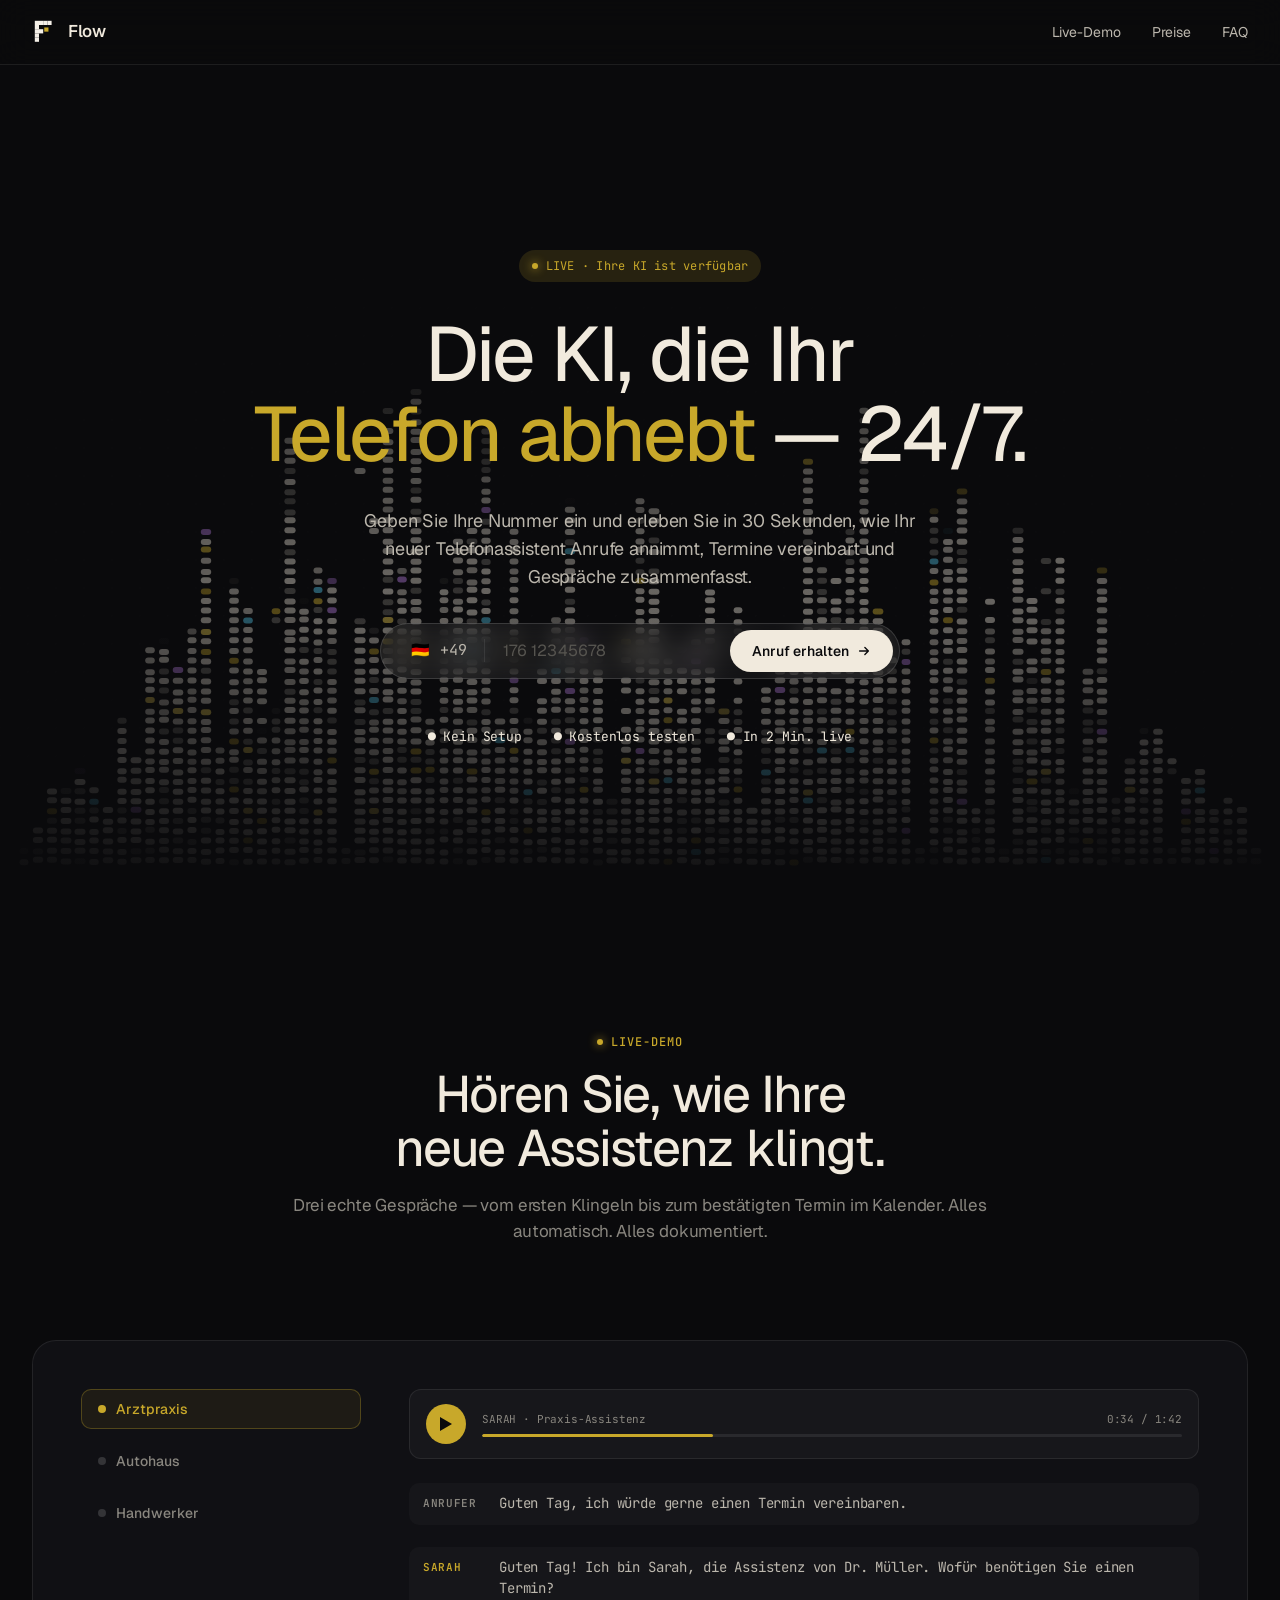
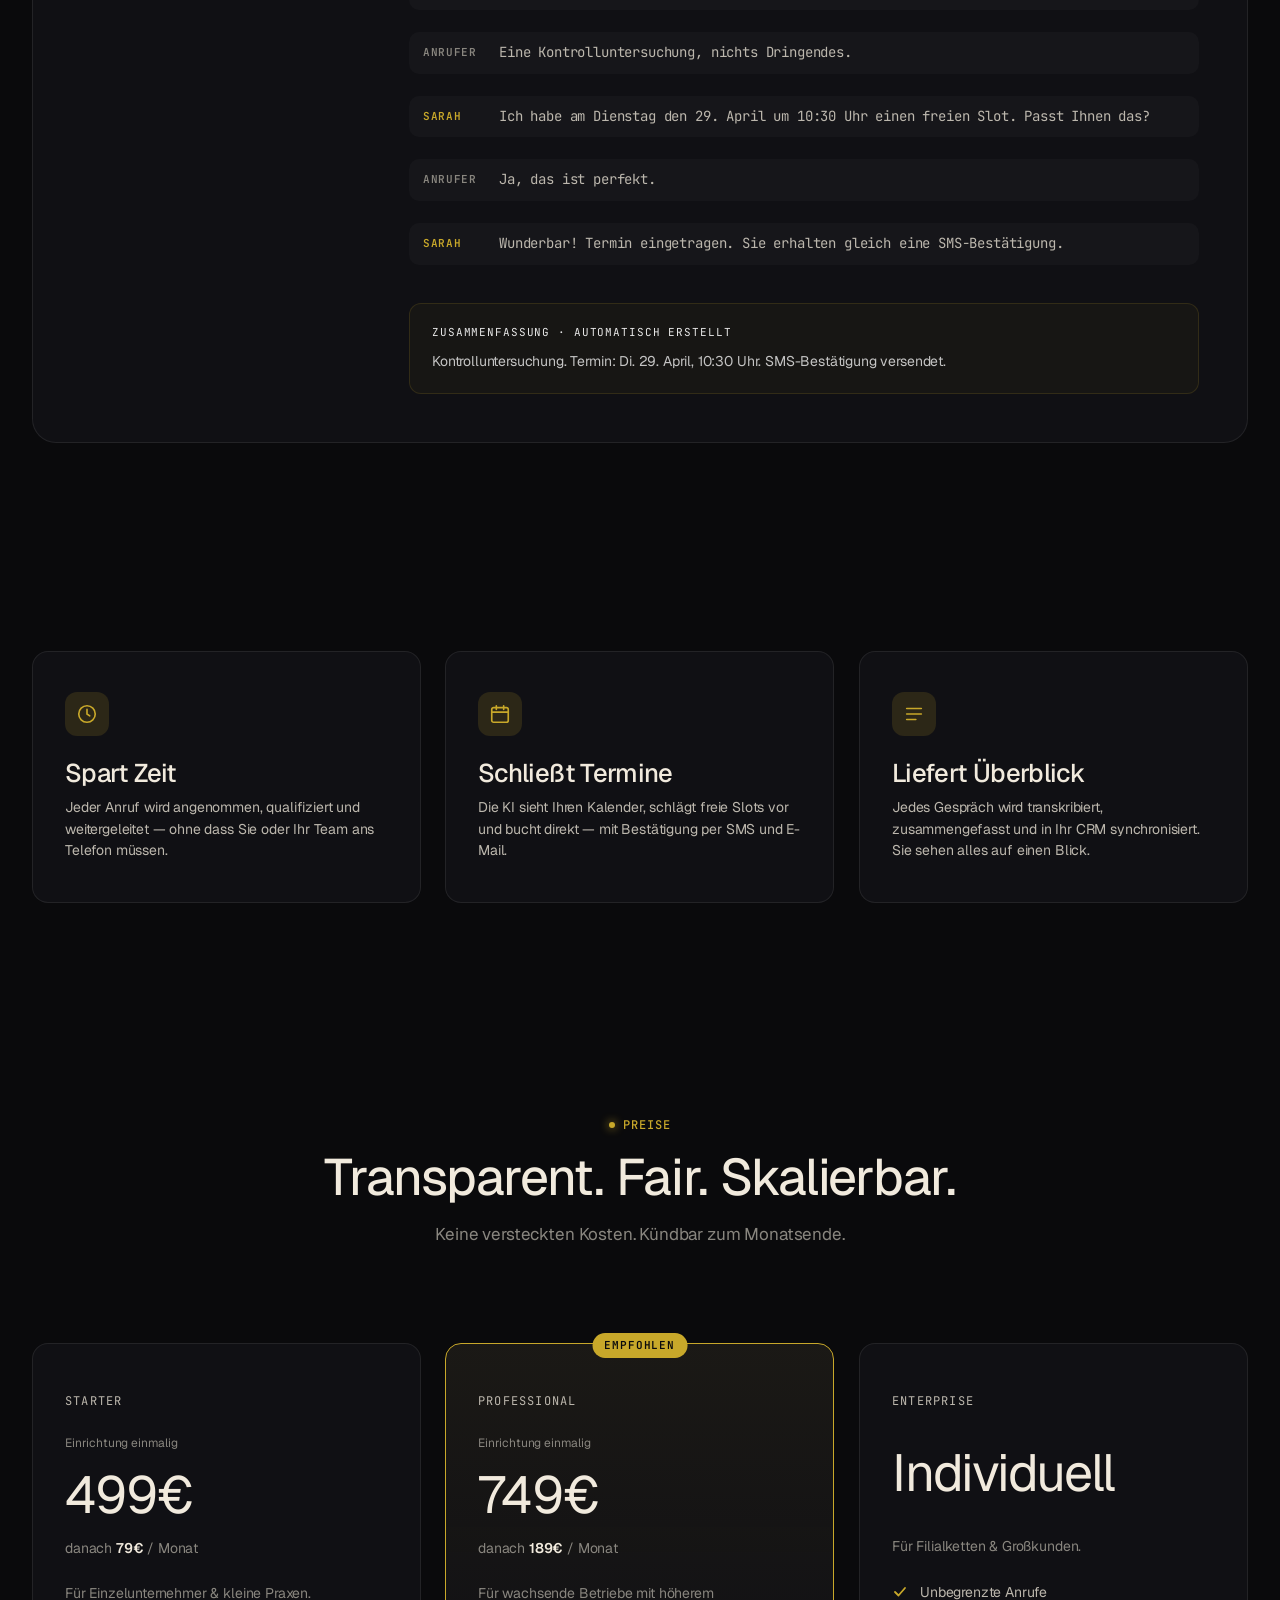
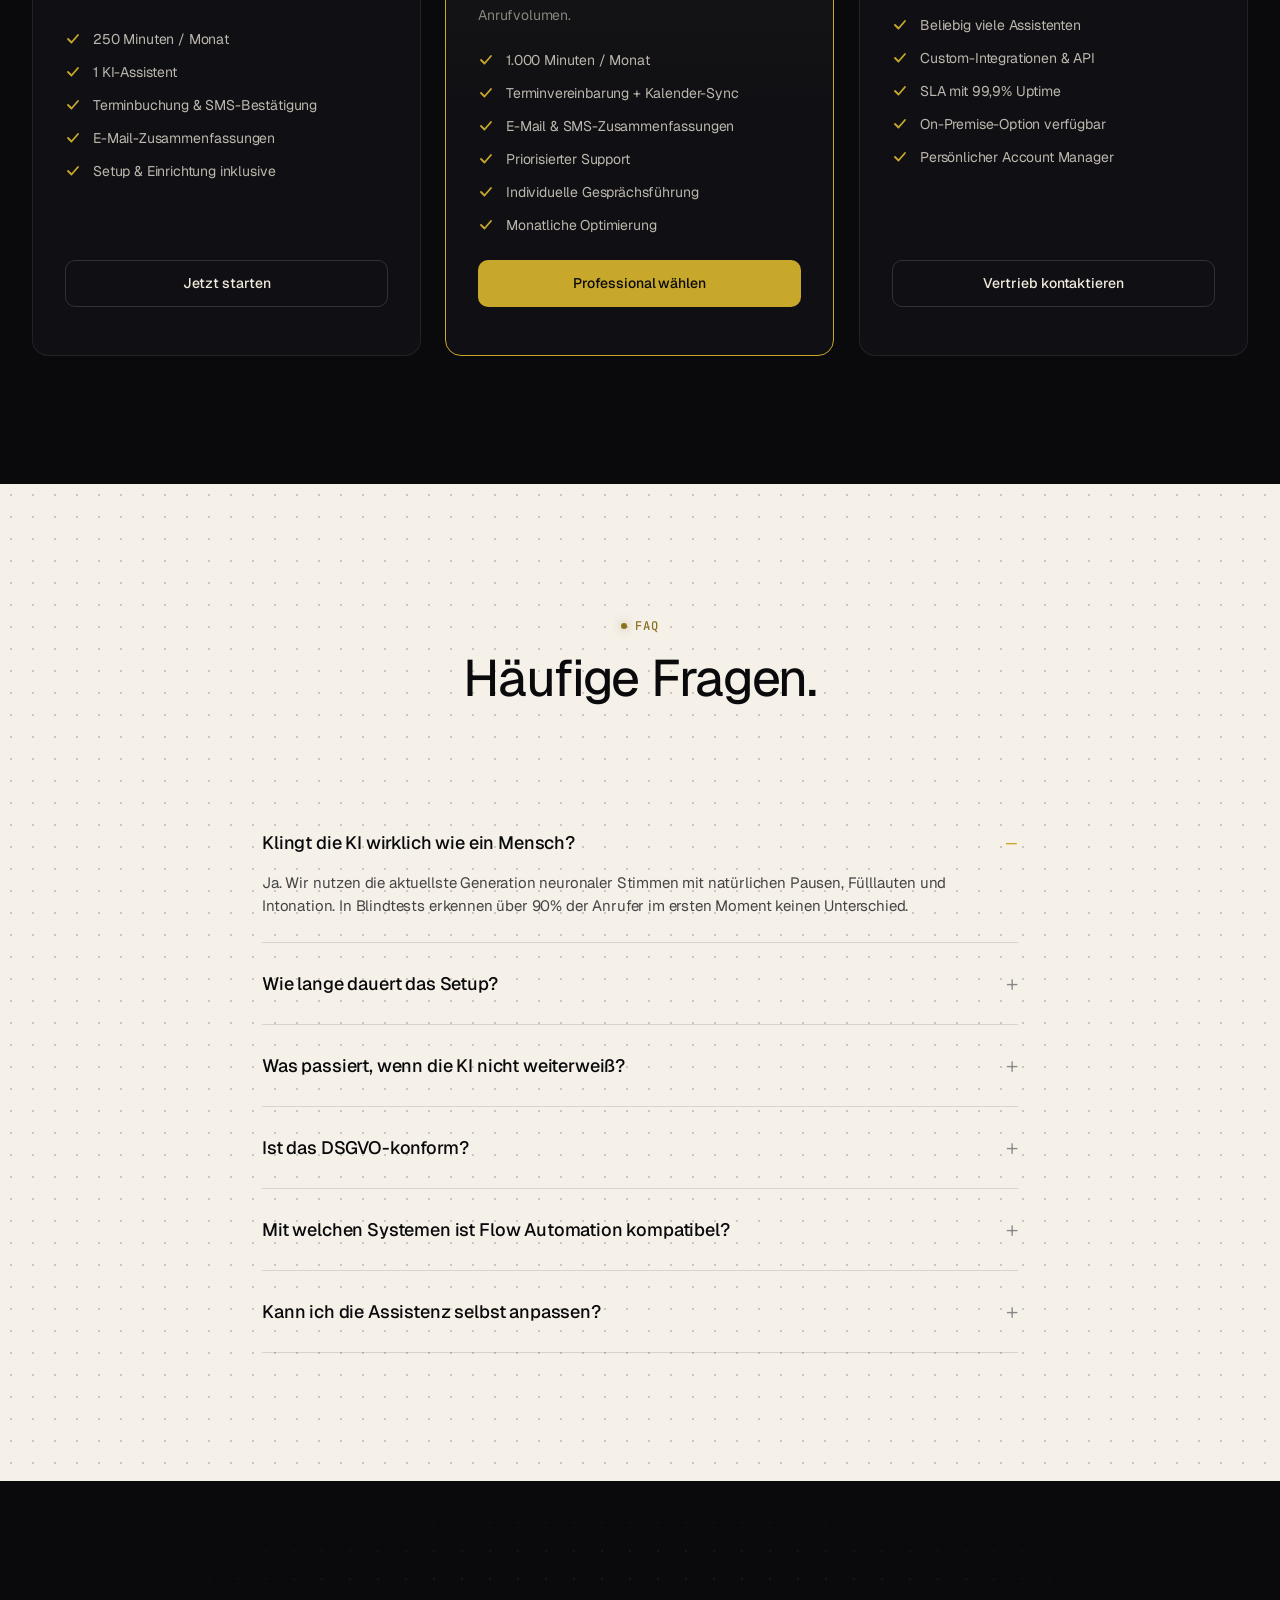
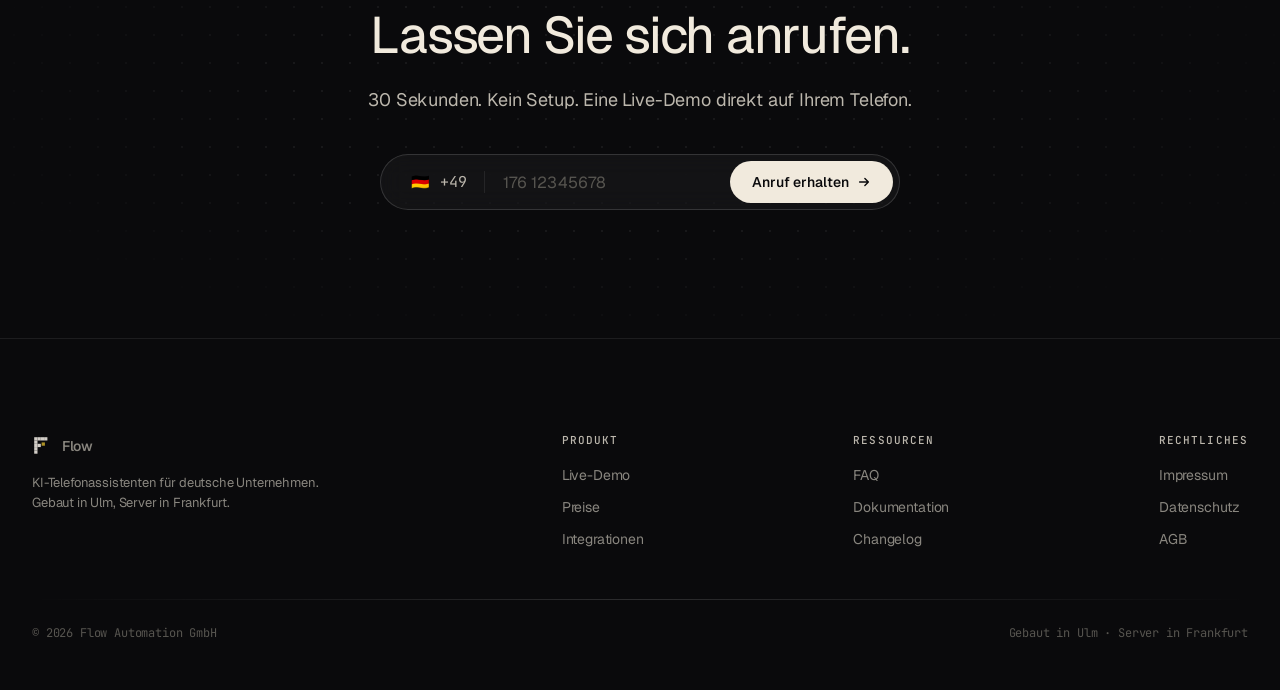
==== commit d3b840fd: "feat: remove nav button, add favicon, legal pages, fix footer text" ====
--- a/index.html
+++ b/index.html
@@ -4,6 +4,7 @@
 <meta charset="utf-8" />
 <title>Flow Automation — KI-Telefonassistenten, die Termine schließen</title>
 <meta name="viewport" content="width=device-width, initial-scale=1" />
+<link rel="icon" type="image/svg+xml" href="data:image/svg+xml,<svg viewBox='0 0 80 80' xmlns='http://www.w3.org/2000/svg'><g fill='%23F5F0E8'><rect x='8' y='8' width='12' height='12'/><rect x='20' y='8' width='12' height='12'/><rect x='32' y='8' width='12' height='12'/><rect x='44' y='8' width='12' height='12'/><rect x='8' y='20' width='12' height='12'/><rect x='8' y='32' width='12' height='12'/><rect x='8' y='44' width='12' height='12'/><rect x='8' y='56' width='12' height='12'/><rect x='20' y='32' width='12' height='12'/></g><rect x='35' y='27' width='12' height='12' fill='%23C8A82A'/></svg>" />
 <link rel="preconnect" href="https://fonts.googleapis.com">
 <link rel="preconnect" href="https://fonts.gstatic.com" crossorigin>
 <link rel="stylesheet" href="https://fonts.googleapis.com/css2?family=Geist:wght@300;400;450;500;550;600&family=JetBrains+Mono:wght@400;500;600&display=swap">
@@ -768,7 +769,6 @@
       <li><a href="#pricing">Preise</a></li>
       <li><a href="#faq">FAQ</a></li>
     </ul>
-    <a href="#hero" class="btn btn-ghost">Jetzt testen</a>
   </div>
 </nav>
 
@@ -1032,7 +1032,7 @@
           </svg>
           Flow
         </a>
-        <p style="font-size:13px; color:var(--muted); margin-top:16px;">KI-Telefonassistenten für deutsche Unternehmen. Gebaut in Berlin, gehostet in Frankfurt.</p>
+        <p style="font-size:13px; color:var(--muted); margin-top:16px;">KI-Telefonassistenten für deutsche Unternehmen. Gebaut in Ulm, Server in Frankfurt.</p>
       </div>
       <div>
         <h4>Produkt</h4>
@@ -1053,16 +1053,16 @@
       <div>
         <h4>Rechtliches</h4>
         <ul>
-          <li><a href="#">Impressum</a></li>
-          <li><a href="#">Datenschutz</a></li>
-          <li><a href="#">AGB</a></li>
+          <li><a href="/impressum">Impressum</a></li>
+          <li><a href="/datenschutz">Datenschutz</a></li>
+          <li><a href="/agb">AGB</a></li>
         </ul>
       </div>
     </div>
     <div class="divider" style="margin: 48px 0 24px;"></div>
     <div class="footer-bottom-row" style="display:flex; justify-content:space-between; font-size:12px; color:var(--subtle); font-family:var(--font-mono);">
       <span>© 2026 Flow Automation GmbH</span>
-      <span>Made in Berlin · Servers in Frankfurt</span>
+      <span>Gebaut in Ulm · Server in Frankfurt</span>
     </div>
   </div>
 </footer>
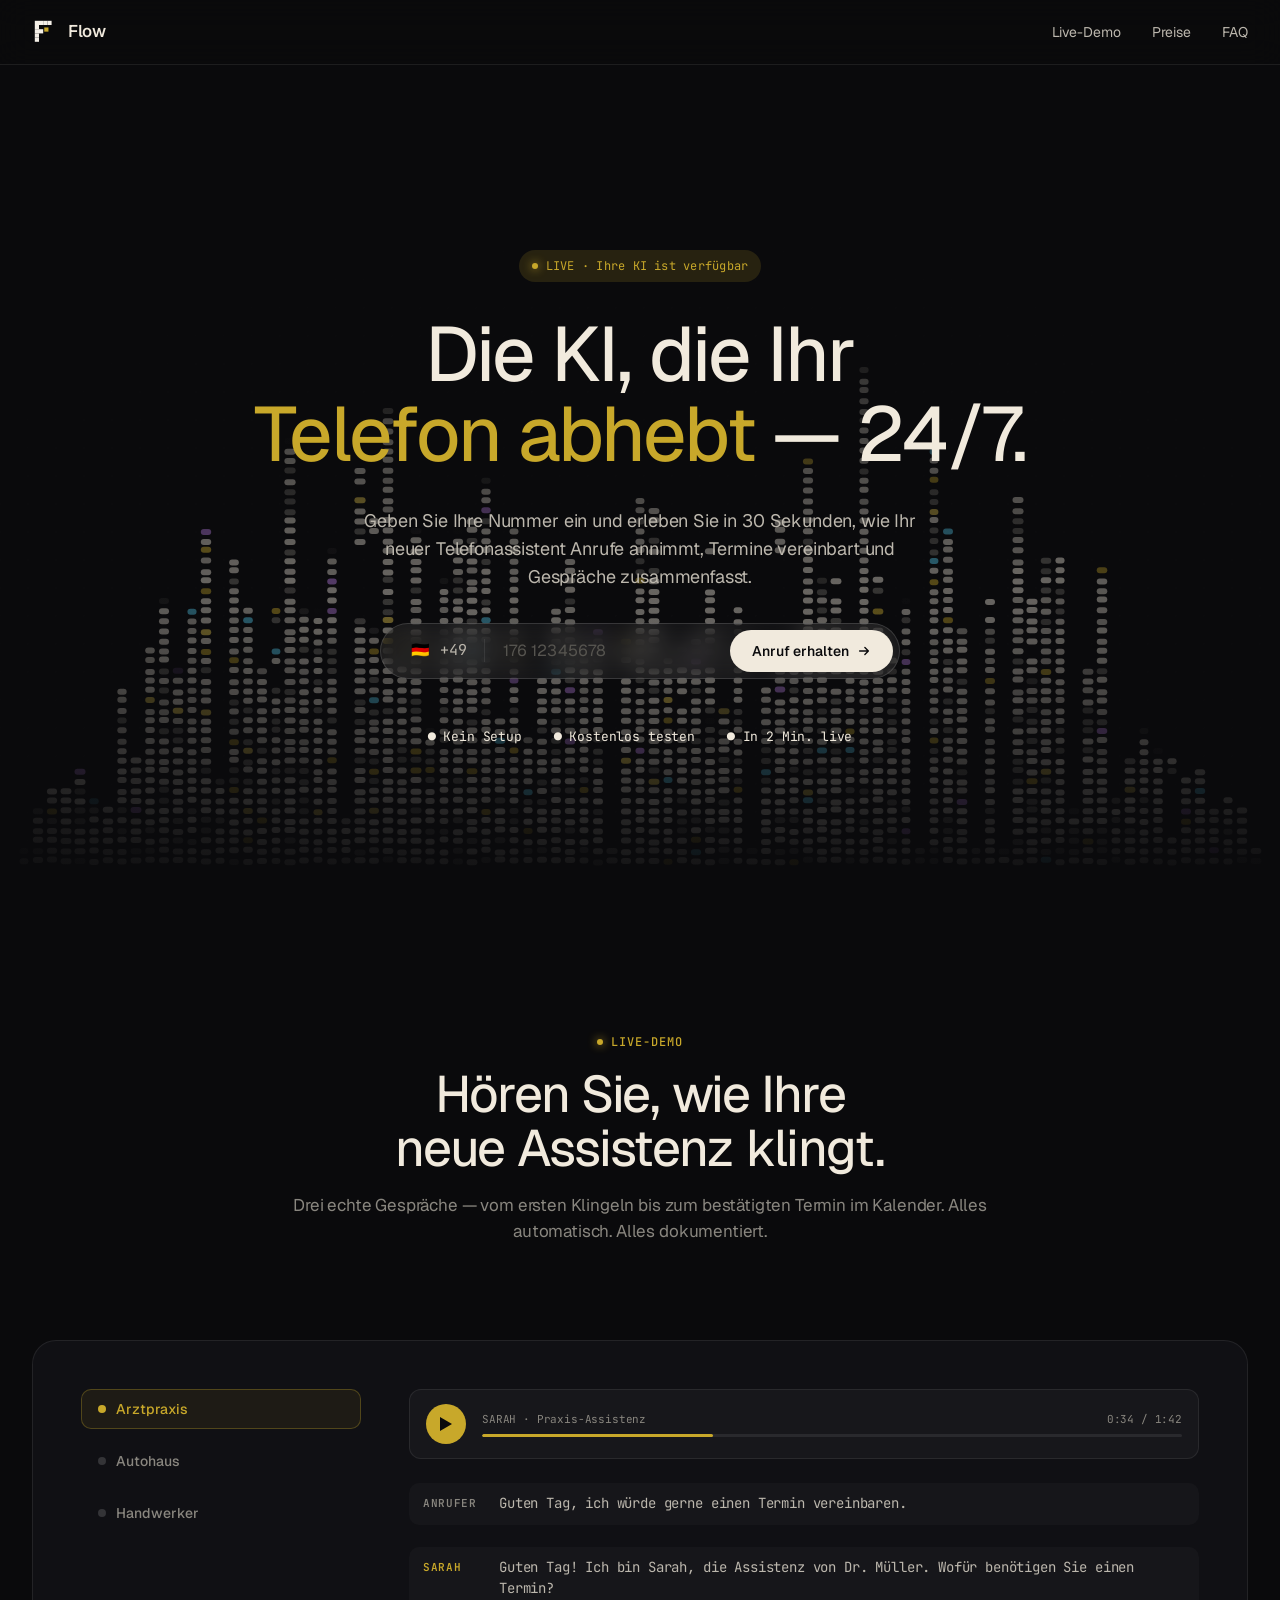
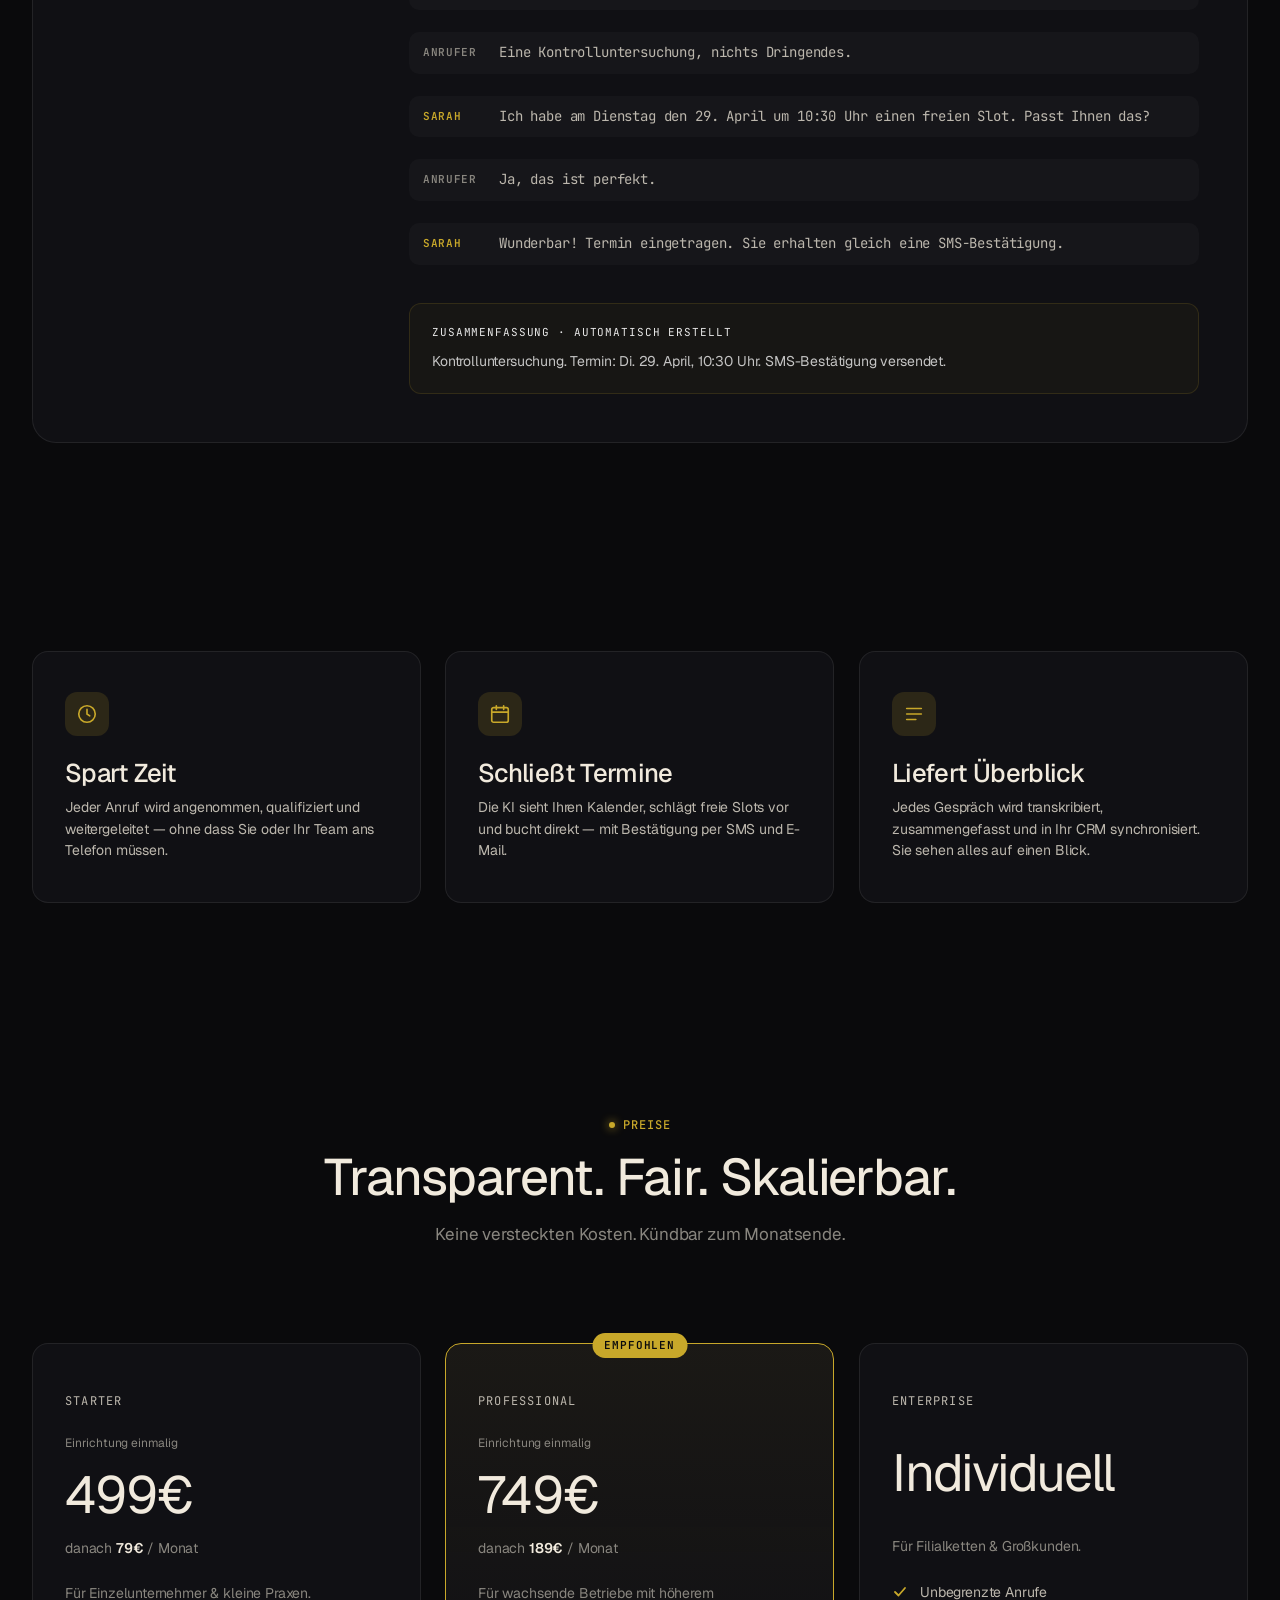
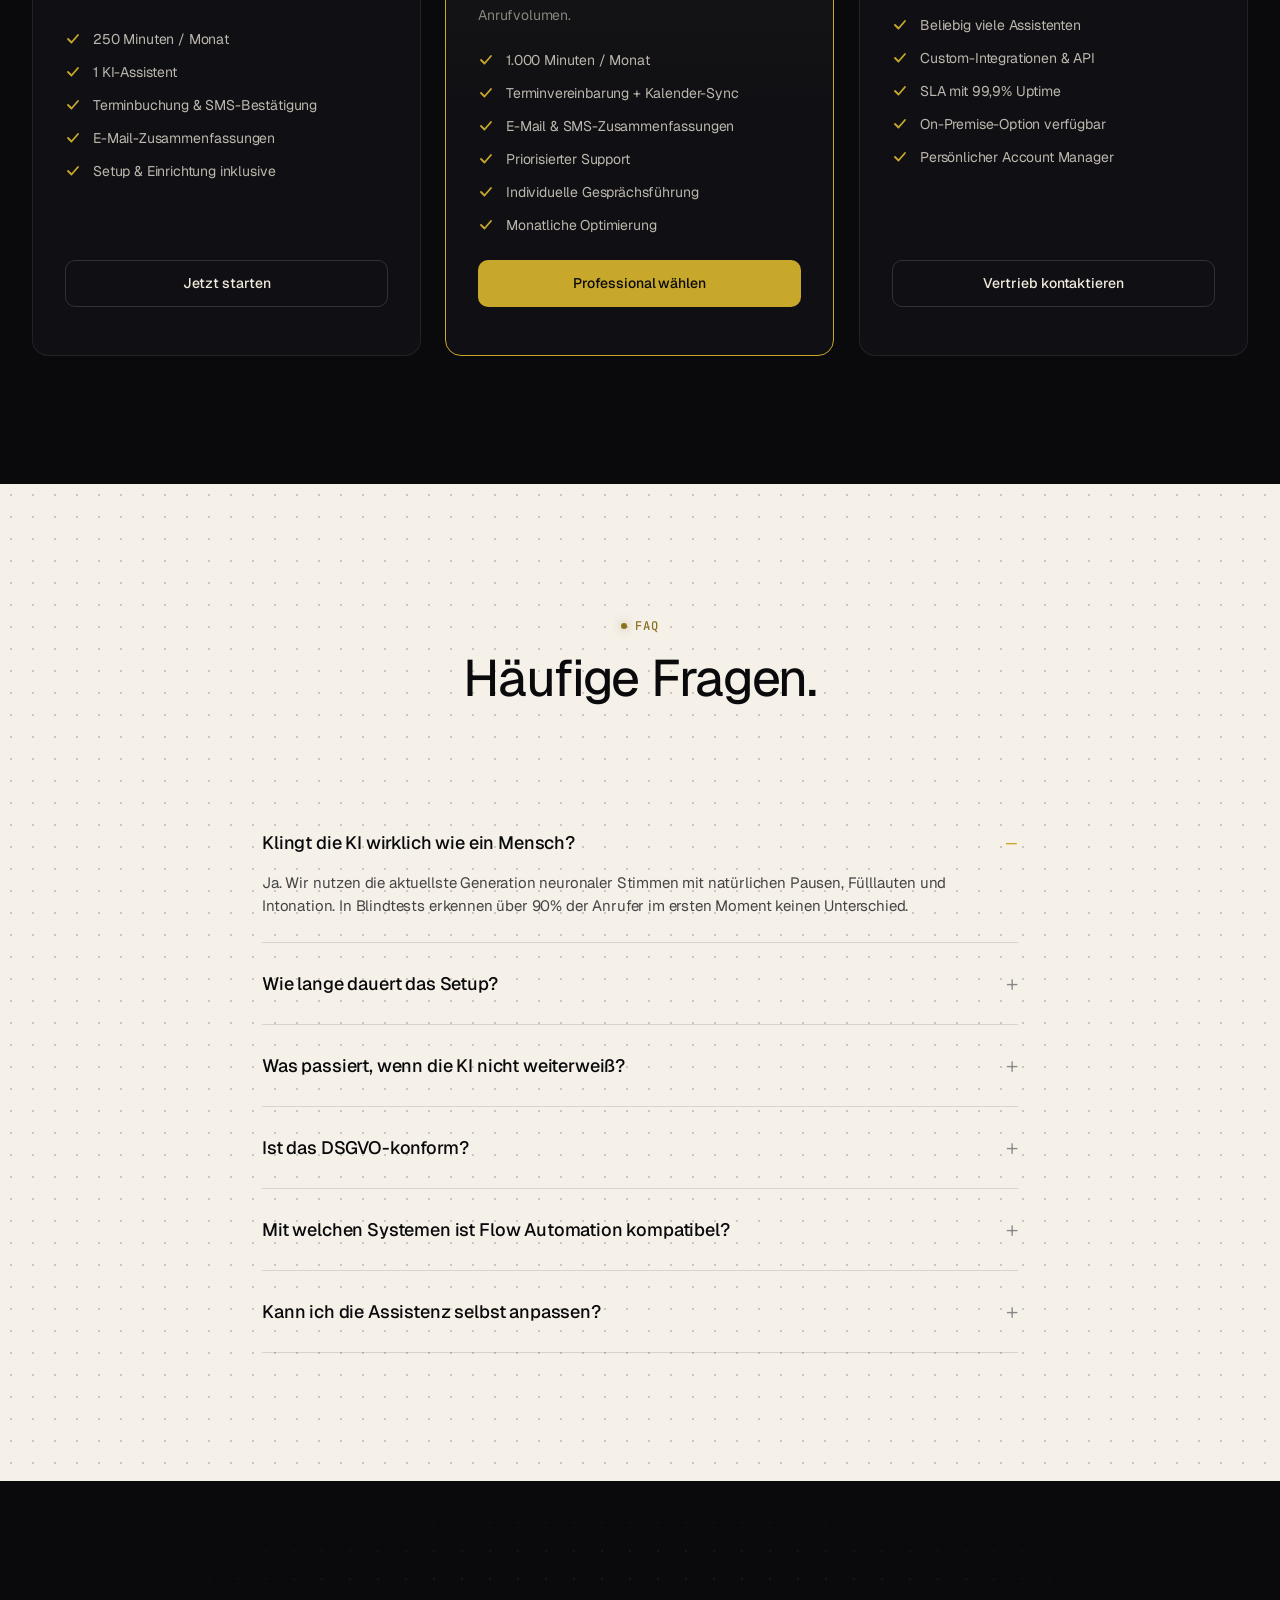
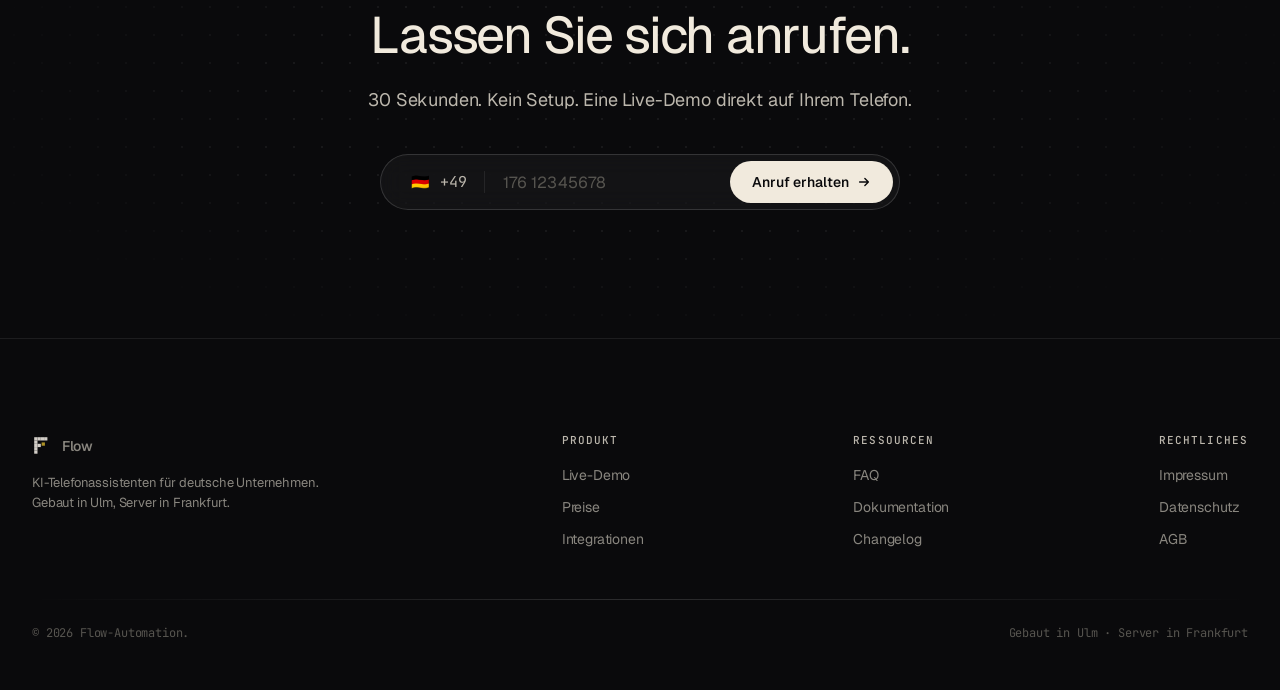
==== commit 23973f49: "fix: update footer copyright to Flow-Automation." ====
--- a/index.html
+++ b/index.html
@@ -1061,7 +1061,7 @@
     </div>
     <div class="divider" style="margin: 48px 0 24px;"></div>
     <div class="footer-bottom-row" style="display:flex; justify-content:space-between; font-size:12px; color:var(--subtle); font-family:var(--font-mono);">
-      <span>© 2026 Flow Automation GmbH</span>
+      <span>© 2026 Flow-Automation.</span>
       <span>Gebaut in Ulm · Server in Frankfurt</span>
     </div>
   </div>
